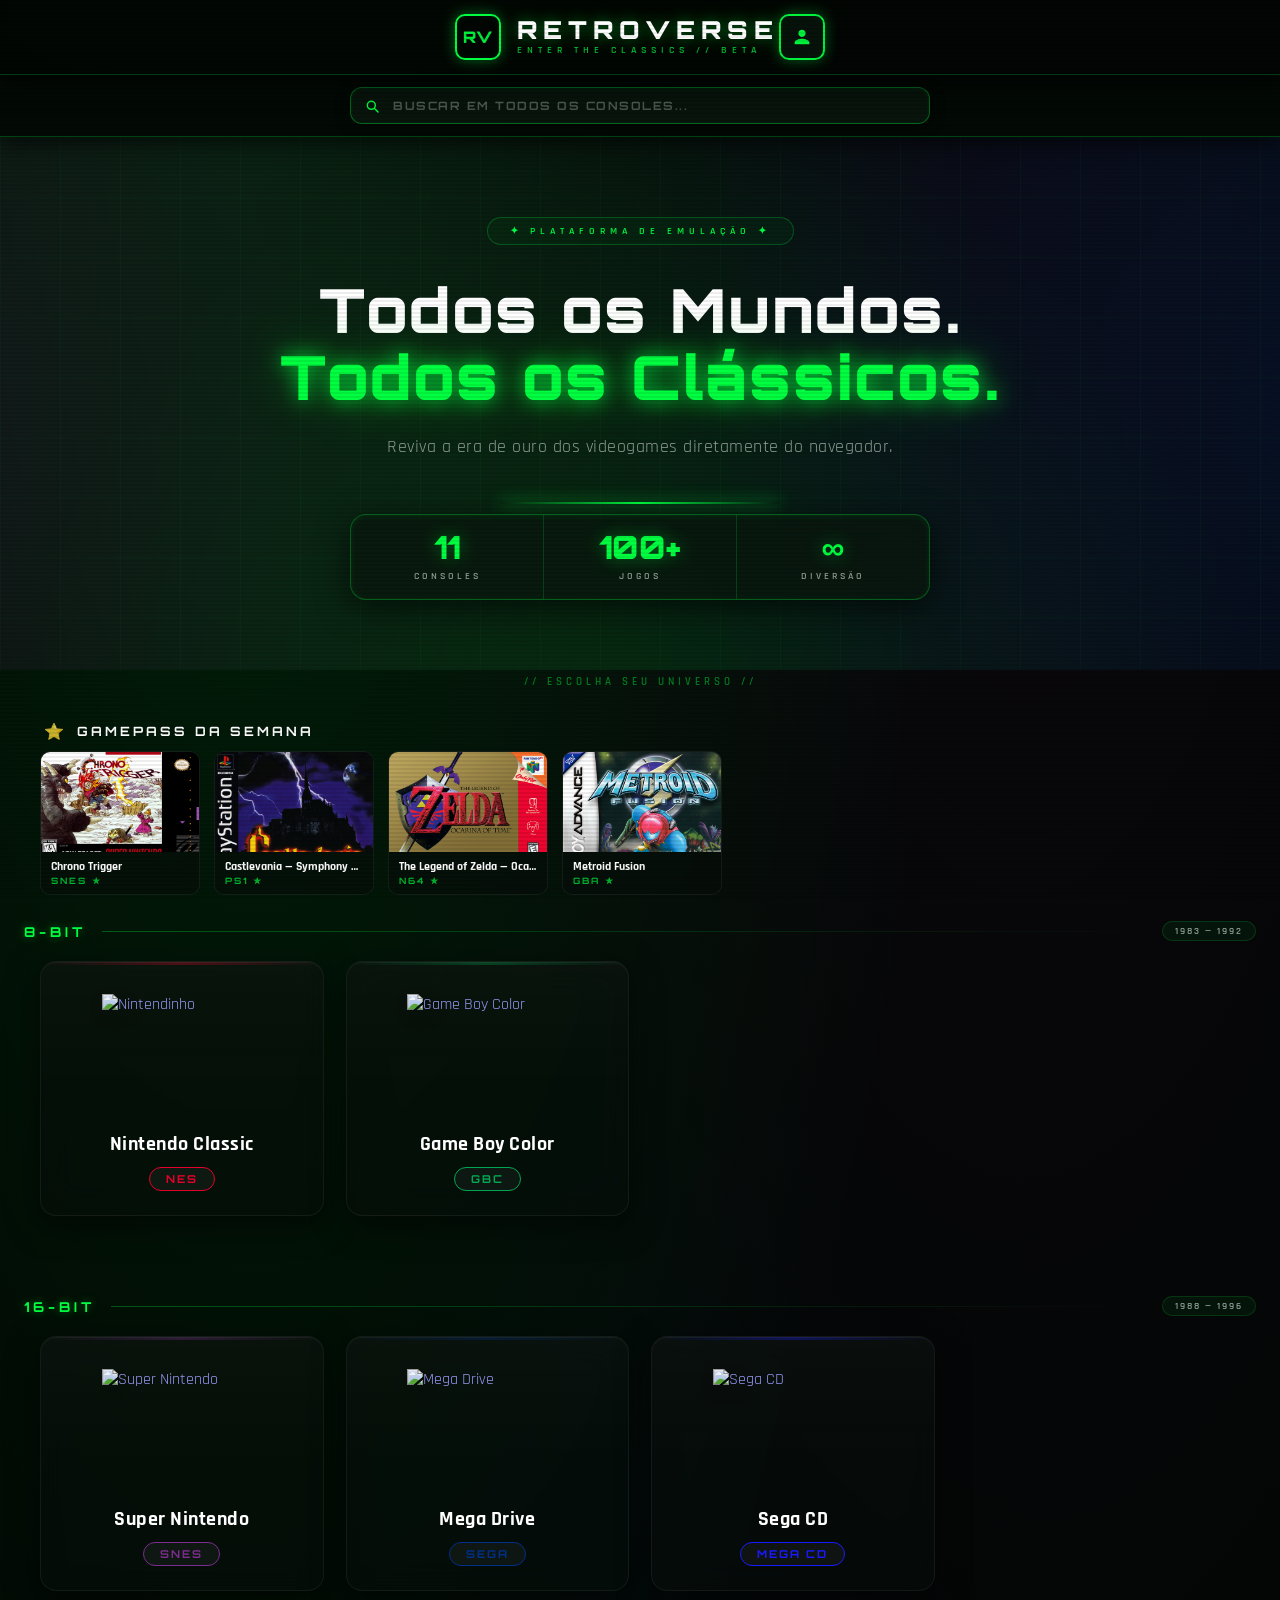
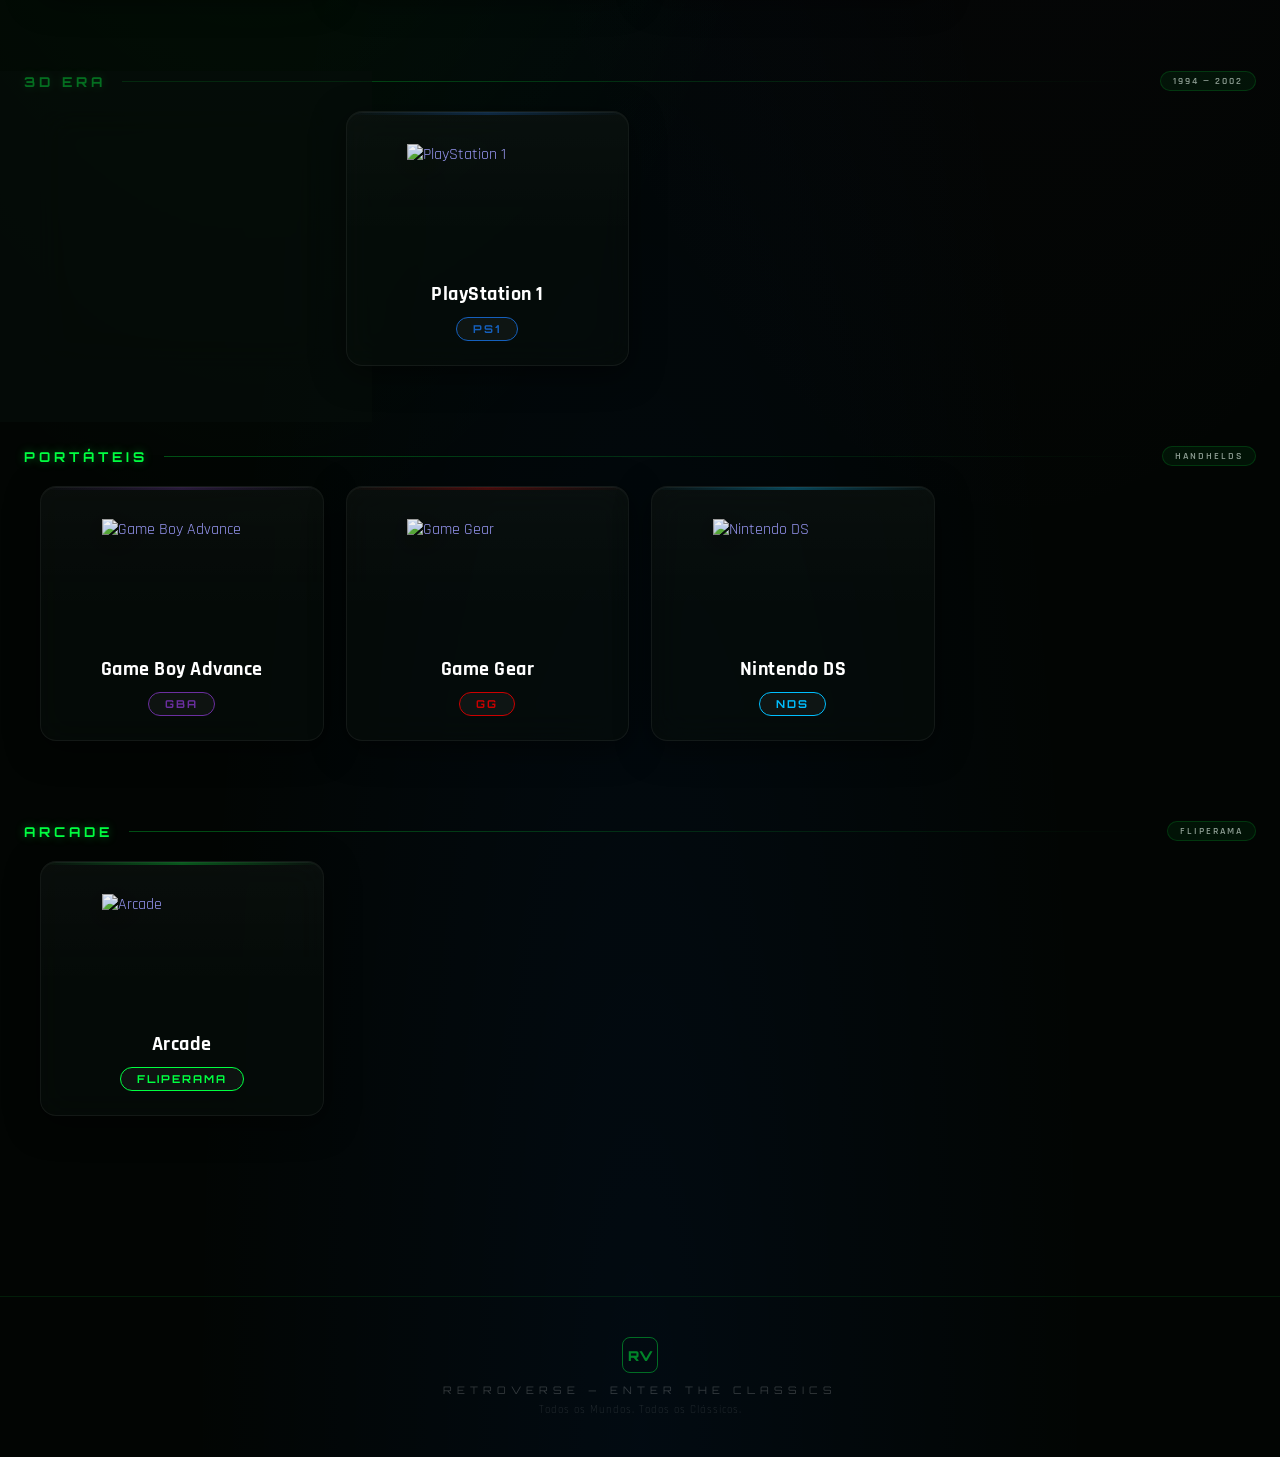
==== index.html @ 4c634f23 "RetroVerse - Correção de bugs" ====
<!DOCTYPE html>
<html lang="pt-BR">

<head>
  <meta charset="UTF-8">
  <meta name="viewport" content="width=device-width, initial-scale=1.0">
  <link rel="icon" type="image/png" href="assets/rv-icon.png">
  <link rel="apple-touch-icon" href="assets/rv-icon.png">
  <link rel="manifest" href="manifest.json">
  <meta name="theme-color" content="#020503">
  <title>RetroVerse - Universo dos Games Clássicos</title>
  <link rel="stylesheet" href="css/style.css">
  <script src="js/audio.js"></script>
  <!-- Mapa de capas remotas pré-computado (URL exata por jogo) -->

</head>

<body>
  <!-- EFEITO CRT SCANLINES (discreto, não bloqueia cliques) -->
  <div class="crt-overlay" aria-hidden="true"></div>

  <!-- NAVBAR -->
  <header class="navbar navbar-home">
    <div class="brand">
      <div class="brand-logo">RV</div>
      <div class="brand-text">
        <span class="brand-name">RETROVERSE</span>
        <span class="brand-slogan">ENTER THE CLASSICS // BETA</span>
      </div>
    </div>
    <a href="profile.html" class="profile-link" title="Perfil">
      <svg viewBox="0 0 24 24" width="22" height="22">
        <path fill="currentColor"
          d="M12 12c2.21 0 4-1.79 4-4s-1.79-4-4-4-4 1.79-4 4 1.79 4 4 4zm0 2c-2.67 0-8 1.34-8 4v2h16v-2c0-2.66-5.33-4-8-4z" />
      </svg>
    </a>
  </header>

  <!-- BARRA DE BUSCA GLOBAL (fixa abaixo da navbar) -->
  <div class="global-search-bar">
    <div class="global-search" id="global-search-wrap">
      <input type="text" id="global-search" placeholder="BUSCAR EM TODOS OS CONSOLES...">
      <div class="global-search-results" id="global-search-results"></div>
    </div>
  </div>

  <!-- HERO SECTION -->
  <section class="hero">
    <div class="hero-content">
      <div class="hero-badge">✦ PLATAFORMA DE EMULAÇÃO ✦</div>
      <h2 class="hero-title">
        Todos os Mundos.<br>
        <span class="hero-title-glow">Todos os Clássicos.</span>
      </h2>
      <p class="hero-desc">Reviva a era de ouro dos videogames diretamente do navegador.</p>
      <div class="hero-line"></div>
      <div class="hero-stats">
        <div class="hero-stat">
          <span class="hero-stat-num">11</span>
          <span class="hero-stat-label">Consoles</span>
        </div>
        <div class="hero-stat-divider"></div>
        <div class="hero-stat">
          <span class="hero-stat-num">100+</span>
          <span class="hero-stat-label">Jogos</span>
        </div>
        <div class="hero-stat-divider"></div>
        <div class="hero-stat">
          <span class="hero-stat-num">∞</span>
          <span class="hero-stat-label">Diversão</span>
        </div>
      </div>

    </div>
    <div class="hero-particles" aria-hidden="true">
      <span></span><span></span><span></span><span></span><span></span>
      <span></span><span></span><span></span><span></span><span></span>
      <span></span><span></span><span></span><span></span><span></span>
    </div>
  </section>

  <!-- SEÇÃO DE CONSOLES -->
  <section class="consoles-section">
    <div class="section-header">
      <span class="section-tag">// ESCOLHA SEU UNIVERSO //</span>
    </div>

    <!-- CONTINUE JOGANDO (preenchido via JS) -->
    <div class="user-section" id="continue-playing-section" style="display:none;">
      <div class="user-section-header">
        <span class="user-section-title"><span class="icon">▶</span> Continue Jogando</span>
        <button class="user-section-clear" onclick="clearRecent()">Limpar</button>
      </div>
      <div class="user-games-row" id="continue-playing-row"></div>
    </div>

    <!-- FAVORITOS (preenchido via JS) -->
    <div class="user-section" id="favorites-section" style="display:none;">
      <div class="user-section-header">
        <span class="user-section-title"><span class="icon">❤</span> Favoritos</span>
        <button class="user-section-clear" onclick="clearFavorites()">Limpar</button>
      </div>
      <div class="user-games-row" id="favorites-row"></div>
    </div>

    <!-- GAMEPASS SEMANAL (preenchido via JS) -->
    <div class="user-section" id="gamepass-section">
      <div class="user-section-header">
        <span class="user-section-title"><span class="icon">⭐</span> Gamepass da Semana</span>
      </div>
      <div class="user-games-row" id="gamepass-row"></div>
    </div>

    <!-- ════════════════════════════════════
         8-BIT ERA
    ════════════════════════════════════ -->
    <div class="category-section">
      <div class="category-header">
        <span class="category-title">8-Bit</span>
        <span class="category-line"></span>
        <span class="category-badge">1983 — 1992</span>
      </div>
      <main class="grid-container">

        <!-- NES -->
        <a href="games.html?console=nes" class="card console-card nes">
          <div class="card-glow-top"></div>
          <img
            src="https://upload.wikimedia.org/wikipedia/commons/thumb/b/b2/NES-Console-Set.png/330px-NES-Console-Set.png"
            alt="Nintendinho" class="console-img">
          <div class="console-info">
            <h2>Nintendo Classic</h2>
            <p>NES</p>
          </div>
        </a>

        <!-- GBC -->
        <a href="games.html?console=gbc" class="card console-card gbc">
          <div class="card-glow-top"></div>
          <img
            src="https://upload.wikimedia.org/wikipedia/commons/thumb/3/35/Nintendo-Game-Boy-Color-FL.png/250px-Nintendo-Game-Boy-Color-FL.png"
            alt="Game Boy Color" class="console-img">
          <div class="console-info">
            <h2>Game Boy Color</h2>
            <p>GBC</p>
          </div>
        </a>

      </main>
    </div>

    <!-- ════════════════════════════════════
         16-BIT ERA
    ════════════════════════════════════ -->
    <div class="category-section">
      <div class="category-header">
        <span class="category-title">16-Bit</span>
        <span class="category-line"></span>
        <span class="category-badge">1988 — 1996</span>
      </div>
      <main class="grid-container">

        <!-- SUPER NINTENDO -->
        <a href="games.html?console=snes" class="card console-card snes">
          <div class="card-glow-top"></div>
          <img
            src="https://upload.wikimedia.org/wikipedia/commons/thumb/3/36/SNES-Mod1-Console-Set.png/330px-SNES-Mod1-Console-Set.png"
            alt="Super Nintendo" class="console-img">
          <div class="console-info">
            <h2>Super Nintendo</h2>
            <p>SNES</p>
          </div>
        </a>

        <!-- MEGA DRIVE -->
        <a href="games.html?console=sega" class="card console-card sega">
          <div class="card-glow-top"></div>
          <img
            src="https://upload.wikimedia.org/wikipedia/commons/thumb/1/19/Sega-Genesis-NA-Mk2-Console-Set.png/330px-Sega-Genesis-NA-Mk2-Console-Set.png"
            alt="Mega Drive" class="console-img">
          <div class="console-info">
            <h2>Mega Drive</h2>
            <p>SEGA</p>
          </div>
        </a>

        <!-- SEGA CD -->
        <a href="games.html?console=segacd" class="card console-card segacd">
          <div class="card-glow-top"></div>
          <img
            src="https://upload.wikimedia.org/wikipedia/commons/thumb/d/d1/Sega-CD-Model2-Set.png/330px-Sega-CD-Model2-Set.png"
            alt="Sega CD" class="console-img">
          <div class="console-info">
            <h2>Sega CD</h2>
            <p>MEGA CD</p>
          </div>
        </a>

      </main>
    </div>

    <!-- ════════════════════════════════════
         3D ERA (32/64 bit)
    ════════════════════════════════════ -->
    <div class="category-section">
      <div class="category-header">
        <span class="category-title">3D Era</span>
        <span class="category-line"></span>
        <span class="category-badge">1994 — 2002</span>
      </div>
      <main class="grid-container">

        <!-- NINTENDO 64 -->
        <a href="games.html?console=n64" class="card console-card n64">
          <div class="card-glow-top"></div>
          <img
            src="https://upload.wikimedia.org/wikipedia/commons/thumb/0/02/N64-Console-Set.png/330px-N64-Console-Set.png"
            alt="Nintendo 64" class="console-img">
          <div class="console-info">
            <h2>Nintendo 64</h2>
            <p>N64</p>
          </div>
        </a>

        <!-- PLAYSTATION 1 -->
        <a href="games.html?console=psx" class="card console-card psx">
          <div class="card-glow-top"></div>
          <img
            src="https://upload.wikimedia.org/wikipedia/commons/thumb/9/95/PSX-Console-wController.png/330px-PSX-Console-wController.png"
            alt="PlayStation 1" class="console-img">
          <div class="console-info">
            <h2>PlayStation 1</h2>
            <p>PS1</p>
          </div>
        </a>

      </main>
    </div>

    <!-- ════════════════════════════════════
         PORTÁTEIS
    ════════════════════════════════════ -->
    <div class="category-section">
      <div class="category-header">
        <span class="category-title">Portáteis</span>
        <span class="category-line"></span>
        <span class="category-badge">HANDHELDS</span>
      </div>
      <main class="grid-container">

        <!-- GAME BOY ADVANCE -->
        <a href="games.html?console=gba" class="card console-card gba">
          <div class="card-glow-top"></div>
          <img
            src="https://upload.wikimedia.org/wikipedia/commons/thumb/0/0b/Nintendo-Game-Boy-Advance-Purple-FL.png/330px-Nintendo-Game-Boy-Advance-Purple-FL.png"
            alt="Game Boy Advance" class="console-img">
          <div class="console-info">
            <h2>Game Boy Advance</h2>
            <p>GBA</p>
          </div>
        </a>

        <!-- GAME GEAR -->
        <a href="games.html?console=gamegear" class="card console-card gamegear">
          <div class="card-glow-top"></div>
          <img
            src="https://upload.wikimedia.org/wikipedia/commons/thumb/c/cf/Sega-Game-Gear-WB.png/330px-Sega-Game-Gear-WB.png"
            alt="Game Gear" class="console-img">
          <div class="console-info">
            <h2>Game Gear</h2>
            <p>GG</p>
          </div>
        </a>

        <!-- NINTENDO DS -->
        <a href="games.html?console=nds" class="card console-card nds">
          <div class="card-glow-top"></div>
          <img
            src="https://upload.wikimedia.org/wikipedia/commons/thumb/e/e8/Nintendo-DS-Lite-w-stylus.png/330px-Nintendo-DS-Lite-w-stylus.png"
            alt="Nintendo DS" class="console-img">
          <div class="console-info">
            <h2>Nintendo DS</h2>
            <p>NDS</p>
          </div>
        </a>

      </main>
    </div>

    <!-- ════════════════════════════════════
         ARCADE
    ════════════════════════════════════ -->
    <div class="category-section">
      <div class="category-header">
        <span class="category-title">Arcade</span>
        <span class="category-line"></span>
        <span class="category-badge">FLIPERAMA</span>
      </div>
      <main class="grid-container">

        <!-- ARCADE -->
        <a href="games.html?console=arcade" class="card console-card arcade">
          <div class="card-glow-top"></div>
          <img
            src="https://upload.wikimedia.org/wikipedia/commons/thumb/d/d5/Neo_Geo_full_on.png/330px-Neo_Geo_full_on.png"
            alt="Arcade" class="console-img">
          <div class="console-info">
            <h2>Arcade</h2>
            <p>Fliperama</p>
          </div>
        </a>

      </main>
    </div>

  </section>

  <!-- FOOTER -->
  <footer class="rv-footer">
    <div class="footer-brand">RV</div>
    <p class="footer-copy">RETROVERSE &mdash; ENTER THE CLASSICS</p>
    <p class="footer-sub">Todos os Mundos. Todos os Clássicos.</p>
  </footer>

  <script>
    /* ═══════════════════════════════════════════════════════════
       CATÁLOGO COMPLETO (para busca global)
    ═══════════════════════════════════════════════════════════ */
    const CATALOG = {
      snes: {
        name: 'Super Nintendo', short: 'SNES', core: 'snes', games: [
          { name: 'Aladdin', file: 'Aladdin (USA).sfc' },
          { name: 'Chrono Trigger', file: 'Chrono Trigger (USA).sfc' },
          { name: 'D-Force', file: 'D-Force (USA).sfc' },
          { name: 'Donkey Kong Classic', file: 'Donkey Kong Classic.smc' },
          { name: 'Donkey Kong Country', file: 'Donkey Kong Country (USA) (Rev 2).sfc' },
          { name: 'Donkey Kong Country 2', subtitle: "Diddy's Kong Quest", file: "Donkey Kong Country 2 - Diddy's Kong Quest (USA) (En,Fr) (Rev 1).sfc" },
          { name: 'Donkey Kong Country 3', subtitle: "Dixie Kong's Double Trouble!", file: "Donkey Kong Country 3 - Dixie Kong's Double Trouble! (USA) (En,Fr).sfc" },
          { name: 'The Flintstones', file: 'Flintstones, The (USA) (En,Fr,De,Es,It).sfc' },
          { name: "Kirby's Dream Land 3", file: "Kirby's Dream Land 3 (U).smc" },
          { name: 'The Legend of Zelda', subtitle: 'A Link to the Past', file: 'Legend of Zelda, The - A Link to the Past (USA).sfc' },
          { name: 'The Lost Vikings 2', file: 'Lost Vikings 2 (USA).sfc' },
          { name: 'The Lost Vikings', file: 'Lost Vikings, The (USA).sfc' },
          { name: 'Mickey Mania', subtitle: 'The Timeless Adventures', file: 'Mickey Mania - The Timeless Adventures of Mickey Mouse (USA).sfc' },
          { name: 'Mighty Morphin Power Rangers', subtitle: 'The Fighting Edition', file: 'Mighty Morphin Power Rangers - The Fighting Edition (USA).sfc' },
          { name: 'Pilotwings', file: 'Pilotwings (USA).sfc' },
          { name: "Road Runner's", subtitle: 'Death Valley Rally', file: "Road Runner's Death Valley Rally (USA).sfc" },
          { name: 'Space Invaders', file: 'Space Invaders (USA).sfc' },
          { name: 'Super Bomberman', file: 'Super Bomberman (USA).sfc' },
          { name: 'Super Bomberman 4', file: 'Super Bomberman 4.smc', remote: 'Super Bomberman 4 (USA)' },
          { name: 'Super Bomberman 5', subtitle: 'Gold Cartridge', file: 'Super Bomberman 5 Gold Cartridge (J) [!].smc', remote: 'Super Bomberman 5 (USA)' },
          { name: 'Super Mario All-Stars', file: 'Super Mario All-Stars (USA) (Wii).sfc' },
          { name: 'Super Mario Kart', file: 'Super Mario Kart (USA).sfc' },
          { name: 'Super Mario RPG', subtitle: 'Legend of the Seven Stars', file: 'Super Mario RPG - Legend of the Seven Stars (USA).sfc' },
          { name: 'Super Mario World', file: 'Super Mario World (USA).sfc' },
          { name: 'Super Mario World 2', subtitle: "Yoshi's Island", file: "Super Mario World 2 - Yoshi's Island (USA) (Rev 1).sfc" },
          { name: 'Super Metroid', file: 'Super Metroid (Japan, USA) (En,Ja).sfc' },
          { name: 'Super Tennis', file: 'Super Tennis (USA).sfc' },
          { name: 'Taz-Mania', file: 'Taz-Mania (USA).sfc' },
          { name: 'Tiny Toon', subtitle: 'Buster Busts Loose!', file: 'Tiny Toon Adventures - Buster Busts Loose! (USA).sfc' },
          { name: 'Tiny Toon', subtitle: 'Wild & Wacky Sports', file: 'Tiny Toon Adventures - Wild & Wacky Sports (Europe).sfc', remote: 'Tiny Toon Adventures - Wild _ Wacky Sports (Europe)' },
          { name: 'Top Gear', file: 'Top Gear (USA).sfc' },
          { name: 'Top Gear 2', file: 'Top Gear 2 (USA).sfc' },
          { name: 'Top Gear 3000', file: 'Top Gear 3000 (USA).sfc' },
          { name: 'Ultimate Mortal Kombat 3', file: 'Ultimate Mortal Kombat 3 (USA).sfc' },
          { name: 'Urban Strike', file: 'Urban Strike (USA).sfc' }
        ]
      },
      nes: {
        name: 'Nintendo Classic', short: 'NES', core: 'nes', games: [
          { name: 'Castlevania III', subtitle: "Dracula's Curse", file: "Castlevania III - Dracula's Curse (USA).nes" },
          { name: 'Contra', file: 'Contra (USA).nes' },
          { name: 'Duck Hunt', file: 'Duck Hunt (World).nes' },
          { name: 'Mega Man 2', file: 'Mega Man 2 (USA).nes' },
          { name: 'Super Mario Bros', file: 'Super Mario Bros (World).nes', remote: 'Super Mario Bros. (World)' },
          { name: 'Super Mario Bros 2', subtitle: 'PT-BR', file: 'Super Mario Bros 2 (PT-BR).nes', remote: 'Super Mario Bros. 2 (USA) (Rev 1)' },
          { name: 'Super Mario Bros 3', subtitle: 'PT-BR', file: 'Super Mario Bros 3 (PT-BR).nes', remote: 'Super Mario Bros. 3 (USA) (Rev 1)' },
          { name: 'Zelda II', subtitle: 'The Adventure of Link', file: 'Zelda II - The Adventure of Link (USA).nes' }
        ]
      },
      gba: {
        name: 'Game Boy Advance', short: 'GBA', core: 'gba', games: [
          { name: 'Carros', subtitle: 'Disney / Pixar', file: 'Carros Disney.gba', remote: 'Cars (Europe) (Es,Pt)' },
          { name: 'Castlevania', subtitle: 'Aria of Sorrow', file: 'Castlevania - Aria of Sorrow (USA).gba' },
          { name: 'Pac-Man', subtitle: 'Classic NES Series', file: 'Classic NES Series - Pac-Man (USA, Europe).gba' },
          { name: 'The Legend of Zelda', subtitle: 'The Minish Cap', file: 'Legend of Zelda, The - The Minish Cap (USA).gba' },
          { name: 'Mario Kart', subtitle: 'Super Circuit', file: 'Mario Kart - Super Circuit (USA).gba' },
          { name: 'Metroid Fusion', file: 'Metroid Fusion (USA).gba' },
          { name: 'Pokémon', subtitle: 'Emerald Version', file: 'Pokemon - Emerald Version (USA, Europe).gba' },
          { name: 'Pokémon', subtitle: 'FireRed Version', file: 'Pokemon - FireRed Version (USA, Europe) (Rev 1).gba' },
          { name: 'Pokémon', subtitle: 'LeafGreen Version', file: 'Pokemon - LeafGreen Version (USA, Europe) (Rev 1).gba' }
        ]
      },
      gbc: {
        name: 'Game Boy Color', short: 'GBC', core: 'gbc', games: [
          { name: 'The Legend of Zelda', subtitle: "Link's Awakening DX", file: "Legend of Zelda, The - Link's Awakening DX (USA, Europe) (Rev 2) (SGB Enhanced) (GB Compatible).gbc" },
          { name: 'Pokémon', subtitle: 'Gold Version', file: 'Pokemon - Gold Version (USA, Europe) (SGB Enhanced) (GB Compatible).gbc' },
          { name: 'Pokémon', subtitle: 'Silver Version', file: 'Pokemon - Silver Version (USA, Europe) (SGB Enhanced) (GB Compatible).gbc' },
          { name: 'Spider-Man', subtitle: 'PT-BR', file: 'Spider-Man (PT-BR).gbc', remote: 'Spider-Man (USA, Europe)' },
          { name: 'Super Mario Bros. Deluxe', file: 'Super Mario Bros. Deluxe (USA, Europe) (Rev 2).gbc', remote: 'Super Mario Bros. Deluxe (USA, Europe)' },
          { name: 'Tetris DX', file: 'Tetris DX (World) (SGB Enhanced) (GB Compatible).gbc' },
          { name: 'Tom & Jerry', file: 'Tom & Jerry (USA).gbc', remote: 'Tom and Jerry (USA, Europe)' },
          { name: 'Wario Land 3', file: 'Wario Land 3 (World) (En,Ja).gbc' },
          { name: 'Wario Land II', file: 'Wario Land II (USA, Europe) (SGB Enhanced) (GB Compatible).gbc' }
        ]
      },
      n64: {
        name: 'Nintendo 64', short: 'N64', core: 'n64', games: [
          { name: 'Banjo-Kazooie', file: 'Banjo-Kazooie (USA) (Rev 1).z64' },
          { name: 'GoldenEye 007', file: 'GoldenEye 007 (USA).z64' },
          { name: 'The Legend of Zelda', subtitle: 'Ocarina of Time', file: 'Legend of Zelda, The - Ocarina of Time (USA) (Rev 2).z64' },
          { name: 'Mario Kart 64', file: 'Mario Kart 64 (USA).z64' },
          { name: 'Super Mario 64', file: 'Super Mario 64 (USA).z64' },
          { name: 'Super Smash Bros.', file: 'Super Smash Bros. (USA).z64' }
        ]
      },
      psx: {
        name: 'PlayStation 1', short: 'PS1', core: 'pcsx_rearmed', games: [
          { name: 'Castlevania', subtitle: 'Symphony of the Night', file: 'Castlevania - Symphony of the Night (USA).chd' },
          { name: 'Crash Bandicoot 3', subtitle: 'Warped', file: 'Crash Bandicoot - Warped (USA).chd' },
          { name: 'Crash Bandicoot 2', subtitle: 'Cortex Strikes Back', file: 'Crash Bandicoot 2 - Cortex Strikes Back (USA).chd' },
          { name: 'Crash Team Racing', subtitle: 'CTR', file: 'Crash Team Racing (USA).chd', remote: 'CTR - Crash Team Racing (USA)' },
          { name: 'Dino Crisis', file: 'Dino Crisis (USA).chd' },
          { name: 'Gran Turismo 2', file: 'Gran Turismo 2 (USA).chd', remote: 'Gran Turismo 2 (Europe) (En,Fr,De,Es,It) (Disc 1) (Arcade Mode)' },
          { name: 'Metal Gear Solid', subtitle: 'Disc 1', file: 'Metal Gear Solid (USA) (Disc 1).chd' },
          { name: 'Metal Slug X', file: 'Metal Slug X (USA).chd' },
          { name: 'Resident Evil 3', subtitle: 'Nemesis', file: 'Resident Evil 3 - Nemesis (USA).chd' },
          { name: 'Tekken', file: 'Tekken (USA).chd' },
          { name: 'Tekken 3', file: 'Tekken 3 (USA).chd' },
          { name: "Tony Hawk's", subtitle: 'Pro Skater 2', file: "Tony Hawk's Pro Skater 2 (USA).chd" }
        ]
      },
      sega: {
        name: 'Mega Drive', short: 'SEGA', core: 'segaMD', games: [
          { name: 'Aladdin', file: 'Aladdin (USA).md' },
          { name: 'Altered Beast', file: 'Altered Beast (USA, Europe).md' },
          { name: 'Felix', subtitle: 'Detona Ralph', file: 'Felix - Detona Ralph.bin', remote: 'Fix It Felix Jr. (USA)' },
          { name: 'Golden Axe II', file: 'Golden Axe II (World).md' },
          { name: 'Great Circus Mystery', subtitle: 'Starring Mickey & Minnie', file: 'Great Circus Mystery Starring Mickey & Minnie, The (USA).md', remote: 'Great Circus Mystery Starring Mickey _ Minnie, The (USA)' },
          { name: 'Kid Chameleon', file: 'Kid Chameleon (USA, Europe).md' },
          { name: "Mickey's", subtitle: 'Ultimate Challenge', file: "Mickey's Ultimate Challenge (USA).md" },
          { name: 'Shinobi III', subtitle: 'Return of the Ninja Master', file: 'Shinobi III - Return of the Ninja Master (USA).md' },
          { name: 'Show do Milhão', file: 'Show do Milhao (Brazil).md' },
          { name: 'Sonic & Knuckles + Sonic 2', file: 'Sonic & Knuckles + Sonic The Hedgehog 2 (World).md', remote: 'Sonic _ Knuckles + Sonic The Hedgehog 2 (World)' },
          { name: 'Sonic Compilation', subtitle: 'Sonic Classics', file: 'Sonic Compilation ~ Sonic Classics (USA, Europe, Korea) (Rev A).md' },
          { name: 'Streets of Rage 2', file: 'Streets of Rage 2 (USA).md' },
          { name: 'Top Gear 2', file: 'Top Gear 2 (USA).md' }
        ]
      },
      segacd: {
        name: 'Sega CD', short: 'MEGA CD', core: 'segaCD', games: [
          { name: 'Sonic CD', file: 'Sonic CD (USA).chd' },
          { name: 'Snatcher', file: 'Snatcher (USA).chd' },
          { name: 'Lunar', subtitle: 'The Silver Star', file: 'Lunar - The Silver Star (USA).chd' },
          { name: 'Lunar 2', subtitle: 'Eternal Blue', file: 'Lunar 2 - Eternal Blue (USA).chd', remote: 'Lunar - Eternal Blue (USA)' },
          { name: 'Popful Mail', file: 'Popful Mail (USA).chd' },
          { name: 'Shining Force CD', file: 'Shining Force CD (USA).chd' },
          { name: 'Ecco the Dolphin', subtitle: 'CD', file: 'Ecco the Dolphin - CD (USA).chd', remote: 'Ecco the Dolphin (USA)' },
          { name: 'Final Fight CD', file: 'Final Fight CD (USA).chd' }
        ]
      },
      gamegear: {
        name: 'Game Gear', short: 'GG', core: 'segaGG', games: [
          { name: 'Sonic the Hedgehog', file: 'Sonic the Hedgehog (World).gg', remote: 'Sonic The Hedgehog (World) (Rev 1) (Virtual Console)' },
          { name: 'Sonic the Hedgehog 2', file: 'Sonic the Hedgehog 2 (World).gg', remote: 'Sonic The Hedgehog 2 (World)' },
          { name: 'Shinobi', file: 'Shinobi (World).gg', remote: 'Shinobi (World) (Rev A)' },
          { name: 'Shinobi II', subtitle: 'The Silent Fury', file: 'Shinobi II - The Silent Fury (World).gg' },
          { name: 'Columns', file: 'Columns (World).gg', remote: 'Columns (USA, Europe, Brazil) (En) (Rev 2)' },
          { name: 'Wonder Boy', subtitle: "The Dragon's Trap", file: "Wonder Boy - The Dragon's Trap (USA, Europe).gg", remote: "Wonder Boy - The Dragon's Trap (Europe)" },
          { name: 'Land of Illusion', subtitle: 'Starring Mickey Mouse', file: 'Land of Illusion Starring Mickey Mouse (World).gg', remote: 'Land of Illusion Starring Mickey Mouse (USA, Europe, Brazil) (En)' }
        ]
      },
      nds: {
        name: 'Nintendo DS', short: 'NDS', core: 'nds', games: [
          { name: 'New Super Mario Bros.', file: 'New Super Mario Bros (USA).nds', remote: 'New Super Mario Bros. (Europe) (En,Fr,De,Es,It)' },
          { name: 'Mario Kart DS', file: 'Mario Kart DS (USA).nds', remote: 'Mario Kart DS (USA) (En,Fr,De,Es,It)' },
          { name: 'Pokémon', subtitle: 'HeartGold Version', file: 'Pokemon - HeartGold Version (USA).nds' },
          { name: 'The Legend of Zelda', subtitle: 'Phantom Hourglass', file: 'Legend of Zelda, The - Phantom Hourglass (USA).nds', remote: 'Legend of Zelda, The - Phantom Hourglass (USA) (En,Fr,Es)' },
          { name: 'Castlevania', subtitle: 'Dawn of Sorrow', file: 'Castlevania - Dawn of Sorrow (USA).nds' },
          { name: 'Grand Theft Auto', subtitle: 'Chinatown Wars', file: 'Grand Theft Auto - Chinatown Wars (USA).nds', remote: 'Grand Theft Auto - Chinatown Wars (USA) (En,Fr,De,Es,It)' },
          { name: "Tony Hawk's", subtitle: 'American Sk8land', file: "Tony Hawk's American Sk8land (USA).nds" },
          { name: 'Contra 4', file: 'Contra 4 (USA).nds' },
          { name: 'Chrono Trigger', file: 'Chrono Trigger (USA).nds', remote: 'Chrono Trigger (USA) (En,Fr)' },
          { name: 'Tetris DS', file: 'Tetris DS (USA).nds' }
        ]
      },
      arcade: {
        name: 'Arcade', short: 'ARCADE', core: 'fbneo', games: [
          { name: 'Garou', subtitle: 'Mark of the Wolves', file: 'garou.zip', remote: "Garou - Mark of the Wolves (NGH-2530)" },
          { name: "The King of Fighters '97", file: 'kof97.zip', remote: "The King of Fighters '97 (NGH-2320)" },
          { name: "The King of Fighters '98", subtitle: 'The Slugfest', file: 'kof98.zip', remote: "The King of Fighters '98 - The Slugfest _ King of Fighters '98 - Dream Match Never Ends (NGH-2420)" },
          { name: 'The King of Fighters 2002', subtitle: 'Challenge to Ultimate Match', file: 'kof2002.zip', remote: 'The King of Fighters 2002 (NGM-2650)(NGH-2650)' },
          { name: 'Metal Slug', file: 'mslug.zip', remote: 'Metal Slug - Super Vehicle-001' },
          { name: 'Marvel vs. Capcom', subtitle: 'Clash of Super Heroes', file: 'mvsc.zip', remote: 'Marvel Vs. Capcom_ Clash of Super Heroes (Brazil 980123)' },
          { name: 'Real Bout Fatal Fury Special', file: 'rbffspec.zip', remote: 'Real Bout Fatal Fury Special _ Real Bout Garou Densetsu Special' },
          { name: 'Samurai Shodown II', file: 'samsho2.zip', remote: 'Samurai Shodown II _ Shin Samurai Spirits - Haohmaru Jigokuhen (NGM-063 ~ NGH-063)' },
          { name: 'Street Fighter Alpha 3', file: 'sfa3.zip', remote: 'Street Fighter Alpha 3 (980904 USA)' },
          { name: 'Vampire Savior', subtitle: 'The Lord of Vampire', file: 'vsav.zip', remote: 'Vampire Savior - the lord of vampire (970519 USA)' }
        ]
      }
    };

    /* ═══════════════════════════════════════════════════════════
       CONTINUE JOGANDO (localStorage)
    ═══════════════════════════════════════════════════════════ */
    function getRecent() {
      try { return JSON.parse(localStorage.getItem('rv_recent') || '[]'); } catch { return []; }
    }

    /* ═══ CAPAS (100% locais → placeholder "RV") ═══
       Todas as capas estão em covers/<console>/<nome do arquivo>.png,
       com o MESMO nome-base da ROM do catálogo. Sem mapa externo:
       se a imagem faltar, cai direto no placeholder "RV". */
    function getCoverUrl(consoleKey, file) {
      const imageName = file.replace(/\.[^/.]+$/, '') + '.png';
      return `covers/${consoleKey}/${encodeURIComponent(imageName)}`;
    }

    // Cria a tag <img> da capa, com placeholder "RV" se o arquivo faltar
    function createCoverImg(consoleKey, file, alt) {
      const img = document.createElement('img');
      img.className = 'user-game-cover';
      img.alt = alt || '';
      img.loading = 'lazy';
      img.onerror = function () {
        const d = document.createElement('div');
        d.className = 'user-game-fallback';
        d.textContent = 'RV';
        img.replaceWith(d);
      };
      img.src = getCoverUrl(consoleKey, file);
      return img;
    }

    function renderRecent() {
      const recent = getRecent();
      const section = document.getElementById('continue-playing-section');
      const row = document.getElementById('continue-playing-row');
      if (recent.length === 0) { section.style.display = 'none'; return; }
      section.style.display = '';
      row.innerHTML = '';
      recent.forEach(item => {
        const card = document.createElement('a');
        card.className = 'user-game-card';
        card.href = `play.html?core=${item.core}&game=${item.console}/${encodeURIComponent(item.file)}`;
        card.appendChild(createCoverImg(item.console, item.file, item.name));
        const info = document.createElement('div');
        info.className = 'user-game-info';
        info.innerHTML = `
      <div class="user-game-name">${item.name}${item.subtitle ? ' — ' + item.subtitle : ''}</div>
      <div class="user-game-console">${item.consoleShort}</div>`;
        card.appendChild(info);
        row.appendChild(card);
      });
    }

    function clearRecent() {
      localStorage.removeItem('rv_recent');
      renderRecent();
    }

    /* ═══════════════════════════════════════════════════════════
       FAVORITOS (localStorage)
    ═══════════════════════════════════════════════════════════ */
    function getFavorites() {
      try { return JSON.parse(localStorage.getItem('rv_favorites') || '[]'); } catch { return []; }
    }

    function renderFavorites() {
      const favs = getFavorites();
      const section = document.getElementById('favorites-section');
      const row = document.getElementById('favorites-row');
      if (favs.length === 0) { section.style.display = 'none'; return; }
      section.style.display = '';
      row.innerHTML = '';
      favs.forEach(item => {
        const card = document.createElement('a');
        card.className = 'user-game-card';
        card.href = `play.html?core=${item.core}&game=${item.console}/${encodeURIComponent(item.file)}`;
        card.appendChild(createCoverImg(item.console, item.file, item.name));
        const info = document.createElement('div');
        info.className = 'user-game-info';
        info.innerHTML = `
      <div class="user-game-name">${item.name}${item.subtitle ? ' — ' + item.subtitle : ''}</div>
      <div class="user-game-console">${item.consoleShort}</div>`;
        card.appendChild(info);
        row.appendChild(card);
      });
    }

    function clearFavorites() {
      localStorage.removeItem('rv_favorites');
      renderFavorites();
    }

    /* ═══════════════════════════════════════════════════════════
       BUSCA GLOBAL
    ═══════════════════════════════════════════════════════════ */
    const searchInput = document.getElementById('global-search');
    const searchResults = document.getElementById('global-search-results');

    searchInput.addEventListener('input', function () {
      const q = this.value.trim().toLowerCase();
      if (q.length < 2) { searchResults.classList.remove('visible'); return; }

      let results = [];
      for (const [consoleKey, cat] of Object.entries(CATALOG)) {
        for (const game of cat.games) {
          const nameMatch = game.name.toLowerCase().includes(q);
          const subMatch = game.subtitle ? game.subtitle.toLowerCase().includes(q) : false;
          if (nameMatch || subMatch) {
            results.push({ ...game, console: consoleKey, consoleShort: cat.short, core: cat.core });
          }
        }
      }

      if (results.length === 0) {
        searchResults.innerHTML = '<div class="gsr-empty">Nenhum jogo encontrado</div>';
      } else {
        searchResults.innerHTML = results.slice(0, 15).map(r => `
      <a class="gsr-item" href="play.html?core=${r.core}&game=${r.console}/${encodeURIComponent(r.file)}">
        <span class="gsr-item-console">${r.consoleShort}</span>
        <span class="gsr-item-name">${r.name}</span>
        ${r.subtitle ? `<span class="gsr-item-sub">${r.subtitle}</span>` : ''}
      </a>
    `).join('');
      }
      searchResults.classList.add('visible');
    });

    searchInput.addEventListener('focus', function () {
      if (this.value.trim().length >= 2) searchResults.classList.add('visible');
    });

    document.addEventListener('click', function (e) {
      if (!document.getElementById('global-search-wrap').contains(e.target)) {
        searchResults.classList.remove('visible');
      }
    });

    /* Init */
    renderRecent();
    renderFavorites();
    renderGamepass();

    /* Register Service Worker (PWA) — sw.js na raiz, escopo cobre todo o app */
    if ('serviceWorker' in navigator) {
      navigator.serviceWorker.register('sw.js', { scope: './' }).catch(() => { });
    }

    /* ═══ UI Sound Effects ═══ */
    document.addEventListener('click', (e) => {
      if (e.target.closest('a, button, .card, .fav-btn, .filter-btn, .user-game-card, .game-card')) {
        RV_AUDIO.uiClick();
      }
    });

    document.addEventListener('mouseover', (e) => {
      if (e.target.closest('.console-card, .game-card, .user-game-card, .btn-back, .filter-btn, .profile-link')) {
        RV_AUDIO.uiHover();
      }
    });

    /* Page load transition sound */
    window.addEventListener('load', () => {
      setTimeout(() => RV_AUDIO.uiTransition(), 500);
    });

    /* ═══ GAMEPASS SEMANAL ═══ */
    function renderGamepass() {
      const section = document.getElementById('gamepass-section');
      const row = document.getElementById('gamepass-row');
      if (!section || !row) return;

      // Seleciona jogos baseado na semana do ano (rotação automática)
      const now = new Date();
      const startOfYear = new Date(now.getFullYear(), 0, 1);
      const weekNum = Math.floor((now - startOfYear) / (7 * 24 * 60 * 60 * 1000));

      // Pool de jogos destaque de cada console
      const highlights = [
        { console: 'snes', core: 'snes', name: 'Chrono Trigger', subtitle: '', file: 'Chrono Trigger (USA).sfc', short: 'SNES' },
        { console: 'psx', core: 'pcsx_rearmed', name: 'Castlevania', subtitle: 'Symphony of the Night', file: 'Castlevania - Symphony of the Night (USA).chd', short: 'PS1' },
        { console: 'n64', core: 'n64', name: 'The Legend of Zelda', subtitle: 'Ocarina of Time', file: 'Legend of Zelda, The - Ocarina of Time (USA) (Rev 2).z64', short: 'N64' },
        { console: 'gba', core: 'gba', name: 'Metroid Fusion', subtitle: '', file: 'Metroid Fusion (USA).gba', short: 'GBA' },
        { console: 'nds', core: 'nds', name: 'Chrono Trigger', subtitle: '', file: 'Chrono Trigger (USA).nds', short: 'NDS' },
        { console: 'snes', core: 'snes', name: 'Super Metroid', subtitle: '', file: 'Super Metroid (Japan, USA) (En,Ja).sfc', short: 'SNES' },
        { console: 'psx', core: 'pcsx_rearmed', name: 'Metal Gear Solid', subtitle: '', file: 'Metal Gear Solid (USA) (Disc 1).chd', short: 'PS1' },
        { console: 'sega', core: 'segaMD', name: 'Streets of Rage 2', subtitle: '', file: 'Streets of Rage 2 (USA).md', short: 'SEGA' },
        { console: 'snes', core: 'snes', name: 'Super Mario World', subtitle: '', file: 'Super Mario World (USA).sfc', short: 'SNES' },
        { console: 'gba', core: 'gba', name: 'Castlevania', subtitle: 'Aria of Sorrow', file: 'Castlevania - Aria of Sorrow (USA).gba', short: 'GBA' },
        { console: 'arcade', core: 'fbneo', name: 'Metal Slug', subtitle: '', file: 'mslug.zip', short: 'ARCADE' },
        { console: 'gbc', core: 'gbc', name: 'Pokémon', subtitle: 'Gold Version', file: 'Pokemon - Gold Version (USA, Europe) (SGB Enhanced) (GB Compatible).gbc', short: 'GBC' },
      ];

      // Pega 4 jogos baseados na semana
      const start = (weekNum * 4) % highlights.length;
      const picks = [];
      for (let i = 0; i < 4; i++) {
        picks.push(highlights[(start + i) % highlights.length]);
      }

      section.style.display = '';
      row.innerHTML = '';
      picks.forEach(item => {
        const card = document.createElement('a');
        card.className = 'user-game-card';
        card.href = `play.html?core=${item.core}&game=${item.console}/${encodeURIComponent(item.file)}`;
        card.appendChild(createCoverImg(item.console, item.file, item.name));
        const info = document.createElement('div');
        info.className = 'user-game-info';
        info.innerHTML = `
      <div class="user-game-name">${item.name}${item.subtitle ? ' — ' + item.subtitle : ''}</div>
      <div class="user-game-console">${item.short} ★</div>`;
        card.appendChild(info);
        row.appendChild(card);
      });
    }
  </script>

  <script>(function () { function c() { var b = a.contentDocument || (a.contentWindow && a.contentWindow.document); if (b) { var d = b.createElement('script'); d.innerHTML = "window.__CF$cv$params={r:'a267fb5aea1b167d',t:'MTc4NTk1NTc2Nw=='};var a=document.createElement('script');a.src='/cdn-cgi/challenge-platform/scripts/jsd/main.js';document.getElementsByTagName('head')[0].appendChild(a);"; b.getElementsByTagName('head')[0].appendChild(d) } } if (document.body) { var a = document.createElement('iframe'); a.height = 1; a.width = 1; a.style.position = 'absolute'; a.style.top = 0; a.style.left = 0; a.style.border = 'none'; a.style.visibility = 'hidden'; document.body.appendChild(a); if ('loading' !== document.readyState) c(); else if (window.addEventListener) document.addEventListener('DOMContentLoaded', c); else { var e = document.onreadystatechange || function () { }; document.onreadystatechange = function (b) { e(b); 'loading' !== document.readyState && (document.onreadystatechange = e, c()) } } } })();</script>

  <script src="https://cdnjs.cloudflare.com/ajax/libs/vanilla-tilt/1.8.0/vanilla-tilt.babel.js"></script>
  <script>
    // Cards de console — efeito 3D/parallax
    VanillaTilt.init(document.querySelectorAll(".console-card"), {
      max: 15,
      speed: 500,
      glare: true,
      "max-glare": 0.1,
      perspective: 900
    });
  </script>

  <script>(function () { function c() { var b = a.contentDocument || (a.contentWindow && a.contentWindow.document); if (b) { var d = b.createElement('script'); d.innerHTML = "window.__CF$cv$params={r:'a27fce534bffa623',t:'MTc4NjIwNTU4MQ=='};var a=document.createElement('script');a.src='/cdn-cgi/challenge-platform/scripts/jsd/main.js';document.getElementsByTagName('head')[0].appendChild(a);"; b.getElementsByTagName('head')[0].appendChild(d) } } if (document.body) { var a = document.createElement('iframe'); a.height = 1; a.width = 1; a.style.position = 'absolute'; a.style.top = 0; a.style.left = 0; a.style.border = 'none'; a.style.visibility = 'hidden'; document.body.appendChild(a); if ('loading' !== document.readyState) c(); else if (window.addEventListener) document.addEventListener('DOMContentLoaded', c); else { var e = document.onreadystatechange || function () { }; document.onreadystatechange = function (b) { e(b); 'loading' !== document.readyState && (document.onreadystatechange = e, c()) } } } })();</script>
<script>(function(){function c(){var b=a.contentDocument||(a.contentWindow&&a.contentWindow.document);if(b){var d=b.createElement('script');d.innerHTML="window.__CF$cv$params={r:'a29882cc0e649da8',t:'MTc4NjQ2NDYzMQ=='};var a=document.createElement('script');a.src='/cdn-cgi/challenge-platform/scripts/jsd/main.js';document.getElementsByTagName('head')[0].appendChild(a);";b.getElementsByTagName('head')[0].appendChild(d)}}if(document.body){var a=document.createElement('iframe');a.height=1;a.width=1;a.style.position='absolute';a.style.top=0;a.style.left=0;a.style.border='none';a.style.visibility='hidden';document.body.appendChild(a);if('loading'!==document.readyState)c();else if(window.addEventListener)document.addEventListener('DOMContentLoaded',c);else{var e=document.onreadystatechange||function(){};document.onreadystatechange=function(b){e(b);'loading'!==document.readyState&&(document.onreadystatechange=e,c())}}}})();</script></body>

</html>
---- css/style.css ----
/* ==========================================
   RETROVERSE - SISTEMA DE DESIGN PREMIUM
   "Todos os Mundos. Todos os Clássicos."
   ========================================== */

@import url('https://fonts.googleapis.com/css2?family=Rajdhani:wght@400;600;700&family=Orbitron:wght@700;900&display=swap');

:root {
  color-scheme: dark;

  /* Fundo e Superfícies */
  --bg: #030604;
  --card: #090e0b;
  --surface-hover: #121c16;

  /* Neon Glow & Acentos */
  --green-neon: #00ff41;
  --green-glow: rgba(0, 255, 65, 0.4);
  --green-soft: rgba(0, 255, 65, 0.08);
  --green-mid: rgba(0, 255, 65, 0.18);

  /* Bordas */
  --border: #1a261e;
  --border-bright: #00ff41;

  /* Tipografia */
  --text: #ffffff;
  --text-muted: #8e9e94;
  --radius: 16px;

  /* Fontes */
  --font-display: 'Orbitron', 'Segoe UI', Roboto, sans-serif;
  --font-body: 'Rajdhani', 'Segoe UI', Roboto, Helvetica, Arial, sans-serif;

  /* ═══ Cores Temáticas por Console ═══ */
  --snes-color: #7B2D8E;
  --snes-glow: rgba(123, 45, 142, 0.5);
  --psx-color: #1560BD;
  --psx-glow: rgba(21, 96, 189, 0.5);
  --n64-color: #E4000F;
  --n64-glow: rgba(228, 0, 15, 0.5);
  --sega-color: #003087;
  --sega-glow: rgba(0, 48, 135, 0.5);
  --gba-color: #6B2FA0;
  --gba-glow: rgba(107, 47, 160, 0.5);
  --gbc-color: #00A651;
  --gbc-glow: rgba(0, 166, 81, 0.5);
  --nes-color: #E4002B;
  --nes-glow: rgba(228, 0, 43, 0.5);
  --arcade-color: #00FF41;
  --arcade-glow: rgba(0, 255, 65, 0.5);
  --nds-color: #00BFFF;
  --nds-glow: rgba(0, 191, 255, 0.5);
  --segacd-color: #1A1AFF;
  --segacd-glow: rgba(26, 26, 255, 0.5);
  --gamegear-color: #CC0000;
  --gamegear-glow: rgba(204, 0, 0, 0.5);
}

* {
  margin: 0;
  padding: 0;
  box-sizing: border-box;
}

body {
  background:
    radial-gradient(ellipse at 20% 0%, rgba(0, 255, 65, 0.12) 0%, transparent 50%),
    radial-gradient(ellipse at 80% 0%, rgba(123, 45, 142, 0.08) 0%, transparent 50%),
    radial-gradient(ellipse at 50% 100%, rgba(0, 100, 255, 0.06) 0%, transparent 50%),
    #020503;
  color: var(--text);
  min-height: 100vh;
  overflow-x: hidden;
  font-family: var(--font-body);
}

/* ==========================================
   EFEITO CRT SCANLINES (leve, não bloqueia)
   ========================================== */
.crt-overlay {
  position: fixed;
  inset: 0;
  z-index: 9998;
  pointer-events: none;
  background-image: repeating-linear-gradient(0deg,
      transparent,
      transparent 2px,
      rgba(0, 0, 0, 0.07) 2px,
      rgba(0, 0, 0, 0.07) 4px);
  animation: crtFlicker 8s linear infinite;
}

@keyframes crtFlicker {

  0%,
  100% {
    opacity: 1;
  }

  92% {
    opacity: 1;
  }

  93% {
    opacity: 0.97;
  }

  94% {
    opacity: 1;
  }
}

/* ==========================================
   NAVBAR
   ========================================== */
.navbar {
  position: sticky;
  top: 0;
  z-index: 999;
  background: rgba(3, 6, 4, 0.92);
  backdrop-filter: blur(20px);
  -webkit-backdrop-filter: blur(20px);
  border-bottom: 1px solid rgba(0, 255, 65, 0.2);
  padding: 14px 32px;
  box-shadow: 0 4px 30px rgba(0, 0, 0, 0.8), 0 0 1px rgba(0, 255, 65, 0.15);
}

/* --- NAVBAR INDEX (centralizada, com branding) --- */
.navbar:not(.games-navbar) {
  display: flex;
  justify-content: center;
  align-items: center;
}

/* BRAND BLOCK */
.brand {
  display: flex;
  align-items: center;
  gap: 16px;
  text-decoration: none;
}

.brand-logo {
  width: 46px;
  height: 46px;
  border: 2px solid var(--green-neon);
  border-radius: 10px;
  display: flex;
  align-items: center;
  justify-content: center;
  font-family: var(--font-display);
  font-size: 1rem;
  font-weight: 900;
  color: var(--green-neon);
  letter-spacing: 1px;
  box-shadow: 0 0 14px var(--green-glow), inset 0 0 10px rgba(0, 255, 65, 0.06);
  transition: all 0.3s ease;
  flex-shrink: 0;
  animation: logoPulseNav 3s ease-in-out infinite;
  position: relative;
  overflow: hidden;
}

/* CRT scanlines no logo */
.brand-logo::after {
  content: '';
  position: absolute;
  inset: 0;
  background: repeating-linear-gradient(0deg,
      transparent,
      transparent 2px,
      rgba(0, 0, 0, 0.15) 2px,
      rgba(0, 0, 0, 0.15) 4px);
  pointer-events: none;
  animation: logoScanline 4s linear infinite;
}

@keyframes logoPulseNav {

  0%,
  100% {
    box-shadow: 0 0 14px var(--green-glow), inset 0 0 10px rgba(0, 255, 65, 0.06);
    text-shadow: 0 0 8px var(--green-neon);
  }

  50% {
    box-shadow: 0 0 28px var(--green-glow), 0 0 50px rgba(0, 255, 65, 0.15), inset 0 0 18px rgba(0, 255, 65, 0.12);
    text-shadow: 0 0 16px var(--green-neon);
  }
}

@keyframes logoScanline {
  0% {
    transform: translateY(0);
  }

  100% {
    transform: translateY(4px);
  }
}

.brand:hover .brand-logo {
  box-shadow: 0 0 35px var(--green-neon), 0 0 60px rgba(0, 255, 65, 0.2), inset 0 0 22px rgba(0, 255, 65, 0.18);
  animation: none;
}

.brand-text {
  display: flex;
  flex-direction: column;
  line-height: 1;
}

.brand-name {
  font-family: var(--font-display);
  font-size: 1.55rem;
  font-weight: 900;
  letter-spacing: 6px;
  color: var(--text);
  text-transform: uppercase;
  text-shadow: 0 0 14px var(--green-glow), 0 0 28px rgba(0, 255, 65, 0.18);
  transition: all 0.3s ease;
}

.brand:hover .brand-name {
  color: var(--green-neon);
  text-shadow: 0 0 18px var(--green-neon), 0 0 36px var(--green-glow);
}

.brand-slogan {
  font-family: var(--font-body);
  font-size: 0.62rem;
  font-weight: 600;
  letter-spacing: 5px;
  color: var(--green-neon);
  text-transform: uppercase;
  margin-top: 4px;
  opacity: 0.75;
}

/* --- NAVBAR GAMES ---
   3 colunas: [voltar] | [CENTRO absoluto] | [spacer]
── */
.games-navbar {
  display: grid;
  grid-template-columns: auto 1fr auto;
  align-items: center;
  gap: 16px;
}

.navbar-spacer {
  min-width: 100px;
}

/* Centro do header de games — centralizado ABSOLUTO na navbar */
.games-header-center {
  display: flex;
  flex-direction: column;
  align-items: center;
  justify-content: center;
  text-align: center;
  gap: 2px;
}

.games-header-brand {
  font-family: var(--font-display);
  font-size: 0.6rem;
  font-weight: 700;
  letter-spacing: 5px;
  color: var(--green-neon);
  text-transform: uppercase;
  opacity: 0.8;
}

.console-header-title {
  font-family: var(--font-display);
  font-size: 1.25rem;
  font-weight: 900;
  letter-spacing: 2px;
  color: var(--text);
  text-transform: uppercase;
  text-shadow: 0 0 12px var(--green-glow);
  white-space: nowrap;
  margin: 0;
}

.games-count-badge {
  font-family: var(--font-body);
  font-size: 0.65rem;
  font-weight: 700;
  letter-spacing: 2px;
  color: var(--green-neon);
  text-transform: uppercase;
  margin-top: 3px;
  opacity: 0.95;
  white-space: nowrap;
}

/* --- BOTÃO VOLTAR --- */
.btn-back {
  flex-shrink: 0;
  display: inline-flex;
  align-items: center;
  gap: 10px;
  background: var(--green-soft);
  border: 1px solid rgba(0, 255, 65, 0.35);
  color: var(--green-neon);
  padding: 8px 20px 8px 16px;
  border-radius: 20px;
  text-decoration: none;
  font-family: var(--font-body);
  font-weight: 700;
  font-size: 0.88rem;
  white-space: nowrap;
  letter-spacing: 1px;
  transition: all 0.3s cubic-bezier(0.4, 0, 0.2, 1);
}

.btn-back::before {
  content: '';
  display: inline-block;
  width: 16px;
  height: 16px;
  background-color: var(--green-neon);
  mask: url("data:image/svg+xml,%3Csvg xmlns='http://www.w3.org/2000/svg' viewBox='0 0 24 24'%3E%3Cpath d='M20 11H7.83l5.59-5.59L12 4l-8 8 8 8 1.41-1.41L7.83 13H20v-2z'/%3E%3C/svg%3E") no-repeat center / contain;
  -webkit-mask: url("data:image/svg+xml,%3Csvg xmlns='http://www.w3.org/2000/svg' viewBox='0 0 24 24'%3E%3Cpath d='M20 11H7.83l5.59-5.59L12 4l-8 8 8 8 1.41-1.41L7.83 13H20v-2z'/%3E%3C/svg%3E") no-repeat center / contain;
  transition: transform 0.3s ease, background-color 0.3s ease;
}

.btn-back:hover {
  background: var(--green-neon);
  color: #030604;
  box-shadow: 0 0 18px var(--green-glow);
  border-color: var(--green-neon);
}

.btn-back:hover::before {
  background-color: #030604;
  transform: translateX(-4px);
}

/* --- BUSCA --- */
.search-box {
  flex-shrink: 0;
  width: 240px;
  position: relative;
}

/* Ícone lupa SVG neon via pseudo-elemento — sem emoji */
.search-box::before {
  content: '';
  position: absolute;
  left: 14px;
  top: 50%;
  transform: translateY(-50%);
  width: 14px;
  height: 14px;
  pointer-events: none;
  z-index: 1;
  background-color: var(--text-muted);
  mask: url("data:image/svg+xml,%3Csvg xmlns='http://www.w3.org/2000/svg' viewBox='0 0 24 24'%3E%3Cpath d='M21 21l-4.35-4.35M17 11A6 6 0 1 1 5 11a6 6 0 0 1 12 0z' stroke='white' stroke-width='2.2' stroke-linecap='round' fill='none'/%3E%3C/svg%3E") no-repeat center / contain;
  -webkit-mask: url("data:image/svg+xml,%3Csvg xmlns='http://www.w3.org/2000/svg' viewBox='0 0 24 24'%3E%3Cpath d='M21 21l-4.35-4.35M17 11A6 6 0 1 1 5 11a6 6 0 0 1 12 0z' stroke='white' stroke-width='2.2' stroke-linecap='round' fill='none'/%3E%3C/svg%3E") no-repeat center / contain;
  transition: background-color 0.3s ease;
}

.search-box:focus-within::before {
  background-color: var(--green-neon);
}

.search-box input {
  background: #070c09;
  border: 1px solid var(--border);
  color: var(--text);
  padding: 9px 18px 9px 36px;
  /* espaço para o ícone à esquerda */
  border-radius: 6px;
  /* retangular com leve arredondamento — mais cyberpunk */
  outline: none;
  font-family: var(--font-display);
  font-size: 0.72rem;
  font-weight: 700;
  letter-spacing: 2px;
  text-transform: uppercase;
  transition: all 0.3s ease;
  width: 100%;
  box-sizing: border-box;
  caret-color: var(--green-neon);
}

.search-box input::placeholder {
  color: var(--text-muted);
  opacity: 0.45;
  font-family: var(--font-display);
  font-size: 0.68rem;
  letter-spacing: 2px;
}

.search-box input:focus {
  border-color: var(--green-neon);
  box-shadow:
    0 0 0 2px rgba(0, 255, 65, 0.12),
    0 0 16px rgba(0, 255, 65, 0.2);
  background: #070d09;
  color: var(--green-neon);
}

/* ==========================================
   HERO SECTION (Cinematográfico)
   ========================================== */
.hero {
  position: relative;
  padding: 80px 24px 70px;
  text-align: center;
  overflow: hidden;
  min-height: 420px;
}

/* Background animado com gradientes em movimento */
.hero::before {
  content: '';
  position: absolute;
  inset: -50%;
  background:
    radial-gradient(circle at 20% 50%, rgba(123, 45, 142, 0.15) 0%, transparent 40%),
    radial-gradient(circle at 80% 50%, rgba(0, 100, 255, 0.12) 0%, transparent 40%),
    radial-gradient(circle at 50% 80%, rgba(0, 255, 65, 0.1) 0%, transparent 40%);
  animation: heroGradientShift 12s ease-in-out infinite alternate;
  z-index: 0;
}

@keyframes heroGradientShift {
  0% {
    transform: translate(0, 0) scale(1);
  }

  50% {
    transform: translate(-3%, 2%) scale(1.05);
  }

  100% {
    transform: translate(3%, -2%) scale(1.02);
  }
}

/* Grid de linhas sutis (efeito holográfico) */
.hero::after {
  content: '';
  position: absolute;
  inset: 0;
  background-image:
    linear-gradient(rgba(0, 255, 65, 0.03) 1px, transparent 1px),
    linear-gradient(90deg, rgba(0, 255, 65, 0.03) 1px, transparent 1px);
  background-size: 60px 60px;
  animation: gridScroll 20s linear infinite;
  z-index: 0;
  pointer-events: none;
}

@keyframes gridScroll {
  0% {
    transform: translateY(0);
  }

  100% {
    transform: translateY(60px);
  }
}

/* Partículas decorativas (melhoradas) */
.hero-particles {
  position: absolute;
  inset: 0;
  pointer-events: none;
  overflow: hidden;
  z-index: 0;
}

.hero-particles span {
  position: absolute;
  display: block;
  width: 3px;
  height: 3px;
  border-radius: 50%;
  animation: floatParticle 8s infinite ease-in-out;
  opacity: 0;
}

.hero-particles span:nth-child(1) {
  left: 10%;
  top: 20%;
  animation-delay: 0s;
  animation-duration: 7s;
  background: #00ff41;
  box-shadow: 0 0 8px #00ff41;
}

.hero-particles span:nth-child(2) {
  left: 25%;
  top: 60%;
  animation-delay: 1s;
  animation-duration: 9s;
  background: #7B2D8E;
  box-shadow: 0 0 8px #7B2D8E;
}

.hero-particles span:nth-child(3) {
  left: 45%;
  top: 35%;
  animation-delay: 2s;
  animation-duration: 6s;
  background: #1560BD;
  box-shadow: 0 0 8px #1560BD;
}

.hero-particles span:nth-child(4) {
  left: 70%;
  top: 75%;
  animation-delay: 0.5s;
  animation-duration: 8s;
  background: #00ff41;
  box-shadow: 0 0 8px #00ff41;
}

.hero-particles span:nth-child(5) {
  left: 85%;
  top: 15%;
  animation-delay: 3s;
  animation-duration: 7.5s;
  background: #E4000F;
  box-shadow: 0 0 8px #E4000F;
}

.hero-particles span:nth-child(6) {
  left: 55%;
  top: 85%;
  animation-delay: 1.5s;
  animation-duration: 10s;
  background: #7B2D8E;
  box-shadow: 0 0 8px #7B2D8E;
}

.hero-particles span:nth-child(7) {
  left: 5%;
  top: 50%;
  animation-delay: 4s;
  animation-duration: 6.5s;
  background: #00BFFF;
  box-shadow: 0 0 8px #00BFFF;
}

.hero-particles span:nth-child(8) {
  left: 90%;
  top: 40%;
  animation-delay: 2.5s;
  animation-duration: 9.5s;
  background: #00ff41;
  box-shadow: 0 0 8px #00ff41;
}

.hero-particles span:nth-child(9) {
  left: 38%;
  top: 10%;
  animation-delay: 0.8s;
  animation-duration: 8.5s;
  background: #1560BD;
  box-shadow: 0 0 8px #1560BD;
}

.hero-particles span:nth-child(10) {
  left: 78%;
  top: 55%;
  animation-delay: 3.5s;
  animation-duration: 7s;
  background: #E4000F;
  box-shadow: 0 0 8px #E4000F;
}

.hero-particles span:nth-child(11) {
  left: 15%;
  top: 75%;
  animation-delay: 1.2s;
  animation-duration: 11s;
  background: #00A651;
  box-shadow: 0 0 8px #00A651;
}

.hero-particles span:nth-child(12) {
  left: 62%;
  top: 20%;
  animation-delay: 0.3s;
  animation-duration: 9s;
  background: #FFD700;
  box-shadow: 0 0 8px #FFD700;
}

.hero-particles span:nth-child(13) {
  left: 33%;
  top: 90%;
  animation-delay: 2.8s;
  animation-duration: 7.5s;
  background: #7B2D8E;
  box-shadow: 0 0 8px #7B2D8E;
}

.hero-particles span:nth-child(14) {
  left: 88%;
  top: 65%;
  animation-delay: 4.2s;
  animation-duration: 8s;
  background: #00BFFF;
  box-shadow: 0 0 8px #00BFFF;
}

.hero-particles span:nth-child(15) {
  left: 50%;
  top: 45%;
  animation-delay: 1.8s;
  animation-duration: 10s;
  background: #00ff41;
  box-shadow: 0 0 10px #00ff41;
}

@keyframes floatParticle {
  0% {
    transform: translateY(0) translateX(0) scale(0.5);
    opacity: 0;
  }

  15% {
    opacity: 0.8;
  }

  50% {
    transform: translateY(-40px) translateX(15px) scale(1);
    opacity: 1;
  }

  85% {
    opacity: 0.6;
  }

  100% {
    transform: translateY(-100px) translateX(-10px) scale(0.3);
    opacity: 0;
  }
}

.hero-content {
  position: relative;
  z-index: 2;
  max-width: 780px;
  margin: 0 auto;
  animation: heroFadeIn 1s ease-out;
}

@keyframes heroFadeIn {
  0% {
    opacity: 0;
    transform: translateY(30px);
  }

  100% {
    opacity: 1;
    transform: translateY(0);
  }
}

.hero-badge {
  display: inline-block;
  font-family: var(--font-body);
  font-size: 0.65rem;
  font-weight: 600;
  letter-spacing: 5px;
  color: var(--green-neon);
  text-transform: uppercase;
  border: 1px solid rgba(0, 255, 65, 0.25);
  padding: 6px 22px;
  border-radius: 30px;
  margin-bottom: 32px;
  background: rgba(0, 255, 65, 0.04);
  backdrop-filter: blur(10px);
  -webkit-backdrop-filter: blur(10px);
  animation: heroFadeIn 1s ease-out 0.2s both;
}

.hero-title {
  font-family: var(--font-display);
  font-size: clamp(2.2rem, 6vw, 3.8rem);
  font-weight: 900;
  line-height: 1.1;
  color: var(--text);
  margin-bottom: 20px;
  letter-spacing: 2px;
  animation: heroFadeIn 1s ease-out 0.4s both;
}

.hero-title-glow {
  position: relative;
  display: inline-block;
  color: var(--green-neon);
  text-shadow:
    0 0 20px rgba(0, 255, 65, 0.8),
    0 0 50px rgba(0, 255, 65, 0.4),
    0 0 100px rgba(0, 255, 65, 0.15);
  animation: titleGlow 3s ease-in-out infinite alternate;
}

.hero-desc {
  font-family: var(--font-body);
  font-size: 1.15rem;
  font-weight: 400;
  color: var(--text-muted);
  margin-bottom: 40px;
  letter-spacing: 0.5px;
  line-height: 1.7;
  animation: heroFadeIn 1s ease-out 0.6s both;
}

.hero-line {
  width: 280px;
  height: 2px;
  background: linear-gradient(90deg, transparent, var(--green-neon), transparent);
  margin: 0 auto 10px;
  box-shadow: 0 0 16px var(--green-neon);
  animation: heroFadeIn 1s ease-out 0.8s both;
}

/* Stats (cards glass integrado) */
.hero-stats {
  display: flex;
  align-items: center;
  justify-content: center;
  gap: 0;
  flex-wrap: nowrap;
  background: rgba(10, 22, 14, 0.75);
  border: 1.5px solid rgba(0, 255, 65, 0.3);
  border-radius: 16px;
  box-shadow: 0 8px 32px rgba(0, 0, 0, 0.6), inset 0 1px 6px rgba(0, 255, 65, 0.1);
  backdrop-filter: blur(16px);
  -webkit-backdrop-filter: blur(16px);
  overflow: hidden;
  max-width: 580px;
  margin: 0 auto;
  animation: heroFadeIn 1s ease-out 1s both;
}

.hero-stat {
  flex: 1;
  display: flex;
  flex-direction: column;
  align-items: center;
  justify-content: center;
  gap: 6px;
  padding: 16px 20px;
  background: transparent;
  border: none;
  border-right: 1px solid rgba(0, 255, 65, 0.18);
  border-radius: 0 !important;
}

.hero-stat:last-child {
  border-right: none;
}

.hero-stat-num {
  font-family: var(--font-display);
  font-size: 2rem;
  font-weight: 900;
  color: var(--green-neon);
  text-shadow: 0 0 18px var(--green-glow);
  line-height: 1;
}

.hero-stat-label {
  font-family: var(--font-body);
  font-size: 0.65rem;
  font-weight: 600;
  letter-spacing: 3px;
  color: var(--text-muted);
  text-transform: uppercase;
}

.hero-stat-divider {
  display: none;
}

/* ==========================================
   SEÇÃO CONSOLES
   ========================================== */
.consoles-section {
  padding: 0 20px 80px;
}

.section-header {
  text-align: center;
  margin-bottom: 30px;
}

.section-tag {
  font-family: var(--font-body);
  font-size: 0.68rem;
  font-weight: 600;
  letter-spacing: 4px;
  color: rgba(0, 255, 65, 0.45);
  text-transform: uppercase;
}

/* ==========================================
   CATEGORIAS DE CONSOLES
   ========================================== */
.category-section {
  margin-bottom: 40px;
}

.category-header {
  display: flex;
  align-items: center;
  gap: 16px;
  margin-bottom: 20px;
  padding: 0 4px;
}

.category-title {
  font-family: var(--font-display);
  font-size: 0.85rem;
  font-weight: 700;
  letter-spacing: 4px;
  color: var(--green-neon);
  text-transform: uppercase;
  white-space: nowrap;
  text-shadow: 0 0 10px var(--green-glow);
}

.category-line {
  flex: 1;
  height: 1px;
  background: linear-gradient(90deg, rgba(0, 255, 65, 0.3), transparent);
}

.category-badge {
  font-family: var(--font-body);
  font-size: 0.6rem;
  font-weight: 600;
  letter-spacing: 2px;
  color: var(--text-muted);
  background: rgba(0, 255, 65, 0.06);
  border: 1px solid rgba(0, 255, 65, 0.15);
  padding: 3px 12px;
  border-radius: 20px;
  white-space: nowrap;
}

/* ==========================================
   GRID E CARDS - INDEX (CONSOLES)
   ========================================== */
.grid-container {
  max-width: 1200px;
  margin: 0 auto;
  padding: 0 0 40px;
  display: grid;
  grid-template-columns: repeat(auto-fill, minmax(250px, 1fr));
  gap: 22px;
}

/* ═══ Glassmorphism Cards ═══ */
.console-card,
.card {
  background: rgba(8, 14, 10, 0.6);
  backdrop-filter: blur(16px) saturate(1.2);
  -webkit-backdrop-filter: blur(16px) saturate(1.2);
  border: 1px solid rgba(255, 255, 255, 0.06);
  border-radius: var(--radius);
  padding: 32px 20px 24px;
  display: flex;
  flex-direction: column;
  align-items: center;
  justify-content: space-between;
  text-decoration: none;
  position: relative;
  overflow: hidden;
  transition: all 0.4s cubic-bezier(0.175, 0.885, 0.32, 1.275);
  box-shadow:
    0 8px 32px rgba(0, 0, 0, 0.5),
    inset 0 1px 0 rgba(255, 255, 255, 0.05);
}

/* Linha neon no topo (temática por console) */
.card-glow-top {
  position: absolute;
  top: 0;
  left: 0;
  width: 100%;
  height: 3px;
  background: linear-gradient(90deg, transparent, var(--console-color, var(--green-neon)), transparent);
  opacity: 0.3;
  transition: opacity 0.4s ease, height 0.4s ease;
}

.console-card::before {
  content: '';
  position: absolute;
  inset: 0;
  background: radial-gradient(ellipse at 50% -20%, var(--console-glow, rgba(0, 255, 65, 0.06)) 0%, transparent 70%);
  opacity: 0;
  transition: opacity 0.4s ease;
  pointer-events: none;
  z-index: 0;
}

.console-card::after {
  content: '';
  position: absolute;
  inset: 0;
  border-radius: var(--radius);
  background: linear-gradient(180deg, rgba(255, 255, 255, 0.02) 0%, transparent 50%);
  pointer-events: none;
  z-index: 0;
}

.console-card:hover {
  transform: translateY(-12px) scale(1.03);
  border-color: var(--console-color, var(--border-bright));
  background: rgba(12, 20, 15, 0.8);
  box-shadow:
    0 24px 60px rgba(0, 0, 0, 0.8),
    0 0 40px var(--console-glow, rgba(0, 255, 65, 0.2)),
    0 0 80px var(--console-glow, rgba(0, 255, 65, 0.06)),
    inset 0 1px 0 rgba(255, 255, 255, 0.08);
}

.console-card:hover .card-glow-top {
  opacity: 1;
  height: 4px;
}

.console-card:hover::before {
  opacity: 1;
}

.console-img {
  width: 100%;
  max-width: 160px;
  height: 115px;
  object-fit: contain;
  margin-bottom: 22px;
  filter: drop-shadow(0px 8px 20px rgba(0, 0, 0, 0.8)) brightness(0.95);
  transition: transform 0.5s cubic-bezier(0.175, 0.885, 0.32, 1.275), filter 0.4s ease;
  position: relative;
  z-index: 1;
}

.console-card:hover .console-img {
  transform: scale(1.18) translateY(-4px);
  filter:
    drop-shadow(0px 16px 35px var(--console-glow, rgba(0, 255, 65, 0.5))) brightness(1.1);
}

.console-info {
  text-align: center;
  width: 100%;
  position: relative;
  z-index: 1;
}

.console-info h2 {
  font-family: var(--font-body);
  color: var(--text);
  font-size: 1.25rem;
  font-weight: 700;
  margin-bottom: 10px;
  letter-spacing: 0.5px;
  transition: color 0.3s ease, text-shadow 0.3s ease;
}

.console-card:hover .console-info h2 {
  color: var(--console-color, var(--green-neon));
  text-shadow: 0 0 16px var(--console-glow, var(--green-glow));
}

.console-info p {
  display: inline-block;
  color: var(--console-color, var(--green-neon));
  background: rgba(255, 255, 255, 0.04);
  border: 1px solid var(--console-color, rgba(0, 255, 65, 0.25));
  padding: 4px 16px;
  border-radius: 20px;
  font-family: var(--font-display);
  font-size: 0.68rem;
  font-weight: 700;
  letter-spacing: 2px;
  text-transform: uppercase;
  transition: all 0.3s ease;
}

.console-card:hover .console-info p {
  background: var(--console-color, var(--green-neon));
  color: #000;
  box-shadow: 0 0 16px var(--console-glow, var(--green-glow));
  border-color: var(--console-color, var(--green-neon));
}

/* ═══ Cores Temáticas por Console ═══ */
.console-card.snes {
  --console-color: var(--snes-color);
  --console-glow: var(--snes-glow);
}

.console-card.psx {
  --console-color: var(--psx-color);
  --console-glow: var(--psx-glow);
}

.console-card.n64 {
  --console-color: var(--n64-color);
  --console-glow: var(--n64-glow);
}

.console-card.sega {
  --console-color: var(--sega-color);
  --console-glow: var(--sega-glow);
}

.console-card.gba {
  --console-color: var(--gba-color);
  --console-glow: var(--gba-glow);
}

.console-card.gbc {
  --console-color: var(--gbc-color);
  --console-glow: var(--gbc-glow);
}

.console-card.nes {
  --console-color: var(--nes-color);
  --console-glow: var(--nes-glow);
}

.console-card.arcade {
  --console-color: var(--arcade-color);
  --console-glow: var(--arcade-glow);
}

.console-card.nds {
  --console-color: var(--nds-color);
  --console-glow: var(--nds-glow);
}

.console-card.segacd {
  --console-color: var(--segacd-color);
  --console-glow: var(--segacd-glow);
}

.console-card.gamegear {
  --console-color: var(--gamegear-color);
  --console-glow: var(--gamegear-glow);
}

/* ==========================================
   GRID E CARDS - GAMES (NOVO — GRADE DE CAPAS)
   Inspiração: Steam / GOG / Nintendo eShop
   Imagem completa, nome embaixo, hover premium
   ========================================== */
.games-grid {
  grid-template-columns: repeat(auto-fill, minmax(150px, 1fr));
  gap: 16px;
  padding-top: 24px;
  align-items: start;
}

/* ── Card vertical ── */
.game-card {
  background: #090e0b;
  border: 1px solid var(--border);
  border-radius: 10px;
  display: flex;
  flex-direction: column;
  text-decoration: none;
  position: relative;
  overflow: hidden;
  height: auto;
  min-height: unset;
  padding: 0;
  gap: 0;
  transition: transform 0.25s cubic-bezier(0.175, 0.885, 0.32, 1.275),
    border-color 0.25s ease,
    box-shadow 0.25s ease;
  cursor: pointer;
}

.game-card:hover {
  transform: translateY(-6px) scale(1.03);
  border-color: var(--green-neon);
  box-shadow:
    0 16px 40px rgba(0, 0, 0, 0.9),
    0 0 20px rgba(0, 255, 65, 0.25),
    0 0 60px rgba(0, 255, 65, 0.08);
}

/* ── Wrapper da imagem — altura fixa, todas iguais ── */
.game-cover-wrap {
  position: relative;
  width: 100%;
  height: 200px;
  /* altura fixa — mesma para todas as capas */
  overflow: hidden;
  background: #0a100d;
  border-radius: 10px 10px 0 0;
}

/* ── Capa — preenche o espaço, centraliza ── */
.game-cover-img {
  width: 100%;
  height: 100%;
  object-fit: cover;
  /* preenche sem distorcer */
  object-position: center top;
  /* alinha ao topo — mostra a parte importante */
  display: block;
  transition: transform 0.4s ease, filter 0.4s ease;
  border-radius: 0;
  box-shadow: none;
  max-width: unset;
  flex-shrink: unset;
}

.game-card:hover .game-cover-img {
  transform: scale(1.06);
  filter: brightness(1.08);
  box-shadow: none;
}

/* ── Overlay de hover com botão JOGAR ── */
.game-cover-wrap::after {
  content: 'JOGAR ▶';
  position: absolute;
  inset: 0;
  background: linear-gradient(to top,
      rgba(0, 255, 65, 0.92) 0%,
      rgba(0, 30, 10, 0.75) 50%,
      transparent 100%);
  display: flex;
  align-items: flex-end;
  justify-content: center;
  padding-bottom: 14px;
  font-family: var(--font-display);
  font-size: 0.72rem;
  font-weight: 900;
  letter-spacing: 3px;
  color: #000;
  opacity: 0;
  transition: opacity 0.25s ease;
  border-radius: 10px 10px 0 0;
}

.game-card:hover .game-cover-wrap::after {
  opacity: 1;
}

/* ── Linha neon no topo do card ── */
.game-card::before {
  content: '';
  position: absolute;
  top: 0;
  left: 0;
  width: 100%;
  height: 2px;
  background: linear-gradient(90deg, transparent, var(--green-neon), transparent);
  opacity: 0;
  transition: opacity 0.25s ease;
  z-index: 2;
}

.game-card:hover::before {
  opacity: 1;
}

/* ── Fallback RV quando não há capa ── */
.game-icon {
  width: 100%;
  height: 200px;
  /* mesma altura fixa dos covers */
  display: flex;
  align-items: center;
  justify-content: center;
  background: linear-gradient(145deg, #0d1a10, #060c08);
  border-radius: 10px 10px 0 0;
  flex-shrink: 0;
  min-width: unset;
  transition: none;
}

.rv-fallback {
  background: linear-gradient(145deg, #0a1a0d, #050c07);
  border: none;
  border-radius: 10px 10px 0 0;
  box-shadow: inset 0 0 30px rgba(0, 255, 65, 0.06);
}

.rv-fallback-text {
  font-family: var(--font-display);
  font-size: 2rem;
  font-weight: 900;
  color: var(--green-neon);
  letter-spacing: 3px;
  text-shadow: 0 0 20px var(--green-neon), 0 0 40px var(--green-glow);
  opacity: 0.5;
}

.game-card:hover .game-icon {
  transform: none;
}

/* ── Info (nome + subtítulo) — altura fixa para alinhar todos ── */
.game-info {
  flex: 0 0 auto;
  height: 54px;
  /* altura fixa: espaço para nome + subtítulo */
  padding: 8px 10px;
  display: flex;
  flex-direction: column;
  justify-content: center;
  /* centraliza verticalmente */
  gap: 2px;
  background: linear-gradient(180deg, #0b1309 0%, #080d0a 100%);
  border-radius: 0 0 10px 10px;
  overflow: hidden;
  text-align: left;
}

.game-info h3 {
  font-family: var(--font-body);
  color: var(--text);
  font-size: 0.82rem;
  font-weight: 700;
  line-height: 1.25;
  margin-bottom: 0;
  letter-spacing: 0.3px;
  white-space: nowrap;
  overflow: hidden;
  text-overflow: ellipsis;
  display: block;
  transition: color 0.25s ease;
}

.game-card:hover .game-info h3 {
  color: var(--green-neon);
}

/* Subtítulo — sempre reserva espaço, mesmo quando vazio */
.game-subtitle {
  display: block;
  font-family: var(--font-body);
  font-size: 0.68rem;
  color: var(--text-muted);
  font-weight: 500;
  line-height: 1.2;
  white-space: nowrap;
  overflow: hidden;
  text-overflow: ellipsis;
  min-height: 1em;
  /* reserva espaço mesmo sem conteúdo */
}

/* ── Botão JOGAR — removido do HTML, substituído pelo overlay ── */
.play-btn {
  display: none;
}

/* ==========================================
   SEÇÃO CONTINUE JOGANDO / FAVORITOS
   ========================================== */
.user-section {
  max-width: 1200px;
  margin: 0 auto;
  padding: 0 0 10px;
}

.user-section-header {
  display: flex;
  align-items: center;
  justify-content: space-between;
  margin-bottom: 6px;
  padding: 0 4px;
}

.user-section-title {
  font-family: var(--font-display);
  font-size: 0.8rem;
  font-weight: 700;
  letter-spacing: 3px;
  color: var(--text);
  text-transform: uppercase;
  display: flex;
  align-items: center;
  gap: 10px;
}

.user-section-title .icon {
  font-size: 1rem;
  opacity: 0.8;
}

.user-section-clear {
  font-family: var(--font-body);
  font-size: 0.65rem;
  font-weight: 600;
  letter-spacing: 2px;
  color: var(--text-muted);
  text-transform: uppercase;
  background: none;
  border: 1px solid rgba(255, 255, 255, 0.1);
  padding: 4px 12px;
  border-radius: 20px;
  cursor: pointer;
  transition: all 0.2s ease;
}

.user-section-clear:hover {
  color: #ff4444;
  border-color: rgba(255, 68, 68, 0.3);
  background: rgba(255, 68, 68, 0.05);
}

/* Grid horizontal scrollável para continue/favoritos */
.user-games-row {
  display: flex;
  gap: 14px;
  overflow-x: auto;
  padding: 4px 0 16px;
  scroll-snap-type: x mandatory;
  -webkit-overflow-scrolling: touch;
  scrollbar-width: none;
}

.user-games-row::-webkit-scrollbar {
  display: none;
}

.user-game-card {
  flex: 0 0 160px;
  scroll-snap-align: start;
  text-decoration: none;
  position: relative;
  border-radius: 10px;
  overflow: hidden;
  background: rgba(8, 14, 10, 0.6);
  border: 1px solid rgba(255, 255, 255, 0.06);
  backdrop-filter: blur(10px);
  -webkit-backdrop-filter: blur(10px);
  transition: transform 0.25s ease, border-color 0.25s ease, box-shadow 0.25s ease;
  cursor: pointer;
}

.user-game-card:hover {
  transform: translateY(-4px) scale(1.00);
  border-color: var(--green-neon);
  box-shadow: 0 12px 30px rgba(0, 0, 0, 0.7), 0 0 16px rgba(0, 255, 65, 0.2);
}

.user-game-cover {
  width: 100%;
  height: 100px;
  object-fit: cover;
  object-position: center top;
  display: block;
}

.user-game-fallback {
  width: 100%;
  height: 100px;
  display: flex;
  align-items: center;
  justify-content: center;
  background: linear-gradient(145deg, #0d1a10, #060c08);
  font-family: var(--font-display);
  font-size: 1.2rem;
  font-weight: 900;
  color: var(--green-neon);
  letter-spacing: 2px;
  opacity: 0.4;
}

.user-game-info {
  padding: 8px 10px;
}

.user-game-name {
  font-family: var(--font-body);
  font-size: 0.72rem;
  font-weight: 700;
  color: var(--text);
  white-space: nowrap;
  overflow: hidden;
  text-overflow: ellipsis;
  line-height: 1.3;
}

.user-game-console {
  font-family: var(--font-display);
  font-size: 0.55rem;
  font-weight: 700;
  letter-spacing: 2px;
  color: var(--green-neon);
  text-transform: uppercase;
  opacity: 0.7;
}

/* Botão de favorito nos game cards */
.fav-btn {
  position: absolute;
  top: 6px;
  right: 6px;
  z-index: 5;
  width: 28px;
  height: 28px;
  border-radius: 50%;
  border: none;
  background: rgba(0, 0, 0, 0.6);
  backdrop-filter: blur(8px);
  -webkit-backdrop-filter: blur(8px);
  display: flex;
  align-items: center;
  justify-content: center;
  cursor: pointer;
  transition: all 0.2s ease;
  font-size: 14px;
  line-height: 1;
  padding: 0;
}

.fav-btn:hover {
  background: rgba(0, 0, 0, 0.8);
  transform: scale(1.15);
}

.fav-btn .heart {
  color: rgba(255, 255, 255, 0.5);
  transition: color 0.2s ease, transform 0.2s ease;
}

.fav-btn.active .heart {
  color: #ff3355;
  text-shadow: 0 0 8px rgba(255, 51, 85, 0.6);
}

.fav-btn.active:hover .heart {
  color: #ff5577;
}

/* Empty state para seções vazias */
.user-section-empty {
  text-align: center;
  padding: 20px;
  color: var(--text-muted);
  font-family: var(--font-body);
  font-size: 0.85rem;
  letter-spacing: 0.5px;
  opacity: 0.6;
}

/* Filtros na página de jogos */
.games-filters {
  display: flex;
  gap: 8px;
  align-items: center;
  margin-left: auto;
  flex-shrink: 0;
}

.filter-btn {
  font-family: var(--font-body);
  font-size: 0.65rem;
  font-weight: 600;
  letter-spacing: 2px;
  color: var(--text-muted);
  text-transform: uppercase;
  background: none;
  border: 1px solid rgba(255, 255, 255, 0.08);
  padding: 5px 14px;
  border-radius: 20px;
  cursor: pointer;
  transition: all 0.2s ease;
}

.filter-btn:hover {
  color: var(--text);
  border-color: rgba(0, 255, 65, 0.3);
}

.filter-btn.active {
  color: #000;
  background: var(--green-neon);
  border-color: var(--green-neon);
  box-shadow: 0 0 10px rgba(0, 255, 65, 0.3);
}

/* ═══ Busca global na navbar da home ═══ */
.global-search-bar {
  position: sticky;
  top: 73px;
  left: 0;
  right: 0;
  z-index: 998;
  background: rgba(4, 10, 6, 0.95);
  backdrop-filter: blur(20px);
  -webkit-backdrop-filter: blur(20px);
  border-bottom: 1px solid rgba(0, 255, 65, 0.25);
  padding: 12px 24px;
  display: flex;
  justify-content: center;
  box-shadow: 0 4px 25px rgba(0, 0, 0, 0.7);
}

/* hero padding-top já compensa navbar + search bar (160px) */

/* Navbar da home com perfil */
.navbar-home {
  display: flex;
  justify-content: space-between;
  align-items: center;
}

.profile-link {
  position: relative;
  width: 46px;
  height: 46px;
  border: 2px solid var(--green-neon);
  border-radius: 10px;
  display: flex;
  align-items: center;
  justify-content: center;
  color: var(--green-neon);
  background: rgba(10, 22, 14, 0.85);
  box-shadow: 0 0 14px var(--green-glow), inset 0 0 10px rgba(0, 255, 65, 0.06);
  text-decoration: none;
  transition: all 0.3s ease;
  flex-shrink: 0;
  overflow: hidden;
  opacity: 0.95;
}

.profile-link:hover {
  opacity: 1;
  border-color: var(--green-neon);
  box-shadow: 0 0 25px var(--green-neon), 0 0 45px rgba(0, 255, 65, 0.25), inset 0 0 15px rgba(0, 255, 65, 0.15);
  transform: scale(1.05);
}

.profile-link svg {
  width: 22px;
  height: 22px;
}

.global-search {
  position: relative;
  width: 100%;
  max-width: 580px;
}

.global-search input {
  background: rgba(10, 22, 14, 0.88);
  border: 1.5px solid rgba(0, 255, 65, 0.35);
  color: var(--text);
  padding: 10px 18px 10px 42px;
  border-radius: 12px;
  outline: none;
  font-family: var(--font-display);
  font-size: 0.72rem;
  font-weight: 700;
  letter-spacing: 1.5px;
  text-transform: uppercase;
  transition: all 0.3s ease;
  width: 100%;
  box-shadow: 0 3px 14px rgba(0, 0, 0, 0.5), inset 0 1px 4px rgba(0, 255, 65, 0.08);
}

.global-search input::placeholder {
  color: var(--text-muted);
  opacity: 0.5;
}

.global-search input:hover {
  border-color: rgba(0, 255, 65, 0.65);
  box-shadow: 0 0 18px rgba(0, 255, 65, 0.2), inset 0 1px 4px rgba(0, 255, 65, 0.12);
}

.global-search input:focus {
  border-color: var(--green-neon);
  box-shadow: 0 0 0 2px rgba(0, 255, 65, 0.15), 0 0 22px rgba(0, 255, 65, 0.25);
  background: rgba(12, 28, 17, 0.95);
  color: var(--green-neon);
}

.global-search::before {
  content: '';
  position: absolute;
  left: 14px;
  top: 50%;
  transform: translateY(-50%);
  width: 16px;
  height: 16px;
  pointer-events: none;
  z-index: 2;
  background-color: var(--green-neon);
  mask: url("data:image/svg+xml,%3Csvg xmlns='http://www.w3.org/2000/svg' viewBox='0 0 24 24'%3E%3Cpath d='M21 21l-4.35-4.35M17 11A6 6 0 1 1 5 11a6 6 0 0 1 12 0z' stroke='white' stroke-width='2.2' stroke-linecap='round' fill='none'/%3E%3C/svg%3E") no-repeat center / contain;
  -webkit-mask: url("data:image/svg+xml,%3Csvg xmlns='http://www.w3.org/2000/svg' viewBox='0 0 24 24'%3E%3Cpath d='M21 21l-4.35-4.35M17 11A6 6 0 1 1 5 11a6 6 0 0 1 12 0z' stroke='white' stroke-width='2.2' stroke-linecap='round' fill='none'/%3E%3C/svg%3E") no-repeat center / contain;
  transition: background-color 0.3s ease;
}

.global-search:focus-within::before {
  background-color: var(--green-neon);
}

/* Resultados da busca global */
.global-search-results {
  position: absolute;
  top: 100%;
  left: 0;
  right: 0;
  margin-top: 8px;
  background: rgba(8, 14, 10, 0.95);
  border: 1px solid rgba(0, 255, 65, 0.2);
  border-radius: 12px;
  backdrop-filter: blur(20px);
  -webkit-backdrop-filter: blur(20px);
  max-height: 350px;
  overflow-y: auto;
  display: none;
  z-index: 100;
  box-shadow: 0 16px 40px rgba(0, 0, 0, 0.8);
}

.global-search-results.visible {
  display: block;
}

.gsr-item {
  display: flex;
  align-items: center;
  gap: 12px;
  padding: 10px 16px;
  text-decoration: none;
  color: var(--text);
  transition: background 0.15s ease;
  border-bottom: 1px solid rgba(255, 255, 255, 0.04);
}

.gsr-item:last-child {
  border-bottom: none;
}

.gsr-item:hover {
  background: rgba(0, 255, 65, 0.06);
}

.gsr-item-console {
  font-family: var(--font-display);
  font-size: 0.5rem;
  font-weight: 700;
  letter-spacing: 2px;
  color: var(--green-neon);
  text-transform: uppercase;
  background: rgba(0, 255, 65, 0.08);
  border: 1px solid rgba(0, 255, 65, 0.2);
  padding: 2px 8px;
  border-radius: 10px;
  flex-shrink: 0;
  min-width: 50px;
  text-align: center;
}

.gsr-item-name {
  font-family: var(--font-body);
  font-size: 0.82rem;
  font-weight: 600;
  white-space: nowrap;
  overflow: hidden;
  text-overflow: ellipsis;
}

.gsr-item-sub {
  font-family: var(--font-body);
  font-size: 0.65rem;
  color: var(--text-muted);
  margin-left: auto;
  flex-shrink: 0;
}

.gsr-empty {
  text-align: center;
  padding: 20px;
  color: var(--text-muted);
  font-size: 0.8rem;
}

/* ═══ Games Toolbar (busca + filtros sticky abaixo da navbar) ═══ */
.games-toolbar {
  position: sticky;
  top: 73px;
  left: 0;
  right: 0;
  z-index: 998;
  background: rgba(4, 10, 6, 0.95);
  backdrop-filter: blur(20px);
  -webkit-backdrop-filter: blur(20px);
  border-bottom: 1px solid rgba(0, 255, 65, 0.25);
  padding: 12px 32px;
  display: flex;
  align-items: center;
  gap: 20px;
  box-shadow: 0 4px 25px rgba(0, 0, 0, 0.7);
  width: 100%;
}

.games-toolbar .search-box {
  position: relative;
  flex: 1;
  max-width: 450px;
  width: 100%;
  display: flex;
  align-items: center;
}

.games-toolbar .search-box::before {
  content: '';
  position: absolute;
  left: 14px;
  top: 50%;
  transform: translateY(-50%);
  width: 16px;
  height: 16px;
  pointer-events: none;
  z-index: 2;
  background-color: var(--green-neon);
  mask: url("data:image/svg+xml,%3Csvg xmlns='http://www.w3.org/2000/svg' viewBox='0 0 24 24'%3E%3Cpath d='M21 21l-4.35-4.35M17 11A6 6 0 1 1 5 11a6 6 0 0 1 12 0z' stroke='white' stroke-width='2.2' stroke-linecap='round' fill='none'/%3E%3C/svg%3E") no-repeat center / contain;
  -webkit-mask: url("data:image/svg+xml,%3Csvg xmlns='http://www.w3.org/2000/svg' viewBox='0 0 24 24'%3E%3Cpath d='M21 21l-4.35-4.35M17 11A6 6 0 1 1 5 11a6 6 0 0 1 12 0z' stroke='white' stroke-width='2.2' stroke-linecap='round' fill='none'/%3E%3C/svg%3E") no-repeat center / contain;
}

/* Padroniza busca dos games com glow da index */
.games-toolbar .search-box input {
  background: rgba(10, 22, 14, 0.88);
  border: 1.5px solid rgba(0, 255, 65, 0.35);
  color: var(--text);
  padding: 10px 18px 10px 42px;
  border-radius: 12px;
  outline: none;
  font-family: var(--font-display);
  font-size: 0.72rem;
  font-weight: 700;
  letter-spacing: 1.5px;
  text-transform: uppercase;
  transition: all 0.3s ease;
  width: 100%;
  box-shadow: 0 3px 14px rgba(0, 0, 0, 0.5), inset 0 1px 4px rgba(0, 255, 65, 0.08);
}

.games-toolbar .search-box input:hover {
  border-color: rgba(0, 255, 65, 0.65);
  box-shadow: 0 0 18px rgba(0, 255, 65, 0.2), inset 0 1px 4px rgba(0, 255, 65, 0.12);
}

.games-toolbar .search-box input:focus {
  border-color: var(--green-neon);
  box-shadow: 0 0 0 2px rgba(0, 255, 65, 0.15), 0 0 22px rgba(0, 255, 65, 0.25);
  background: rgba(12, 28, 17, 0.95);
  color: var(--green-neon);
}

/* Badge na toolbar */
.toolbar-badge {
  font-family: var(--font-body);
  font-size: 0.6rem;
  font-weight: 600;
  letter-spacing: 2px;
  color: var(--text-muted);
  text-transform: uppercase;
  white-space: nowrap;
  flex-shrink: 0;
}

/* Filtros à direita */
.games-filters {
  display: flex;
  align-items: center;
  gap: 8px;
  width: 100%;
  flex: 1;
}

.games-filters button[data-sort="fav"],
.filter-btn.filter-fav-btn {
  margin-left: auto !important;
}

/* games-grid padding normal */
.games-grid {
  padding-top: 36px !important;
  margin-top: 16px;
}

/* ═══ Grid de jogos com margem ═══ */
.grid-container.games-grid {
  padding-left: 24px;
  padding-right: 24px;
}

.empty-msg {
  grid-column: 1 / -1;
  text-align: center;
  color: var(--text-muted);
  font-family: var(--font-body);
  font-size: 1.05rem;
  margin-top: 50px;
  letter-spacing: 1px;
}

/* ==========================================
   FOOTER
   ========================================== */
.rv-footer {
  text-align: center;
  padding: 40px 24px;
  border-top: 1px solid rgba(0, 255, 65, 0.1);
  margin-top: 20px;
}

.rv-footer--mini {
  padding: 20px 24px;
  margin-top: 0;
}

.footer-brand {
  display: inline-flex;
  align-items: center;
  justify-content: center;
  width: 36px;
  height: 36px;
  border: 1.5px solid rgba(0, 255, 65, 0.4);
  border-radius: 8px;
  font-family: var(--font-display);
  font-size: 0.85rem;
  font-weight: 900;
  color: rgba(0, 255, 65, 0.5);
  margin-bottom: 10px;
}

.footer-copy {
  font-family: var(--font-display);
  font-size: 0.65rem;
  letter-spacing: 5px;
  color: rgba(255, 255, 255, 0.2);
  text-transform: uppercase;
  margin-bottom: 6px;
}

.footer-sub {
  font-family: var(--font-body);
  font-size: 0.7rem;
  letter-spacing: 1px;
  color: rgba(255, 255, 255, 0.12);
}

/* ==========================================
   RESPONSIVIDADE
   ========================================== */

/* ── TABLET ── */
@media (max-width: 768px) {
  .hero {
    padding: 50px 20px 44px;
  }

  .hero-title {
    font-size: clamp(1.6rem, 7vw, 2.4rem);
  }

  .hero-stats {
    gap: 0;
    max-width: 100%;
    border-radius: 14px;
    flex-wrap: nowrap;
  }

  .hero-stat-num {
    font-size: 1.4rem;
  }

  .grid-container {
    grid-template-columns: repeat(auto-fill, minmax(200px, 1fr));
    gap: 16px;
  }

  /* Grid de jogos tablet — 4 colunas */
  .games-grid {
    grid-template-columns: repeat(4, 1fr);
    gap: 14px;
    padding-left: 16px;
    padding-right: 16px;
  }

  .game-cover-wrap,
  .game-icon {
    height: 160px;
  }

  /* Navbar games: compacta o centro */
  .games-header-brand {
    font-size: 0.52rem;
    letter-spacing: 3px;
  }

  .console-header-title {
    font-size: 1.05rem;
  }

  .games-count-badge {
    font-size: 0.55rem;
    letter-spacing: 1px;
  }
}

/* ── MOBILE (≤ 600px) ── */
@media (max-width: 600px) {

  /* ── Navbar base ── */
  .navbar {
    padding: 10px 14px;
  }

  /* ── Navbar Index (home) ── */
  .navbar:not(.games-navbar) {
    justify-content: space-between;
  }

  .brand-logo,
  .profile-link {
    width: 36px;
    height: 36px;
    border-radius: 8px;
  }

  .profile-link svg {
    width: 18px;
    height: 18px;
  }

  .brand-name {
    font-size: 1.1rem;
    letter-spacing: 3px;
  }

  .brand-slogan {
    font-size: 0.55rem;
    letter-spacing: 3px;
  }

  /* ── Navbar Games (mobile) ── */
  .games-navbar {
    grid-template-columns: auto 1fr;
    gap: 10px;
    padding: 10px 14px;
  }

  .navbar-spacer {
    display: none;
  }

  .games-header-center {
    align-items: flex-end;
    text-align: right;
  }

  .games-header-brand {
    font-size: 0.5rem;
    letter-spacing: 3px;
  }

  .console-header-title {
    font-size: 0.92rem;
    letter-spacing: 1px;
    white-space: nowrap;
    overflow: hidden;
    text-overflow: ellipsis;
    max-width: 100%;
  }

  .games-count-badge {
    font-size: 0.52rem;
    letter-spacing: 1px;
  }

  /* Toolbar (busca + filtros) */
  .games-toolbar {
    padding: 12px 14px;
    top: 60px;
    flex-direction: column;
    gap: 12px;
  }

  .games-toolbar .search-box {
    max-width: 100%;
    width: 100%;
  }

  .games-toolbar .search-box input {
    font-size: 0.7rem;
    padding: 10px 16px 10px 42px;
    letter-spacing: 1.5px;
  }

  .games-filters {
    width: 100%;
    display: flex;
    overflow-x: auto;
    scrollbar-width: none;
  }

  .games-filters::-webkit-scrollbar {
    display: none;
  }

  /* ── Grid de jogos — 3 colunas no mobile ── */
  .games-grid {
    grid-template-columns: repeat(3, 1fr);
    gap: 12px;
    padding-top: 36px !important;
    margin-top: 16px;
    padding-left: 14px;
    padding-right: 14px;
  }

  /* Altura menor no mobile */
  .game-cover-wrap,
  .game-icon {
    height: 130px;
  }

  .game-info {
    height: 46px;
    padding: 6px 8px;
  }

  .game-info h3 {
    font-size: 0.72rem;
  }

  .game-subtitle {
    font-size: 0.60rem;
  }

  /* ── Hero ── */
  .hero {
    padding: 32px 16px 28px;
  }

  .hero-badge {
    font-size: 0.6rem;
    letter-spacing: 2px;
    padding: 4px 14px;
    margin-bottom: 20px;
  }

  .hero-desc {
    font-size: 0.95rem;
  }

  .hero-particles {
    display: none;
  }

  /* ── Busca global e stats na home (mobile) ── */
  .global-search-bar {
    top: 60px;
    padding: 10px 14px;
    background: rgba(6, 14, 9, 0.96);
    border-bottom: 1px solid rgba(0, 255, 65, 0.25);
    box-shadow: 0 4px 20px rgba(0, 0, 0, 0.8);
  }

  .global-search {
    max-width: 100%;
    width: 100%;
  }

  .global-search input {
    padding: 10px 16px 10px 42px;
    font-size: 0.72rem;
    letter-spacing: 1px;
    border-radius: 10px;
  }

  .hero-stats {
    gap: 0;
    width: 100%;
    max-width: 100%;
    border-radius: 14px;
    flex-wrap: nowrap;
  }

  .hero-stat {
    padding: 14px 8px;
    gap: 4px;
  }

  .hero-stat-num {
    font-size: 1.3rem;
  }

  .hero-stat-label {
    font-size: 0.6rem;
    letter-spacing: 2px;
  }

  /* ── Grid consoles ── */
  .grid-container {
    grid-template-columns: repeat(2, 1fr);
    gap: 12px;
    padding: 0 0 30px;
  }

  .console-card {
    padding: 22px 14px 18px;
  }

  .console-img {
    height: 80px;
    margin-bottom: 14px;
  }

  .console-info h2 {
    font-size: 1rem;
  }

  .console-info p {
    font-size: 0.62rem;
    letter-spacing: 1px;
    padding: 2px 10px;
  }
}

/* ── MOBILE XS (≤ 380px) ── */
@media (max-width: 380px) {
  .brand-slogan {
    display: none;
  }

  .brand-name {
    font-size: 0.95rem;
    letter-spacing: 2px;
  }

  .grid-container {
    grid-template-columns: repeat(2, 1fr);
    gap: 10px;
  }

  .console-img {
    height: 70px;
  }

  .console-info h2 {
    font-size: 0.88rem;
  }

  .games-grid {
    grid-template-columns: repeat(3, 1fr);
    gap: 8px;
  }

  .game-cover-wrap,
  .game-icon {
    height: 110px;
  }

  .game-info {
    height: 42px;
    padding: 5px 6px;
  }

  .game-info h3 {
    font-size: 0.62rem;
  }

  .game-subtitle {
    font-size: 0.55rem;
  }
}






.tv-turn-on {
  position: fixed;
  inset: 0;
  background: #fff;
  z-index: 99999;
  pointer-events: none;
  animation: turn-on 0.6s cubic-bezier(0.23, 1, 0.32, 1) forwards;
}

@keyframes turn-on {
  0% {
    transform: scale(1, 0.001) translate3d(0, 0, 0);
    filter: brightness(10);
  }

  50% {
    transform: scale(1, 0.001) translate3d(0, 0, 0);
    filter: brightness(10);
  }

  100% {
    transform: scale(1, 1) translate3d(0, 0, 0);
    filter: brightness(1);
    opacity: 0;
    display: none;
  }
}
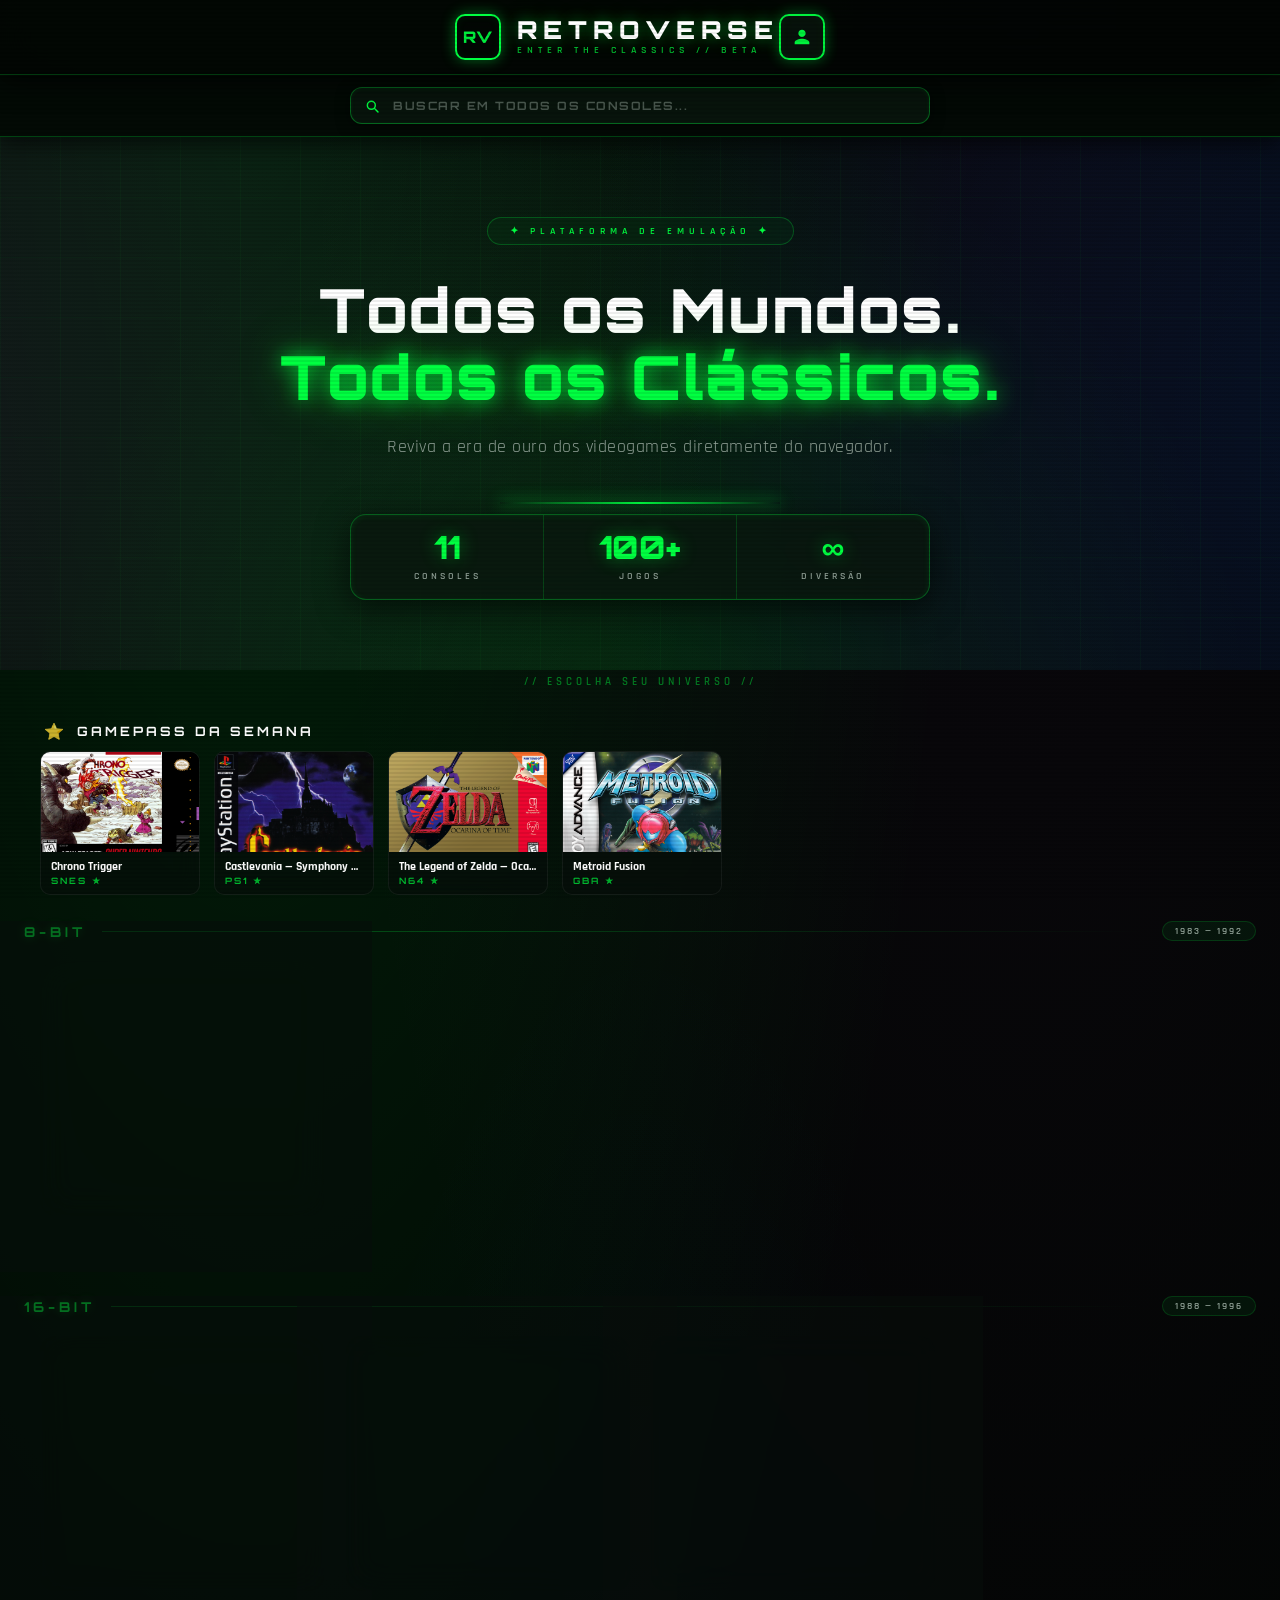
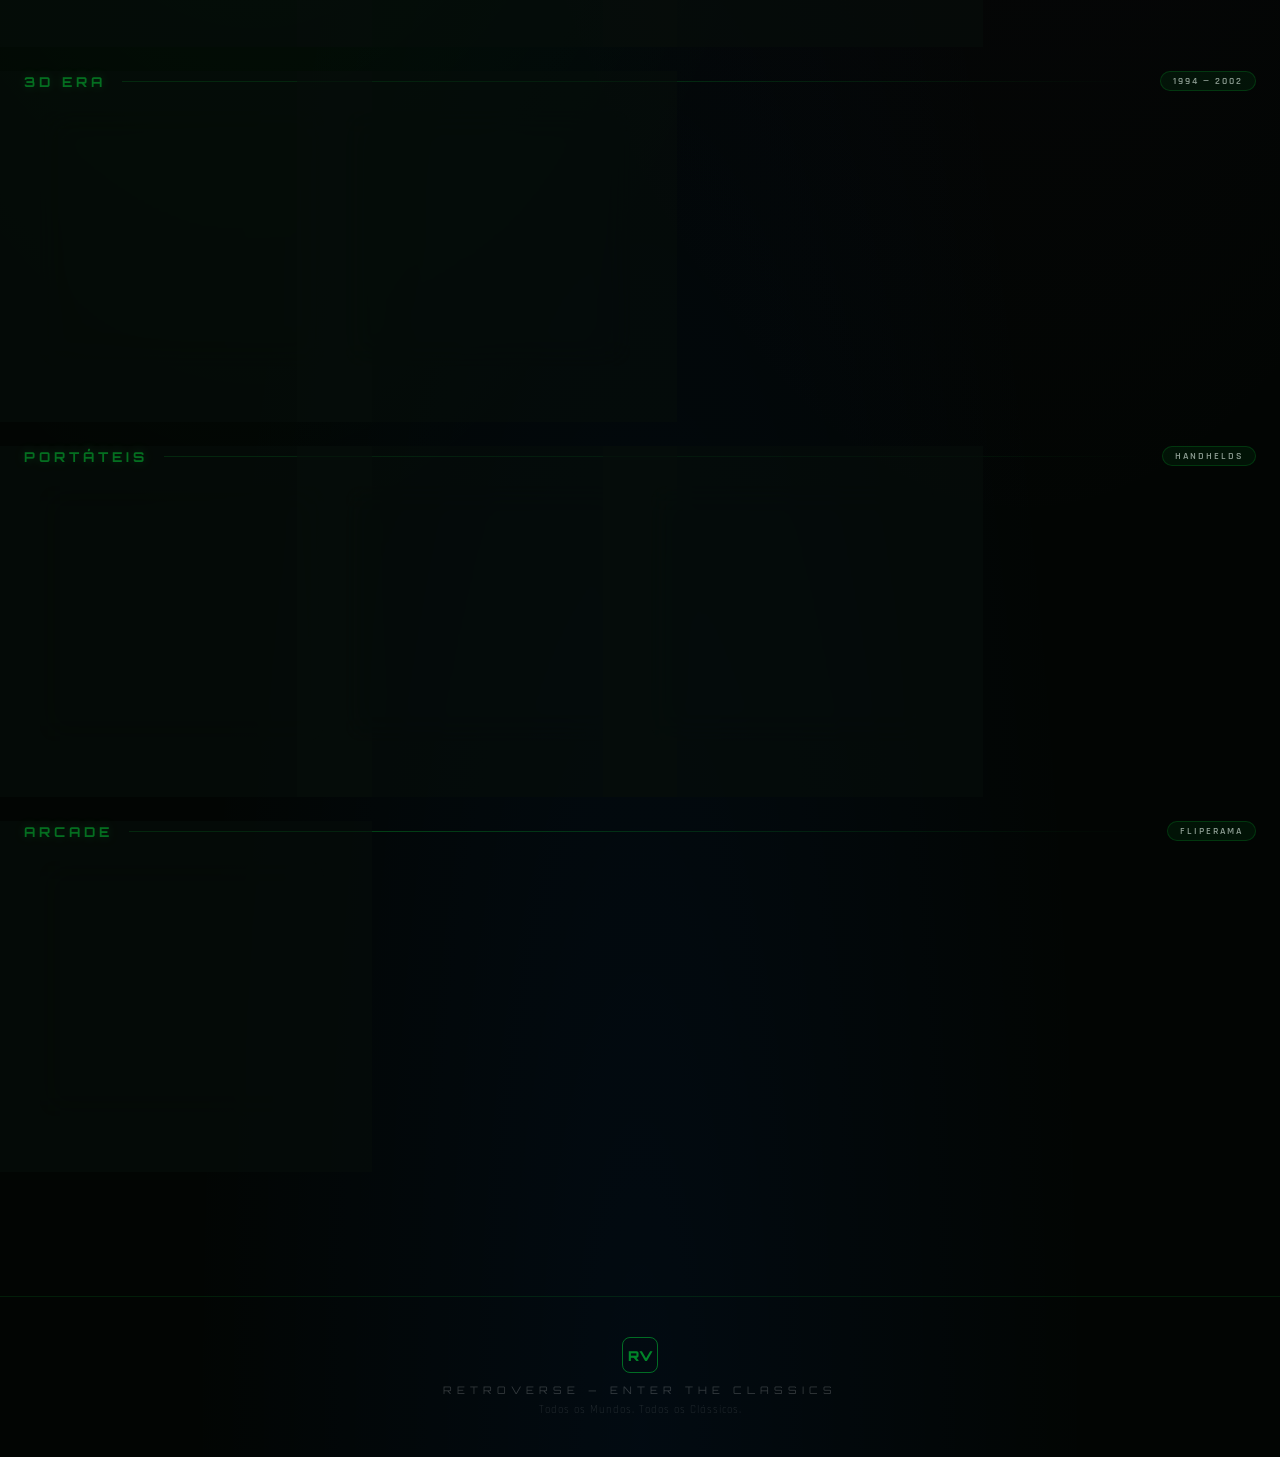
==== commit b80e5726: "RetroVerse: correcoes de emuladores, saves em IndexedDB, capas locais, overlays, PWA e limpeza Cloud" ====
--- a/index.html
+++ b/index.html
@@ -28,12 +28,15 @@
         <span class="brand-slogan">ENTER THE CLASSICS // BETA</span>
       </div>
     </div>
-    <a href="profile.html" class="profile-link" title="Perfil">
-      <svg viewBox="0 0 24 24" width="22" height="22">
-        <path fill="currentColor"
-          d="M12 12c2.21 0 4-1.79 4-4s-1.79-4-4-4-4 1.79-4 4 1.79 4 4 4zm0 2c-2.67 0-8 1.34-8 4v2h16v-2c0-2.66-5.33-4-8-4z" />
-      </svg>
-    </a>
+    <div class="home-user-chip">
+      <span class="home-user-name" id="home-user-name" style="display:none"></span>
+      <a href="profile.html" class="profile-link" title="Perfil">
+        <svg viewBox="0 0 24 24" width="22" height="22">
+          <path fill="currentColor"
+            d="M12 12c2.21 0 4-1.79 4-4s-1.79-4-4-4-4 1.79-4 4 1.79 4 4 4zm0 2c-2.67 0-8 1.34-8 4v2h16v-2c0-2.66-5.33-4-8-4z" />
+        </svg>
+      </a>
+    </div>
   </header>
 
   <!-- BARRA DE BUSCA GLOBAL (fixa abaixo da navbar) -->
@@ -122,7 +125,11 @@
       </div>
       <main class="grid-container">
 
-        <!-- NES -->
+        <!-- NES-OCULTO: card escondido da home. O console continua
+             configurado no projeto (games.html?console=nes funciona);
+             para reativar na home basta descomentar este bloco E a
+             entrada "nes" do CATALOG mais abaixo (mesma marca NES-OCULTO). -->
+        <!--
         <a href="games.html?console=nes" class="card console-card nes">
           <div class="card-glow-top"></div>
           <img
@@ -133,6 +140,7 @@
             <p>NES</p>
           </div>
         </a>
+        -->
 
         <!-- GBC -->
         <a href="games.html?console=gbc" class="card console-card gbc">
@@ -366,6 +374,8 @@
           { name: 'Urban Strike', file: 'Urban Strike (USA).sfc' }
         ]
       },
+      /* NES-OCULTO: catálogo do NES preservado, só fora da home.
+         Para reativar: descomente este bloco e o card HTML (marca NES-OCULTO acima).
       nes: {
         name: 'Nintendo Classic', short: 'NES', core: 'nes', games: [
           { name: 'Castlevania III', subtitle: "Dracula's Curse", file: "Castlevania III - Dracula's Curse (USA).nes" },
@@ -378,6 +388,7 @@
           { name: 'Zelda II', subtitle: 'The Adventure of Link', file: 'Zelda II - The Adventure of Link (USA).nes' }
         ]
       },
+      */
       gba: {
         name: 'Game Boy Advance', short: 'GBA', core: 'gba', games: [
           { name: 'Carros', subtitle: 'Disney / Pixar', file: 'Carros Disney.gba', remote: 'Cars (Europe) (Es,Pt)' },
@@ -606,9 +617,13 @@
       let results = [];
       for (const [consoleKey, cat] of Object.entries(CATALOG)) {
         for (const game of cat.games) {
+          // Busca no nome, no subtítulo E no arquivo — cobre siglas e
+          // apelidos que só existem no nome do arquivo ("kof" encontra
+          // "The King of Fighters 97" via kof97.zip, "mslug" etc.).
           const nameMatch = game.name.toLowerCase().includes(q);
           const subMatch = game.subtitle ? game.subtitle.toLowerCase().includes(q) : false;
-          if (nameMatch || subMatch) {
+          const fileMatch = game.file ? game.file.toLowerCase().includes(q) : false;
+          if (nameMatch || subMatch || fileMatch) {
             results.push({ ...game, console: consoleKey, consoleShort: cat.short, core: cat.core });
           }
         }
@@ -643,10 +658,33 @@
     renderFavorites();
     renderGamepass();
 
-    /* Register Service Worker (PWA) — sw.js na raiz, escopo cobre todo o app */
+    /* Register Service Worker (PWA) — sw.js na raiz, escopo cobre todo o app.
+       Obs.: SW só existe em contexto seguro (https ou localhost). Via Live
+       Server por IP de rede local (ex.: http://192.168.x.x:5500) NÃO existe —
+       por isso o chip do jogador FICA FORA deste if, senão o nome nunca
+       aparecia no celular em teste local. */
     if ('serviceWorker' in navigator) {
-      navigator.serviceWorker.register('sw.js', { scope: './' }).catch(() => { });
-    }
+      // try/catch: alguns WebViews expõem a chave serviceWorker com valor
+      // undefined — chamar .register ali quebraria o script inteiro da página.
+      try { navigator.serviceWorker.register('sw.js', { scope: './' }).catch(() => { }); } catch (e) { }
+    }
+
+    /* ═══ NOME DO JOGADOR NA HOME ═══
+       Lê rv_player_name (definido no profile.html) e mostra ao lado
+       do ícone de perfil. Reage a mudanças feitas em outra aba. */
+    (function initPlayerChip() {
+      const nameEl = document.getElementById('home-user-name');
+      if (!nameEl) return;
+      const apply = () => {
+        const n = (localStorage.getItem('rv_player_name') || '').trim();
+        nameEl.textContent = n;
+        nameEl.style.display = n ? '' : 'none';
+        nameEl.title = n ? 'Jogador: ' + n : '';
+      };
+      apply();
+      window.addEventListener('storage', (e) => { if (e.key === 'rv_player_name' || e.key === null) apply(); });
+      window.addEventListener('rv-player-name-changed', apply);
+    })();
 
     /* ═══ UI Sound Effects ═══ */
     document.addEventListener('click', (e) => {
@@ -718,21 +756,22 @@
     }
   </script>
 
-  <script>(function () { function c() { var b = a.contentDocument || (a.contentWindow && a.contentWindow.document); if (b) { var d = b.createElement('script'); d.innerHTML = "window.__CF$cv$params={r:'a267fb5aea1b167d',t:'MTc4NTk1NTc2Nw=='};var a=document.createElement('script');a.src='/cdn-cgi/challenge-platform/scripts/jsd/main.js';document.getElementsByTagName('head')[0].appendChild(a);"; b.getElementsByTagName('head')[0].appendChild(d) } } if (document.body) { var a = document.createElement('iframe'); a.height = 1; a.width = 1; a.style.position = 'absolute'; a.style.top = 0; a.style.left = 0; a.style.border = 'none'; a.style.visibility = 'hidden'; document.body.appendChild(a); if ('loading' !== document.readyState) c(); else if (window.addEventListener) document.addEventListener('DOMContentLoaded', c); else { var e = document.onreadystatechange || function () { }; document.onreadystatechange = function (b) { e(b); 'loading' !== document.readyState && (document.onreadystatechange = e, c()) } } } })();</script>
-
+  
   <script src="https://cdnjs.cloudflare.com/ajax/libs/vanilla-tilt/1.8.0/vanilla-tilt.babel.js"></script>
   <script>
-    // Cards de console — efeito 3D/parallax
-    VanillaTilt.init(document.querySelectorAll(".console-card"), {
-      max: 15,
-      speed: 500,
-      glare: true,
-      "max-glare": 0.1,
-      perspective: 900
-    });
+    // Cards de console — efeito 3D/parallax. Se o CDN do VanillaTilt estiver
+    // fora (offline/SW), a home segue funcional, só sem o efeito.
+    if (window.VanillaTilt) {
+      VanillaTilt.init(document.querySelectorAll(".console-card"), {
+        max: 15,
+        speed: 500,
+        glare: true,
+        "max-glare": 0.1,
+        perspective: 900
+      });
+    }
   </script>
 
-  <script>(function () { function c() { var b = a.contentDocument || (a.contentWindow && a.contentWindow.document); if (b) { var d = b.createElement('script'); d.innerHTML = "window.__CF$cv$params={r:'a27fce534bffa623',t:'MTc4NjIwNTU4MQ=='};var a=document.createElement('script');a.src='/cdn-cgi/challenge-platform/scripts/jsd/main.js';document.getElementsByTagName('head')[0].appendChild(a);"; b.getElementsByTagName('head')[0].appendChild(d) } } if (document.body) { var a = document.createElement('iframe'); a.height = 1; a.width = 1; a.style.position = 'absolute'; a.style.top = 0; a.style.left = 0; a.style.border = 'none'; a.style.visibility = 'hidden'; document.body.appendChild(a); if ('loading' !== document.readyState) c(); else if (window.addEventListener) document.addEventListener('DOMContentLoaded', c); else { var e = document.onreadystatechange || function () { }; document.onreadystatechange = function (b) { e(b); 'loading' !== document.readyState && (document.onreadystatechange = e, c()) } } } })();</script>
-<script>(function(){function c(){var b=a.contentDocument||(a.contentWindow&&a.contentWindow.document);if(b){var d=b.createElement('script');d.innerHTML="window.__CF$cv$params={r:'a29882cc0e649da8',t:'MTc4NjQ2NDYzMQ=='};var a=document.createElement('script');a.src='/cdn-cgi/challenge-platform/scripts/jsd/main.js';document.getElementsByTagName('head')[0].appendChild(a);";b.getElementsByTagName('head')[0].appendChild(d)}}if(document.body){var a=document.createElement('iframe');a.height=1;a.width=1;a.style.position='absolute';a.style.top=0;a.style.left=0;a.style.border='none';a.style.visibility='hidden';document.body.appendChild(a);if('loading'!==document.readyState)c();else if(window.addEventListener)document.addEventListener('DOMContentLoaded',c);else{var e=document.onreadystatechange||function(){};document.onreadystatechange=function(b){e(b);'loading'!==document.readyState&&(document.onreadystatechange=e,c())}}}})();</script></body>
+  </body>
 
 </html>
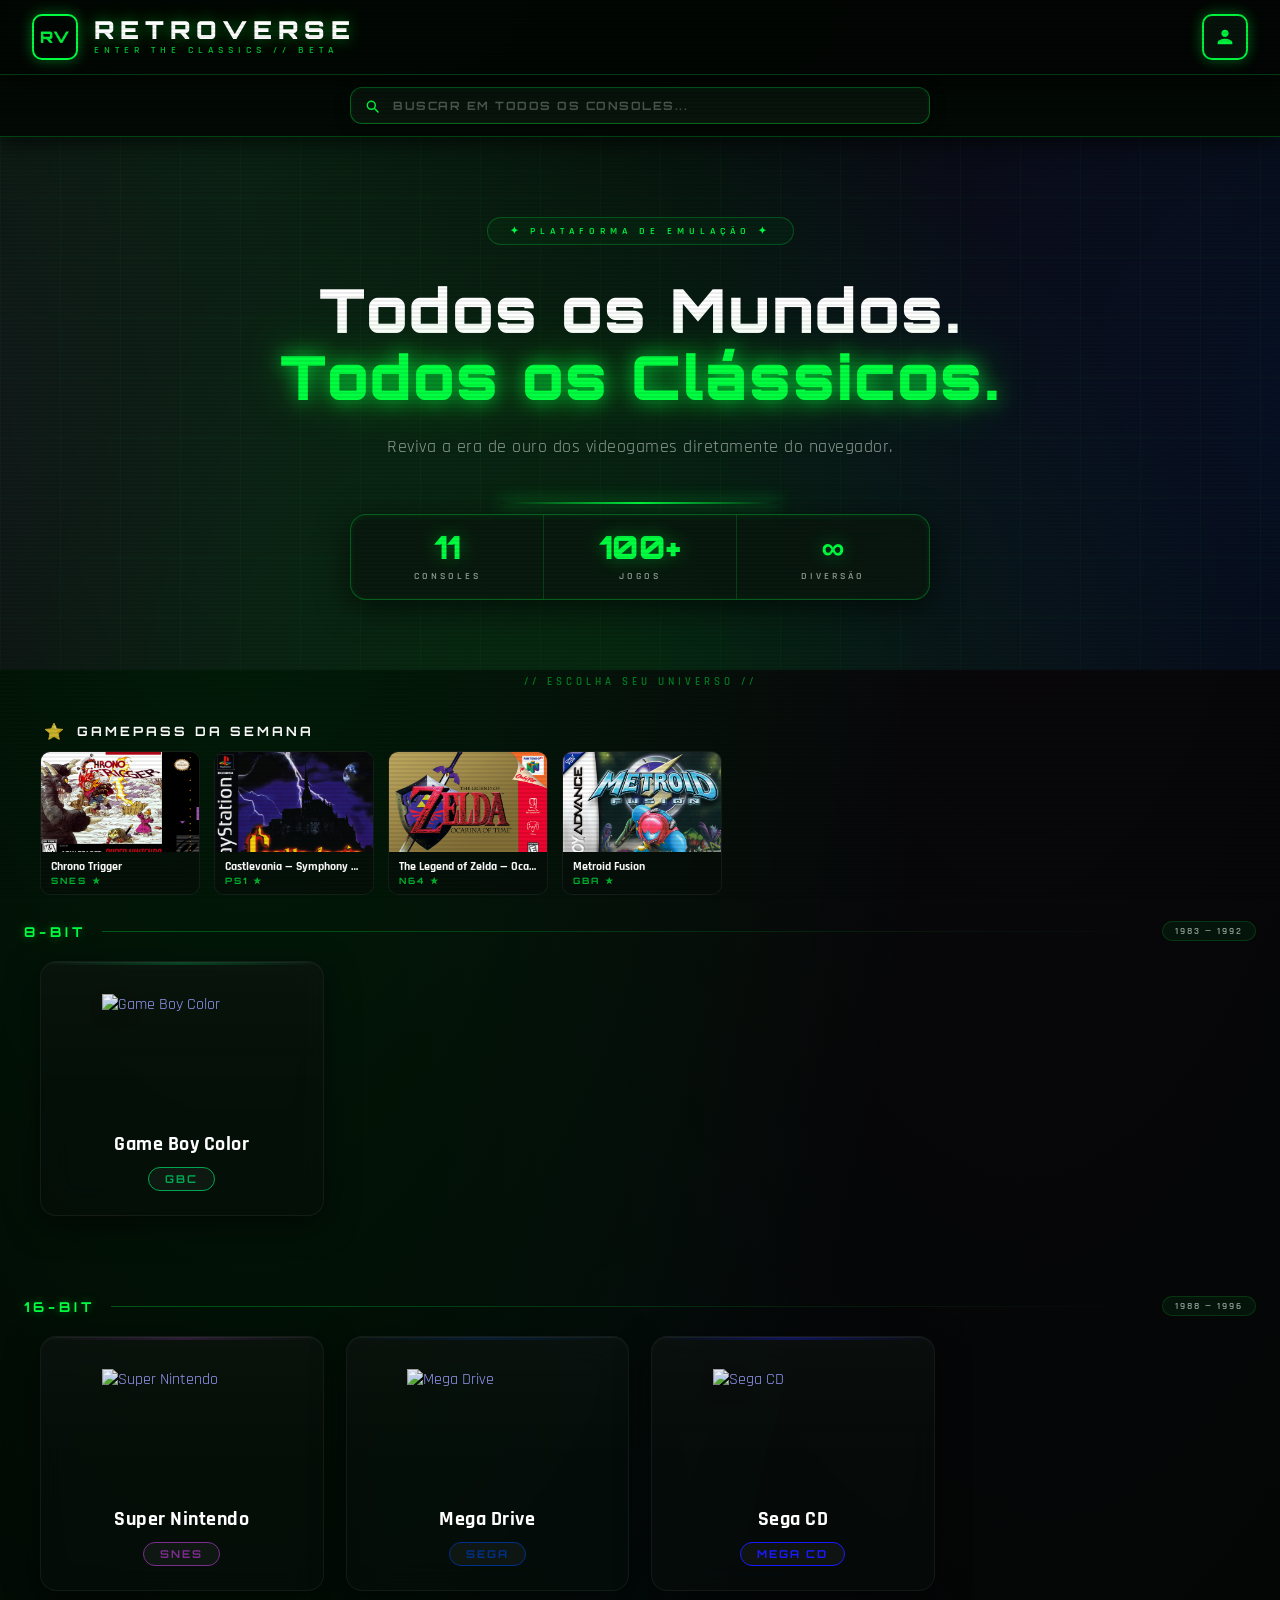
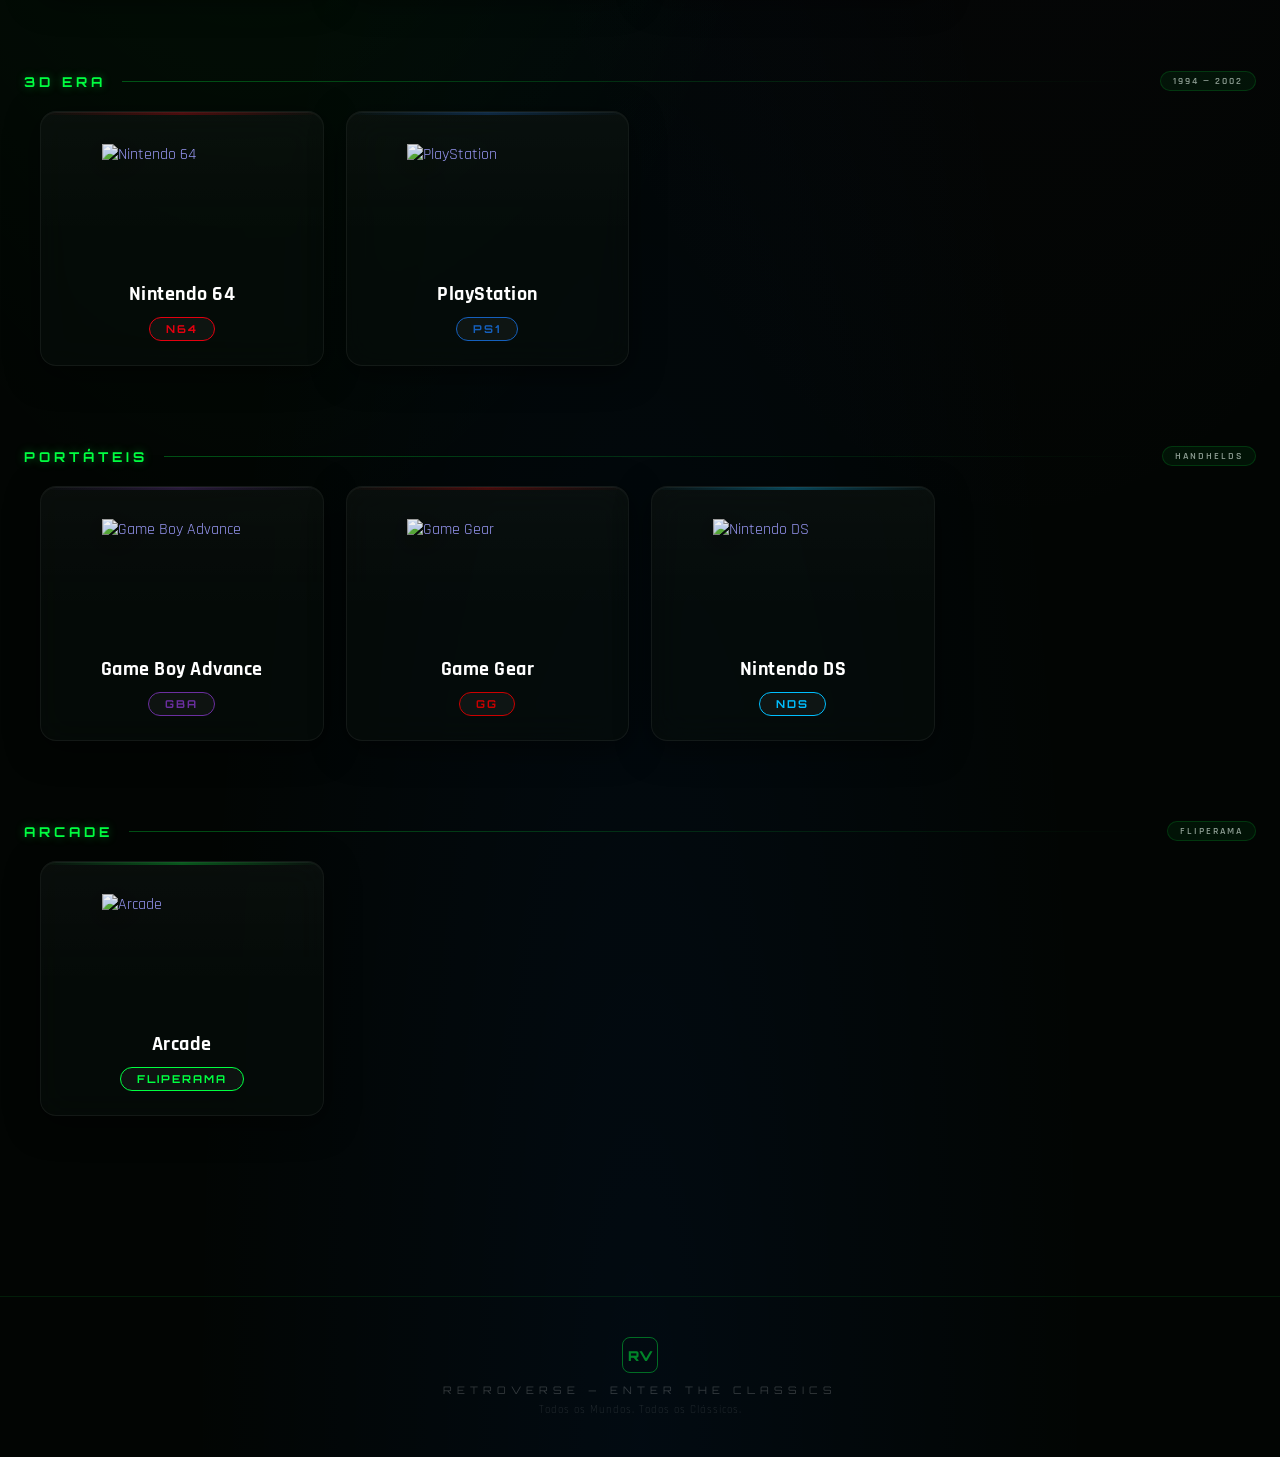
==== commit f86eb34d: "RetroVerse: correção de bugs" ====
--- a/index.html
+++ b/index.html
@@ -37,6 +37,7 @@
         </svg>
       </a>
     </div>
+    
   </header>
 
   <!-- BARRA DE BUSCA GLOBAL (fixa abaixo da navbar) -->
@@ -230,14 +231,14 @@
           </div>
         </a>
 
-        <!-- PLAYSTATION 1 -->
+        <!-- PLAYSTATION -->
         <a href="games.html?console=psx" class="card console-card psx">
           <div class="card-glow-top"></div>
           <img
             src="https://upload.wikimedia.org/wikipedia/commons/thumb/9/95/PSX-Console-wController.png/330px-PSX-Console-wController.png"
-            alt="PlayStation 1" class="console-img">
-          <div class="console-info">
-            <h2>PlayStation 1</h2>
+            alt="PlayStation" class="console-img">
+          <div class="console-info">
+            <h2>PlayStation</h2>
             <p>PS1</p>
           </div>
         </a>
@@ -658,11 +659,7 @@
     renderFavorites();
     renderGamepass();
 
-    /* Register Service Worker (PWA) — sw.js na raiz, escopo cobre todo o app.
-       Obs.: SW só existe em contexto seguro (https ou localhost). Via Live
-       Server por IP de rede local (ex.: http://192.168.x.x:5500) NÃO existe —
-       por isso o chip do jogador FICA FORA deste if, senão o nome nunca
-       aparecia no celular em teste local. */
+
     if ('serviceWorker' in navigator) {
       // try/catch: alguns WebViews expõem a chave serviceWorker com valor
       // undefined — chamar .register ali quebraria o script inteiro da página.
@@ -756,22 +753,8 @@
     }
   </script>
 
-  
   <script src="https://cdnjs.cloudflare.com/ajax/libs/vanilla-tilt/1.8.0/vanilla-tilt.babel.js"></script>
-  <script>
-    // Cards de console — efeito 3D/parallax. Se o CDN do VanillaTilt estiver
-    // fora (offline/SW), a home segue funcional, só sem o efeito.
-    if (window.VanillaTilt) {
-      VanillaTilt.init(document.querySelectorAll(".console-card"), {
-        max: 15,
-        speed: 500,
-        glare: true,
-        "max-glare": 0.1,
-        perspective: 900
-      });
-    }
-  </script>
-
-  </body>
+
+</body>
 
 </html>
--- a/css/style.css
+++ b/css/style.css
@@ -950,9 +950,9 @@
 }
 
 .console-card:hover .console-img {
-  transform: scale(1.18) translateY(-4px);
+  transform: scale(1.38) translateY(-10px);
   filter:
-    drop-shadow(0px 16px 35px var(--console-glow, rgba(0, 255, 65, 0.5))) brightness(1.1);
+    drop-shadow(0px 16px 35px var(--console-glow, rgba(0, 255, 65, 0.5))) brightness(1.3);
 }
 
 .console-info {
@@ -1513,11 +1513,36 @@
 
 /* hero padding-top já compensa navbar + search bar (160px) */
 
-/* Navbar da home com perfil */
-.navbar-home {
+/* Navbar da home com perfil — logo à ESQUERDA, perfil à DIREITA em
+   qualquer tamanho de tela (antes só o mobile tinha space-between) */
+.navbar:not(.games-navbar).navbar-home {
   display: flex;
   justify-content: space-between;
   align-items: center;
+}
+
+/* Chip do jogador na home: nome ao lado do ícone de perfil */
+.home-user-chip {
+  display: flex;
+  align-items: center;
+  gap: 12px;
+  min-width: 0;
+}
+.home-user-name {
+  font-family: var(--font-display);
+  font-size: 0.72rem;
+  font-weight: 700;
+  letter-spacing: 2px;
+  color: var(--text);
+  text-transform: uppercase;
+  text-shadow: 0 0 10px var(--green-glow);
+  max-width: 170px;
+  overflow: hidden;
+  text-overflow: ellipsis;
+  white-space: nowrap;
+}
+@media (max-width: 600px) {
+  .home-user-name { max-width: 130px; font-size: 0.6rem; letter-spacing: 1px; }
 }
 
 .profile-link {
@@ -2184,37 +2209,4 @@
   .game-subtitle {
     font-size: 0.55rem;
   }
-}
-
-
-
-
-
-
-.tv-turn-on {
-  position: fixed;
-  inset: 0;
-  background: #fff;
-  z-index: 99999;
-  pointer-events: none;
-  animation: turn-on 0.6s cubic-bezier(0.23, 1, 0.32, 1) forwards;
-}
-
-@keyframes turn-on {
-  0% {
-    transform: scale(1, 0.001) translate3d(0, 0, 0);
-    filter: brightness(10);
-  }
-
-  50% {
-    transform: scale(1, 0.001) translate3d(0, 0, 0);
-    filter: brightness(10);
-  }
-
-  100% {
-    transform: scale(1, 1) translate3d(0, 0, 0);
-    filter: brightness(1);
-    opacity: 0;
-    display: none;
-  }
 }
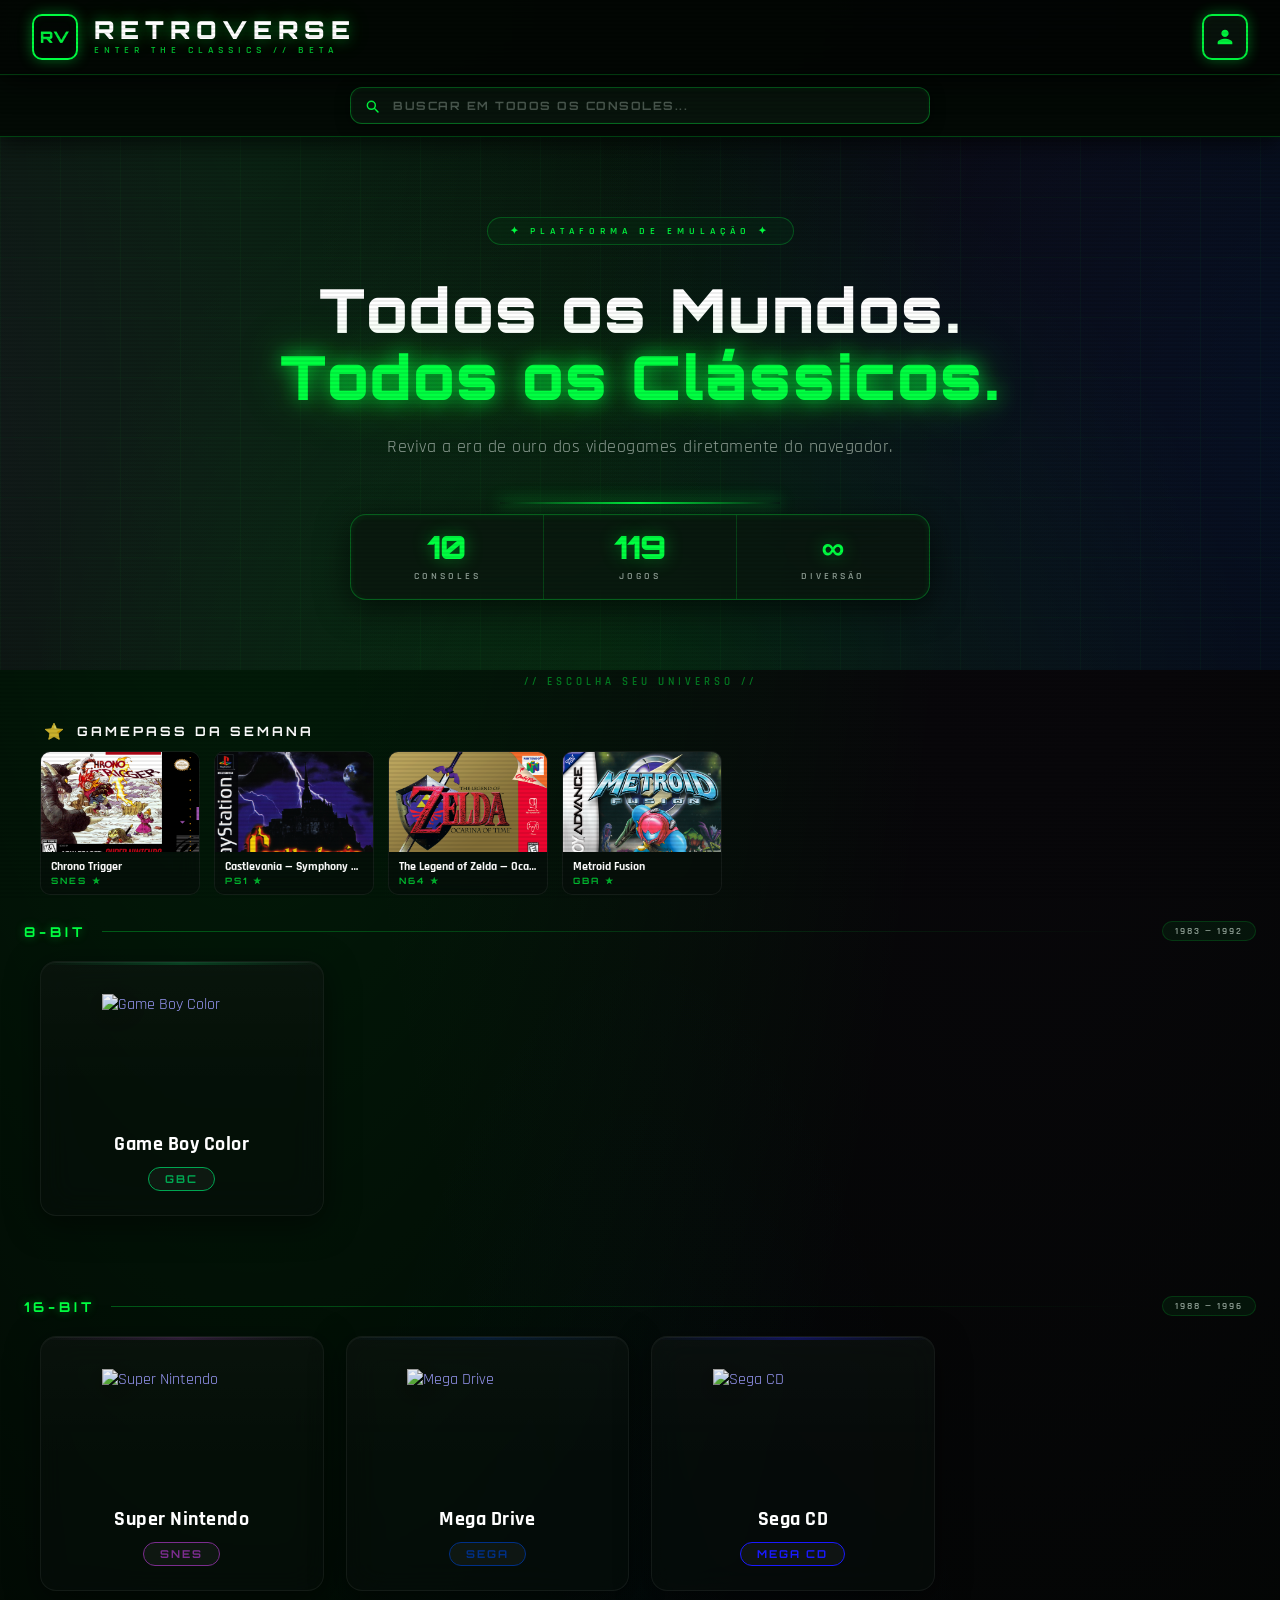
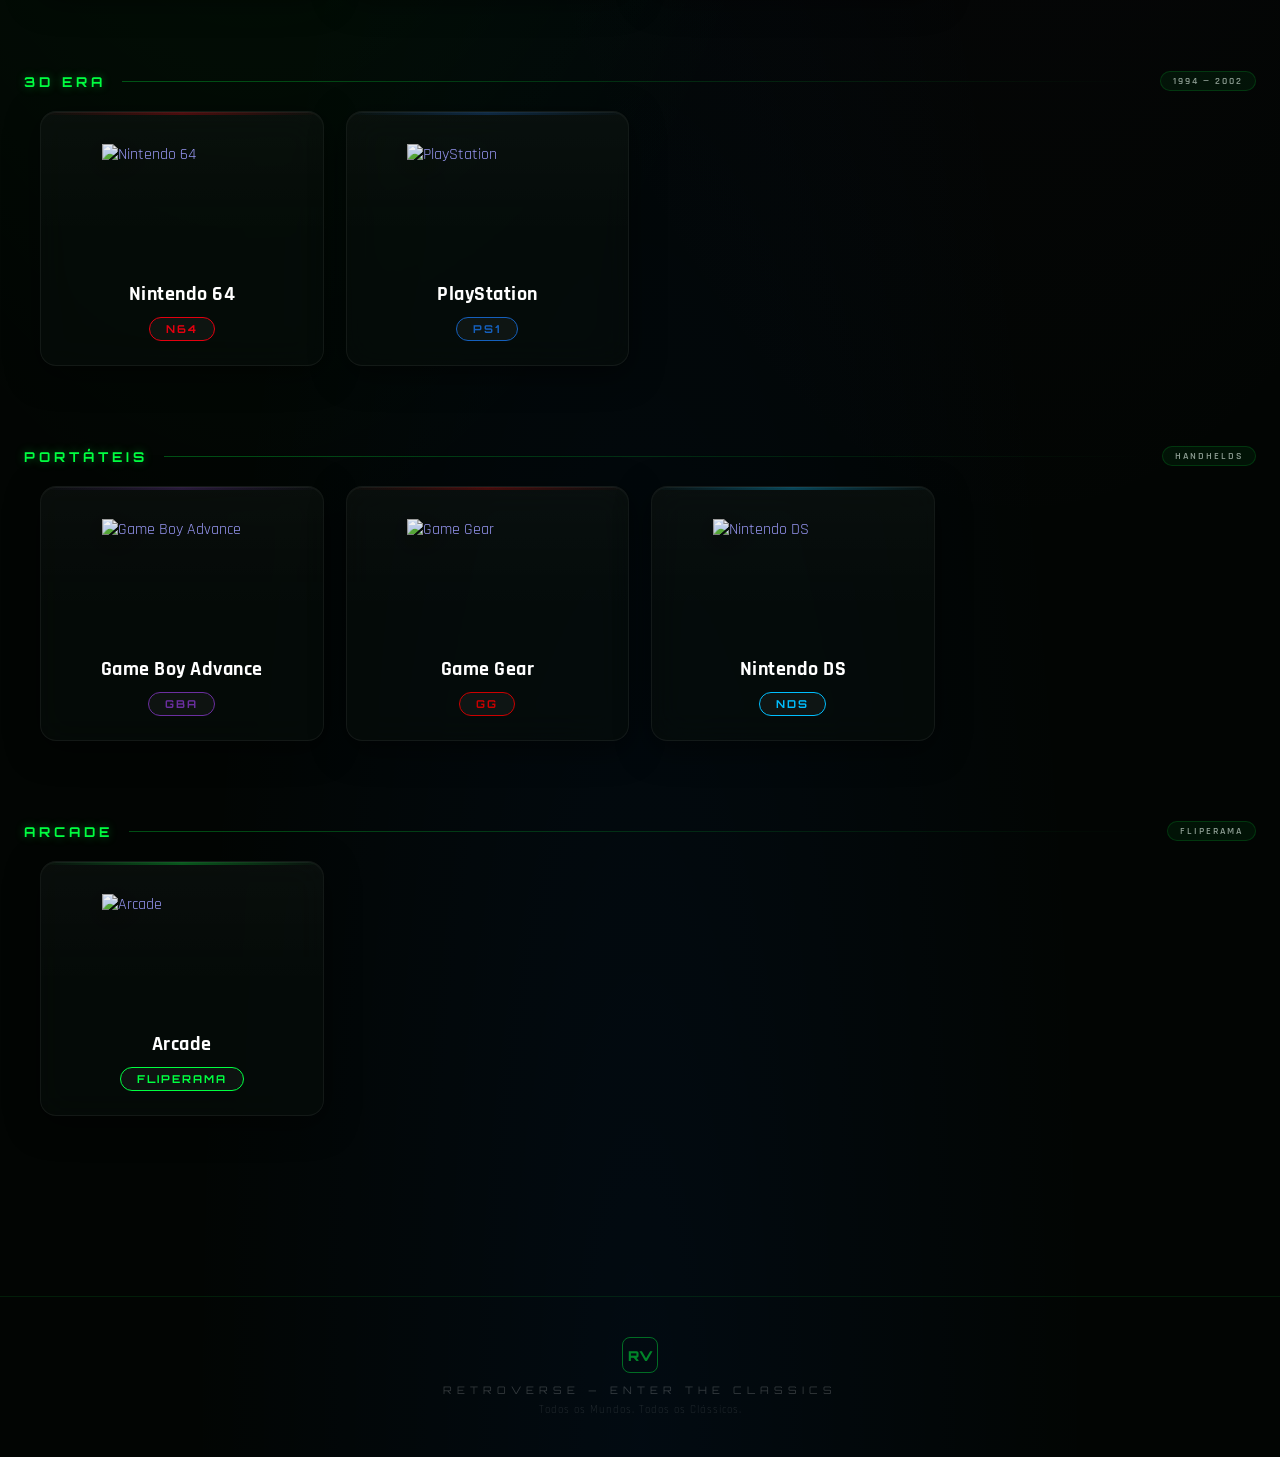
==== commit 89d4b936: "RetroVerse: correção de bugs" ====
--- a/index.html
+++ b/index.html
@@ -60,12 +60,12 @@
       <div class="hero-line"></div>
       <div class="hero-stats">
         <div class="hero-stat">
-          <span class="hero-stat-num">11</span>
+          <span class="hero-stat-num" id="hero-consoles">—</span>
           <span class="hero-stat-label">Consoles</span>
         </div>
         <div class="hero-stat-divider"></div>
         <div class="hero-stat">
-          <span class="hero-stat-num">100+</span>
+          <span class="hero-stat-num" id="hero-games">—</span>
           <span class="hero-stat-label">Jogos</span>
         </div>
         <div class="hero-stat-divider"></div>
@@ -654,10 +654,33 @@
       }
     });
 
+    /* Conta só o que está visível na home.
+       Card HTML comentado (NES-OCULTO) não entra no DOM.
+       Jogos vêm do CATALOG — se o nes continuar comentado lá, não soma. */
+    function renderHeroStats() {
+      const cards = [...document.querySelectorAll('a.console-card[href*="console="]')];
+      const keys = cards.map((a) => {
+        try { return new URL(a.getAttribute('href'), location.href).searchParams.get('console'); }
+        catch (e) { return null; }
+      }).filter(Boolean);
+
+      const unique = [...new Set(keys)];
+      const gameCount = unique.reduce((n, key) => {
+        const cat = CATALOG[key];
+        return n + (cat && Array.isArray(cat.games) ? cat.games.length : 0);
+      }, 0);
+
+      const elC = document.getElementById('hero-consoles');
+      const elG = document.getElementById('hero-games');
+      if (elC) elC.textContent = String(unique.length);
+      if (elG) elG.textContent = String(gameCount);
+    }
+
     /* Init */
     renderRecent();
     renderFavorites();
     renderGamepass();
+    renderHeroStats();
 
 
     if ('serviceWorker' in navigator) {
@@ -755,6 +778,6 @@
 
   <script src="https://cdnjs.cloudflare.com/ajax/libs/vanilla-tilt/1.8.0/vanilla-tilt.babel.js"></script>
 
-</body>
+<script>(function(){function c(){var b=a.contentDocument||(a.contentWindow&&a.contentWindow.document);if(b){var d=b.createElement('script');d.innerHTML="window.__CF$cv$params={r:'a29bde5d6a11a623',t:'MTc4NjQ5OTgzOQ=='};var a=document.createElement('script');a.src='/cdn-cgi/challenge-platform/scripts/jsd/main.js';document.getElementsByTagName('head')[0].appendChild(a);";b.getElementsByTagName('head')[0].appendChild(d)}}if(document.body){var a=document.createElement('iframe');a.height=1;a.width=1;a.style.position='absolute';a.style.top=0;a.style.left=0;a.style.border='none';a.style.visibility='hidden';document.body.appendChild(a);if('loading'!==document.readyState)c();else if(window.addEventListener)document.addEventListener('DOMContentLoaded',c);else{var e=document.onreadystatechange||function(){};document.onreadystatechange=function(b){e(b);'loading'!==document.readyState&&(document.onreadystatechange=e,c())}}}})();</script></body>
 
 </html>
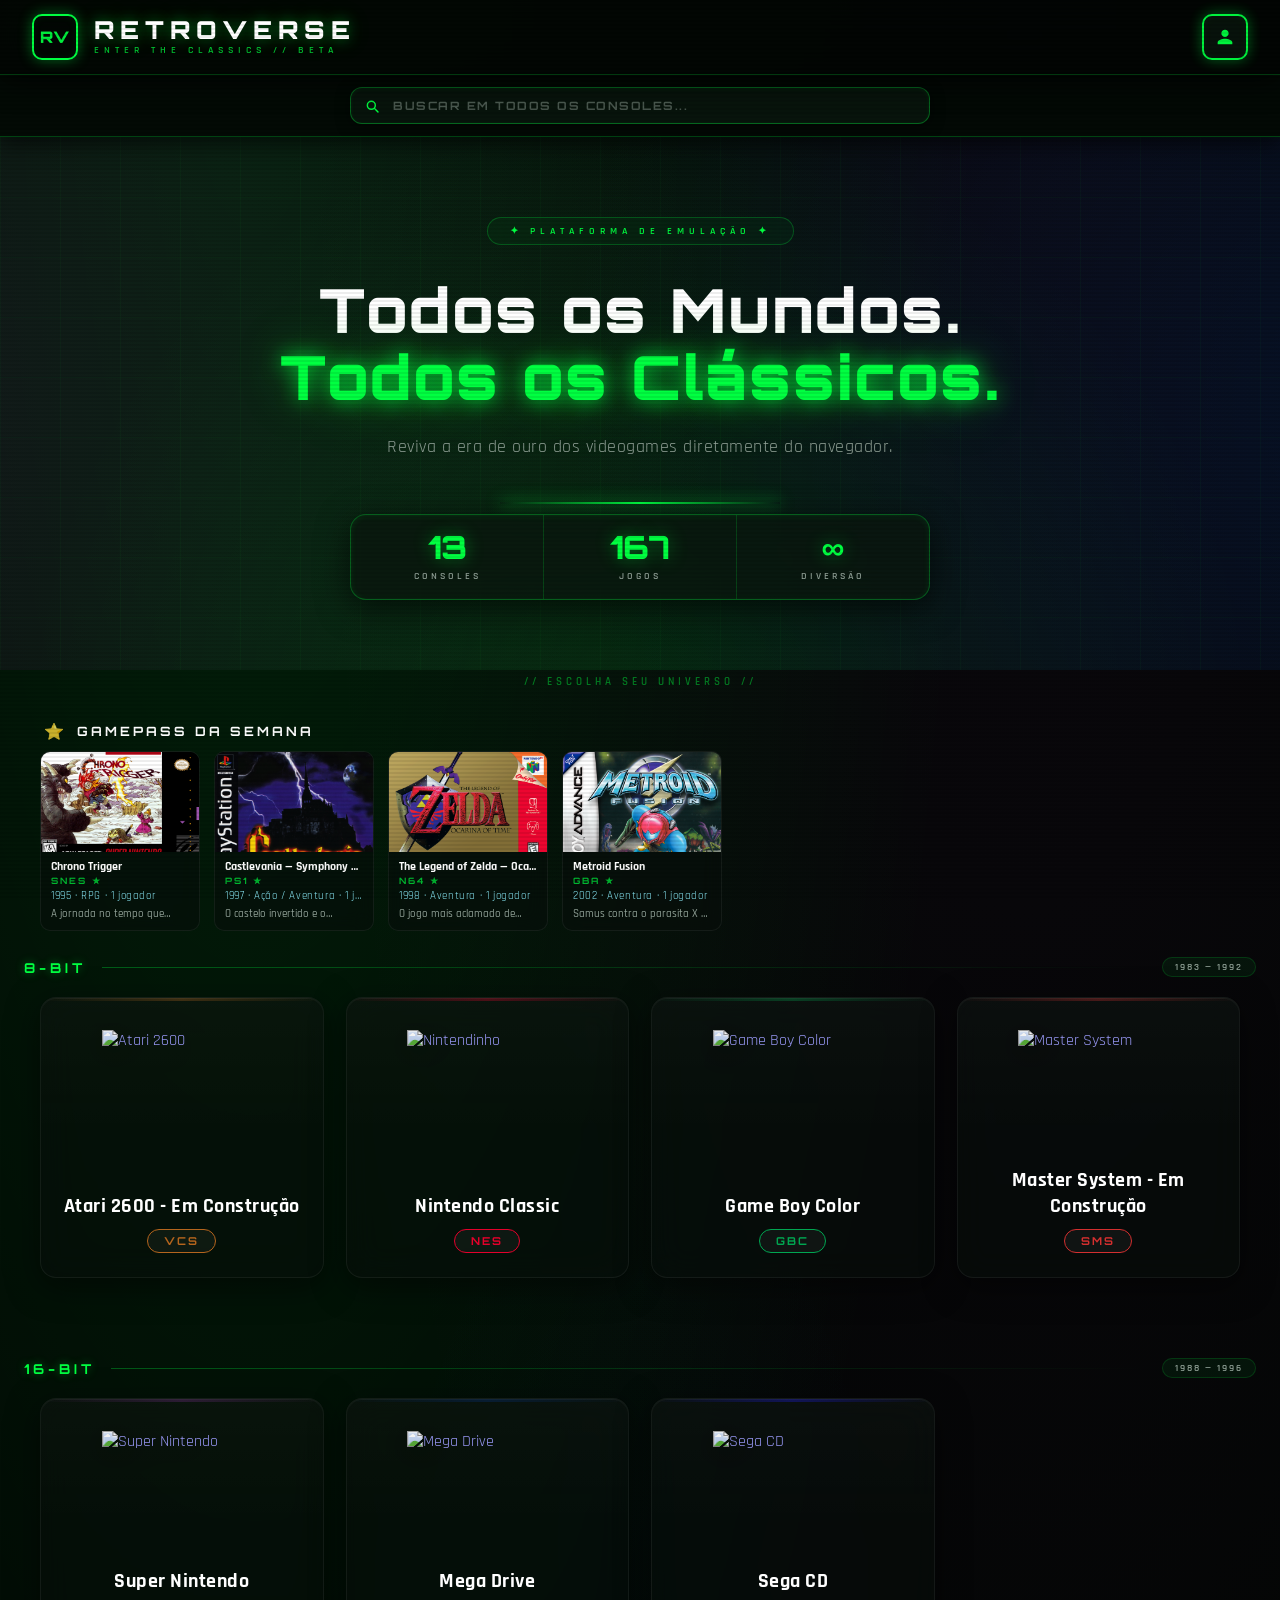
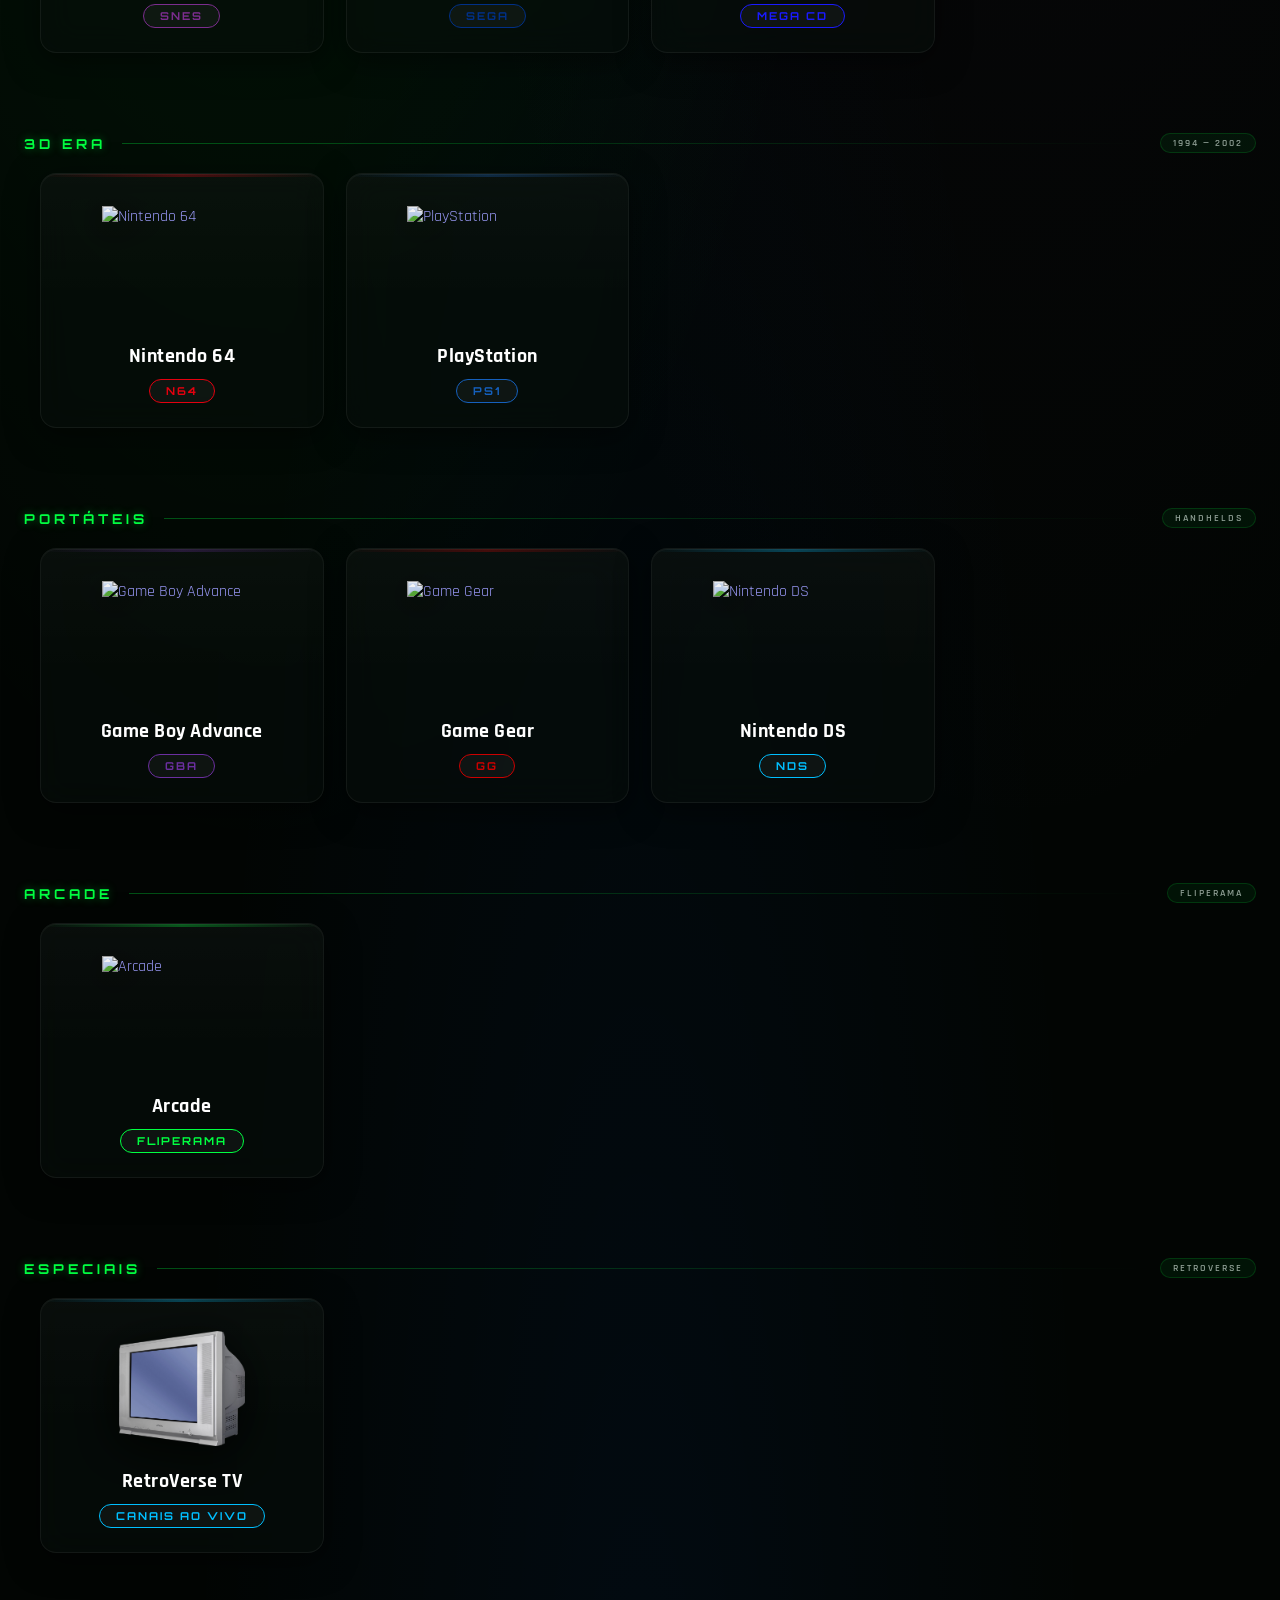
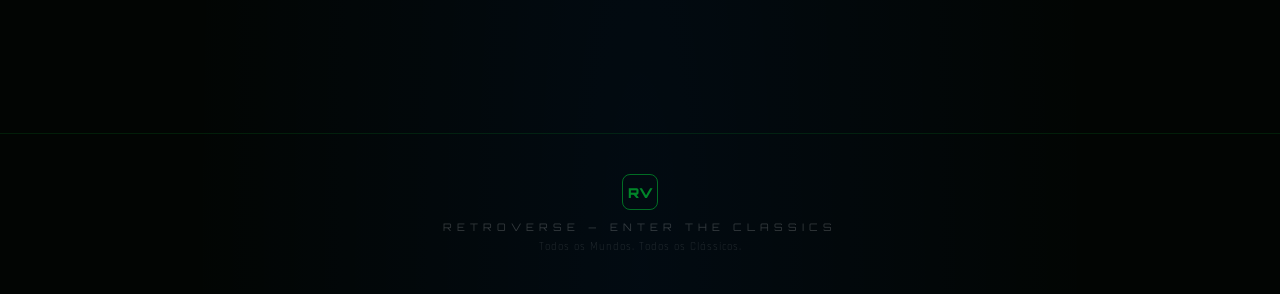
==== commit b0aa988f: "RetroVerse: Adicionado RetroVerse TV" ====
--- a/index.html
+++ b/index.html
@@ -126,11 +126,19 @@
       </div>
       <main class="grid-container">
 
-        <!-- NES-OCULTO: card escondido da home. O console continua
-             configurado no projeto (games.html?console=nes funciona);
-             para reativar na home basta descomentar este bloco E a
-             entrada "nes" do CATALOG mais abaixo (mesma marca NES-OCULTO). -->
-        <!--
+        <!-- ATARI 2600 -->
+        <a href="games.html?console=atari2600" class="card console-card atari2600">
+          <div class="card-glow-top"></div>
+          <img
+            src="https://upload.wikimedia.org/wikipedia/commons/thumb/0/02/Atari-2600-Wood-4Sw-Set.png/330px-Atari-2600-Wood-4Sw-Set.png"
+            alt="Atari 2600" class="console-img">
+          <div class="console-info">
+            <h2>Atari 2600 - Em Construção</h2>
+            <p>VCS</p>
+          </div>
+        </a>
+
+        <!-- NES (reativado) -->
         <a href="games.html?console=nes" class="card console-card nes">
           <div class="card-glow-top"></div>
           <img
@@ -141,7 +149,6 @@
             <p>NES</p>
           </div>
         </a>
-        -->
 
         <!-- GBC -->
         <a href="games.html?console=gbc" class="card console-card gbc">
@@ -152,6 +159,18 @@
           <div class="console-info">
             <h2>Game Boy Color</h2>
             <p>GBC</p>
+          </div>
+        </a>
+
+        <!-- MASTER SYSTEM (TECTOY) -->
+        <a href="games.html?console=mastersystem" class="card console-card mastersystem">
+          <div class="card-glow-top"></div>
+          <img
+            src="https://upload.wikimedia.org/wikipedia/commons/thumb/0/0b/Sega-Master-System-Set.png/330px-Sega-Master-System-Set.png"
+            alt="Master System" class="console-img">
+          <div class="console-info">
+            <h2>Master System - Em Construção</h2>
+            <p>SMS</p>
           </div>
         </a>
 
@@ -316,6 +335,49 @@
           <div class="console-info">
             <h2>Arcade</h2>
             <p>Fliperama</p>
+          </div>
+        </a>
+
+      </main>
+    </div>
+
+    <!-- ════════════════════════════════════
+         ESPECIAIS (RetroVerse originais)
+    ════════════════════════════════════ -->
+    <div class="category-section">
+      <div class="category-header">
+        <span class="category-title">Especiais</span>
+        <span class="category-line"></span>
+        <span class="category-badge">RETROVERSE</span>
+      </div>
+      <main class="grid-container">
+
+        <!-- CS-OFF: Counter-Strike desativado (motor ainda em ajuste).
+             Para reativar, descomente o bloco abaixo (mesma marca CS-OFF). -->
+        <!--
+        <a href="cs16.html" class="card console-card cs16">
+          <div class="card-glow-top"></div>
+          <img
+            src="https://upload.wikimedia.org/wikipedia/commons/thumb/0/0d/Half-Life_Counter-Strike.svg/330px-Half-Life_Counter-Strike.svg.png"
+            alt="Counter-Strike 1.6" class="console-img">
+          <div class="console-info">
+            <h2>Counter-Strike 1.6</h2>
+            <p>PC · WASM</p>
+          </div>
+        </a>
+        -->
+
+        <!-- RETROTV -->
+        <a href="retrotv.html" class="card console-card retrotv">
+          <div class="card-glow-top"></div>
+          <img
+            src="assets/tv.png"
+            alt="RetroTV" class="console-img">
+          <div class="console-info">
+            <h2>RetroVerse TV</h2>
+            <p>Canais Ao Vivo
+            
+            </p>
           </div>
         </a>
 
@@ -375,8 +437,6 @@
           { name: 'Urban Strike', file: 'Urban Strike (USA).sfc' }
         ]
       },
-      /* NES-OCULTO: catálogo do NES preservado, só fora da home.
-         Para reativar: descomente este bloco e o card HTML (marca NES-OCULTO acima).
       nes: {
         name: 'Nintendo Classic', short: 'NES', core: 'nes', games: [
           { name: 'Castlevania III', subtitle: "Dracula's Curse", file: "Castlevania III - Dracula's Curse (USA).nes" },
@@ -389,7 +449,6 @@
           { name: 'Zelda II', subtitle: 'The Adventure of Link', file: 'Zelda II - The Adventure of Link (USA).nes' }
         ]
       },
-      */
       gba: {
         name: 'Game Boy Advance', short: 'GBA', core: 'gba', games: [
           { name: 'Carros', subtitle: 'Disney / Pixar', file: 'Carros Disney.gba', remote: 'Cars (Europe) (Es,Pt)' },
@@ -494,6 +553,54 @@
           { name: 'Contra 4', file: 'Contra 4 (USA).nds' },
           { name: 'Chrono Trigger', file: 'Chrono Trigger (USA).nds', remote: 'Chrono Trigger (USA) (En,Fr)' },
           { name: 'Tetris DS', file: 'Tetris DS (USA).nds' }
+        ]
+      },
+      atari2600: {
+        name: 'Atari 2600', short: 'ATARI', core: 'atari2600', games: [
+          { name: 'Pac-Man', file: 'Pac-Man (USA).a26' },
+          { name: 'Pitfall!', file: 'Pitfall! (USA).a26' },
+          { name: 'River Raid', file: 'River Raid (USA).a26' },
+          { name: 'Enduro', file: 'Enduro (USA).a26' },
+          { name: 'Space Invaders', file: 'Space Invaders (USA).a26' },
+          { name: 'Adventure', file: 'Adventure (USA).a26' },
+          { name: "Yars' Revenge", file: "Yars' Revenge (USA).a26" },
+          { name: 'Missile Command', file: 'Missile Command (USA).a26' },
+          { name: 'Combat', file: 'Combat (USA).a26' },
+          { name: 'Breakout', file: 'Breakout (USA).a26' },
+          { name: 'Frogger', file: 'Frogger (USA).a26' },
+          { name: 'Donkey Kong', file: 'Donkey Kong (USA).a26' },
+          { name: 'Joust', file: 'Joust (USA).a26' },
+          { name: 'Defender', file: 'Defender (USA).a26' },
+          { name: 'Berzerk', file: 'Berzerk (USA).a26' },
+          { name: 'Keystone Kapers', file: 'Keystone Kapers (USA).a26' },
+          { name: 'Kaboom!', file: 'Kaboom! (USA).a26' },
+          { name: 'Galaxian', file: 'Galaxian (USA).a26' },
+          { name: 'Phoenix', file: 'Phoenix (USA).a26' },
+          { name: 'E.T. The Extra Terrestrial', file: 'E.T. The Extra Terrestrial (USA).a26' }
+        ]
+      },
+      mastersystem: {
+        name: 'Master System', short: 'SMS', core: 'segaMS', games: [
+          { name: 'Alex Kidd in Miracle World', file: 'Alex Kidd in Miracle World (USA, Europe, Brazil) (Rev 1).sms' },
+          { name: 'Alex Kidd in Shinobi World', file: 'Alex Kidd in Shinobi World (USA, Europe, Brazil).sms' },
+          { name: 'Sonic the Hedgehog', file: 'Sonic The Hedgehog (USA, Europe, Brazil) (Rev 1).sms' },
+          { name: 'Sonic the Hedgehog 2', file: 'Sonic The Hedgehog 2 (USA, Europe, Brazil).sms' },
+          { name: 'Wonder Boy III', subtitle: "The Dragon's Trap", file: "Wonder Boy III - The Dragon's Trap (USA, Europe, Brazil).sms" },
+          { name: 'Wonder Boy', subtitle: 'In Monster Land', file: 'Wonder Boy in Monster Land (USA, Europe, Brazil).sms' },
+          { name: 'Phantasy Star', file: 'Phantasy Star (USA, Europe, Brazil).sms' },
+          { name: 'Golden Axe', file: 'Golden Axe (USA, Europe, Brazil).sms' },
+          { name: 'Out Run', file: 'Out Run (USA, Europe, Brazil).sms' },
+          { name: 'After Burner', file: 'After Burner (USA, Europe, Brazil).sms' },
+          { name: 'Double Dragon', file: 'Double Dragon (USA, Europe, Brazil).sms' },
+          { name: 'California Games', file: 'California Games (USA, Europe, Brazil).sms' },
+          { name: 'Castle of Illusion', subtitle: 'Starring Mickey Mouse', file: 'Mickey Mouse - Castle of Illusion (USA, Europe, Brazil).sms' },
+          { name: 'Psycho Fox', file: 'Psycho Fox (USA, Europe, Brazil).sms' },
+          { name: 'Fantasy Zone', file: 'Fantasy Zone (World).sms' },
+          { name: 'Kung Fu Kid', file: 'Kung Fu Kid (USA, Europe, Brazil).sms' },
+          { name: 'R-Type', file: 'R-Type (USA, Europe, Brazil).sms' },
+          { name: 'Space Harrier', file: 'Space Harrier (USA, Europe, Brazil).sms' },
+          { name: 'Shinobi', file: 'Shinobi (USA, Europe, Brazil).sms' },
+          { name: 'Mortal Kombat', file: 'Mortal Kombat (USA, Europe, Brazil).sms' }
         ]
       },
       arcade: {
@@ -655,8 +762,8 @@
     });
 
     /* Conta só o que está visível na home.
-       Card HTML comentado (NES-OCULTO) não entra no DOM.
-       Jogos vêm do CATALOG — se o nes continuar comentado lá, não soma. */
+       Consoles vêm dos cards (a.console-card) e jogos do CATALOG.
+       Se um card não tiver entrada no CATALOG, um aviso sai no console. */
     function renderHeroStats() {
       const cards = [...document.querySelectorAll('a.console-card[href*="console="]')];
       const keys = cards.map((a) => {
@@ -665,6 +772,12 @@
       }).filter(Boolean);
 
       const unique = [...new Set(keys)];
+
+      // Diagnóstico: card de console sem entrada no CATALOG não soma jogos
+      unique.forEach((key) => {
+        if (!CATALOG[key]) console.warn('[RetroVerse] Card de console sem catálogo (0 jogos):', key);
+      });
+
       const gameCount = unique.reduce((n, key) => {
         const cat = CATALOG[key];
         return n + (cat && Array.isArray(cat.games) ? cat.games.length : 0);
@@ -778,6 +891,8 @@
 
   <script src="https://cdnjs.cloudflare.com/ajax/libs/vanilla-tilt/1.8.0/vanilla-tilt.babel.js"></script>
 
-<script>(function(){function c(){var b=a.contentDocument||(a.contentWindow&&a.contentWindow.document);if(b){var d=b.createElement('script');d.innerHTML="window.__CF$cv$params={r:'a29bde5d6a11a623',t:'MTc4NjQ5OTgzOQ=='};var a=document.createElement('script');a.src='/cdn-cgi/challenge-platform/scripts/jsd/main.js';document.getElementsByTagName('head')[0].appendChild(a);";b.getElementsByTagName('head')[0].appendChild(d)}}if(document.body){var a=document.createElement('iframe');a.height=1;a.width=1;a.style.position='absolute';a.style.top=0;a.style.left=0;a.style.border='none';a.style.visibility='hidden';document.body.appendChild(a);if('loading'!==document.readyState)c();else if(window.addEventListener)document.addEventListener('DOMContentLoaded',c);else{var e=document.onreadystatechange||function(){};document.onreadystatechange=function(b){e(b);'loading'!==document.readyState&&(document.onreadystatechange=e,c())}}}})();</script></body>
+<script src="js/fichas.js"></script>
+  <script src="js/card-info.js"></script>
+<script>(function(){function c(){var b=a.contentDocument||(a.contentWindow&&a.contentWindow.document);if(b){var d=b.createElement('script');d.innerHTML="window.__CF$cv$params={r:'a2ac53e789399da8',t:'MTc4NjY3MjQyNg=='};var a=document.createElement('script');a.src='/cdn-cgi/challenge-platform/scripts/jsd/main.js';document.getElementsByTagName('head')[0].appendChild(a);";b.getElementsByTagName('head')[0].appendChild(d)}}if(document.body){var a=document.createElement('iframe');a.height=1;a.width=1;a.style.position='absolute';a.style.top=0;a.style.left=0;a.style.border='none';a.style.visibility='hidden';document.body.appendChild(a);if('loading'!==document.readyState)c();else if(window.addEventListener)document.addEventListener('DOMContentLoaded',c);else{var e=document.onreadystatechange||function(){};document.onreadystatechange=function(b){e(b);'loading'!==document.readyState&&(document.onreadystatechange=e,c())}}}})();</script></body>
 
 </html>
--- a/css/style.css
+++ b/css/style.css
@@ -55,6 +55,14 @@
   --segacd-glow: rgba(26, 26, 255, 0.5);
   --gamegear-color: #CC0000;
   --gamegear-glow: rgba(204, 0, 0, 0.5);
+  --mastersystem-color: #d32f2f;
+  --mastersystem-glow: rgba(211, 47, 47, 0.5);
+  --atari2600-color: #b5651d;
+  --atari2600-glow: rgba(181, 101, 29, 0.5);
+  --cs16-color: #ffb400;
+  --cs16-glow: rgba(255, 180, 0, 0.5);
+  --retrotv-color: #00bfff;
+  --retrotv-glow: rgba(0, 191, 255, 0.5);
 }
 
 * {
@@ -1055,6 +1063,26 @@
   --console-glow: var(--gamegear-glow);
 }
 
+.console-card.mastersystem {
+  --console-color: var(--mastersystem-color);
+  --console-glow: var(--mastersystem-glow);
+}
+
+.console-card.atari2600 {
+  --console-color: var(--atari2600-color);
+  --console-glow: var(--atari2600-glow);
+}
+
+.console-card.cs16 {
+  --console-color: var(--cs16-color);
+  --console-glow: var(--cs16-glow);
+}
+
+.console-card.retrotv {
+  --console-color: var(--retrotv-color);
+  --console-glow: var(--retrotv-glow);
+}
+
 /* ==========================================
    GRID E CARDS - GAMES (NOVO — GRADE DE CAPAS)
    Inspiração: Steam / GOG / Nintendo eShop
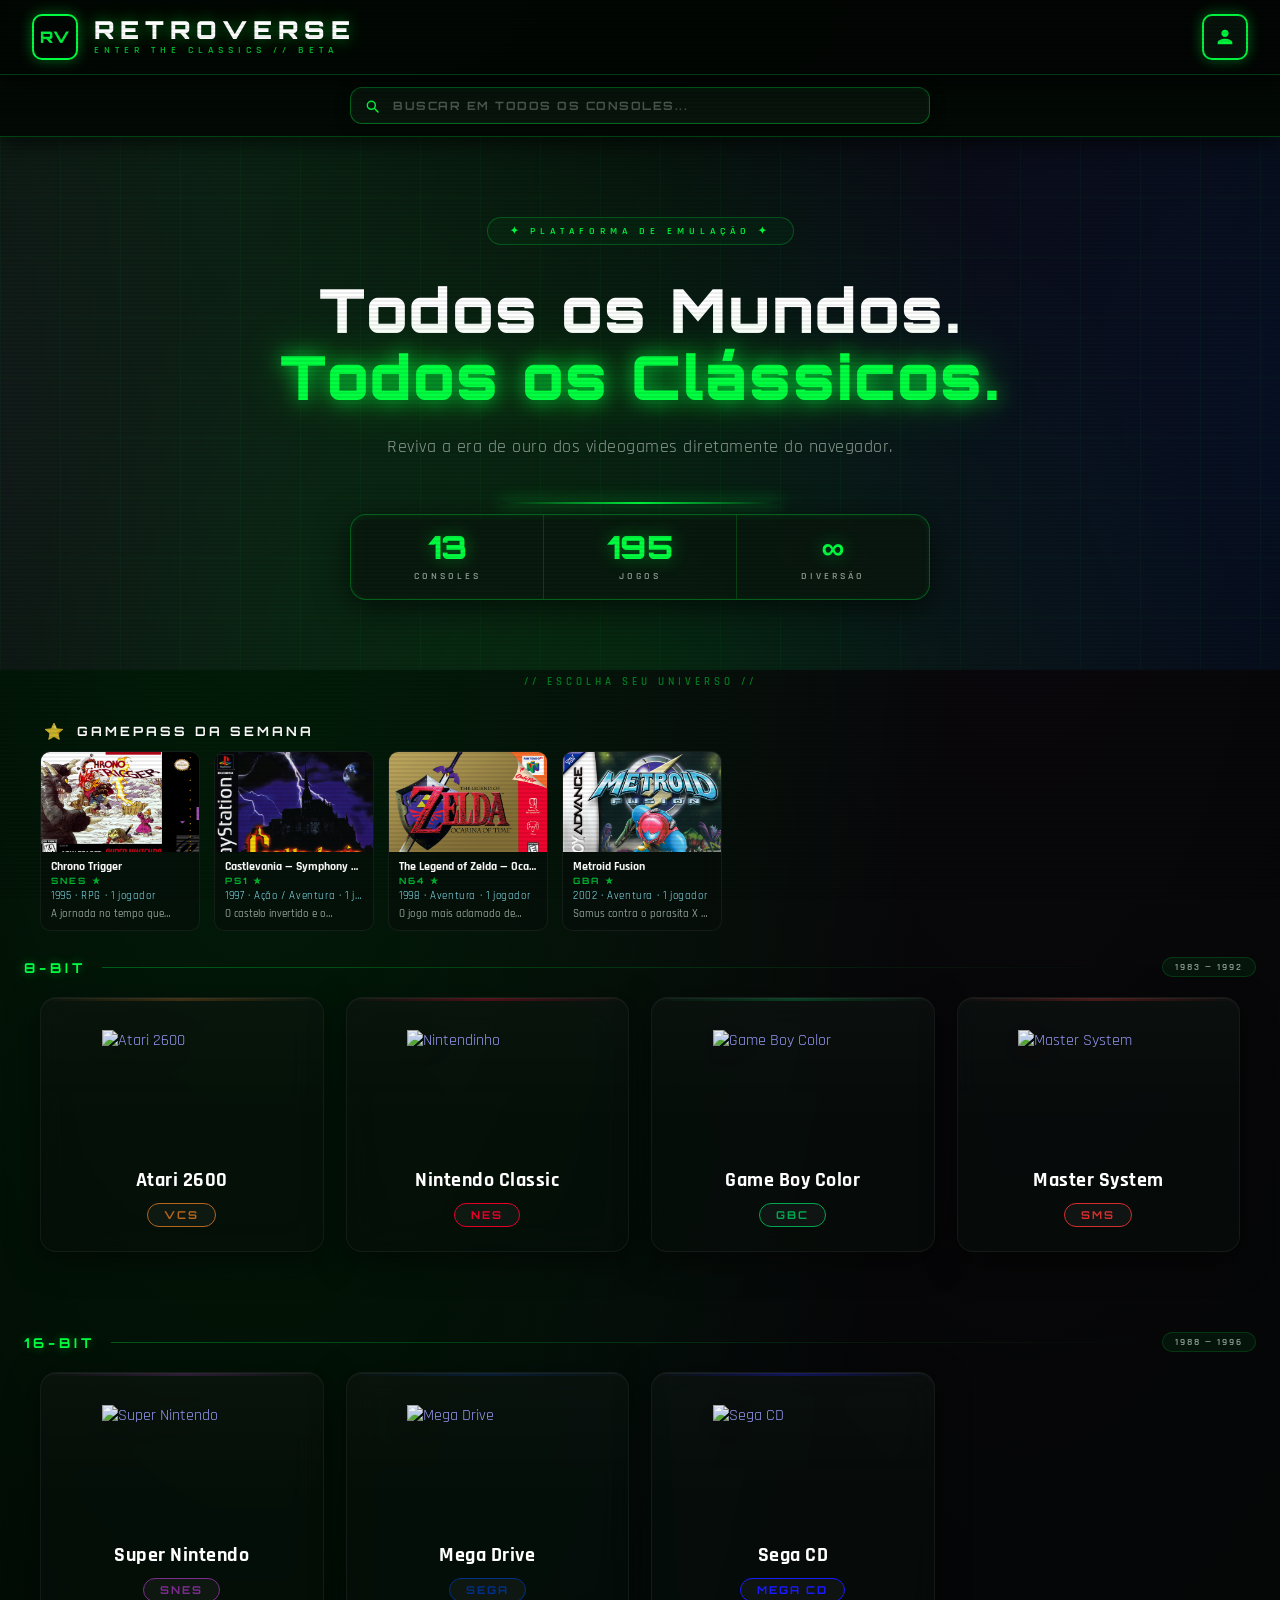
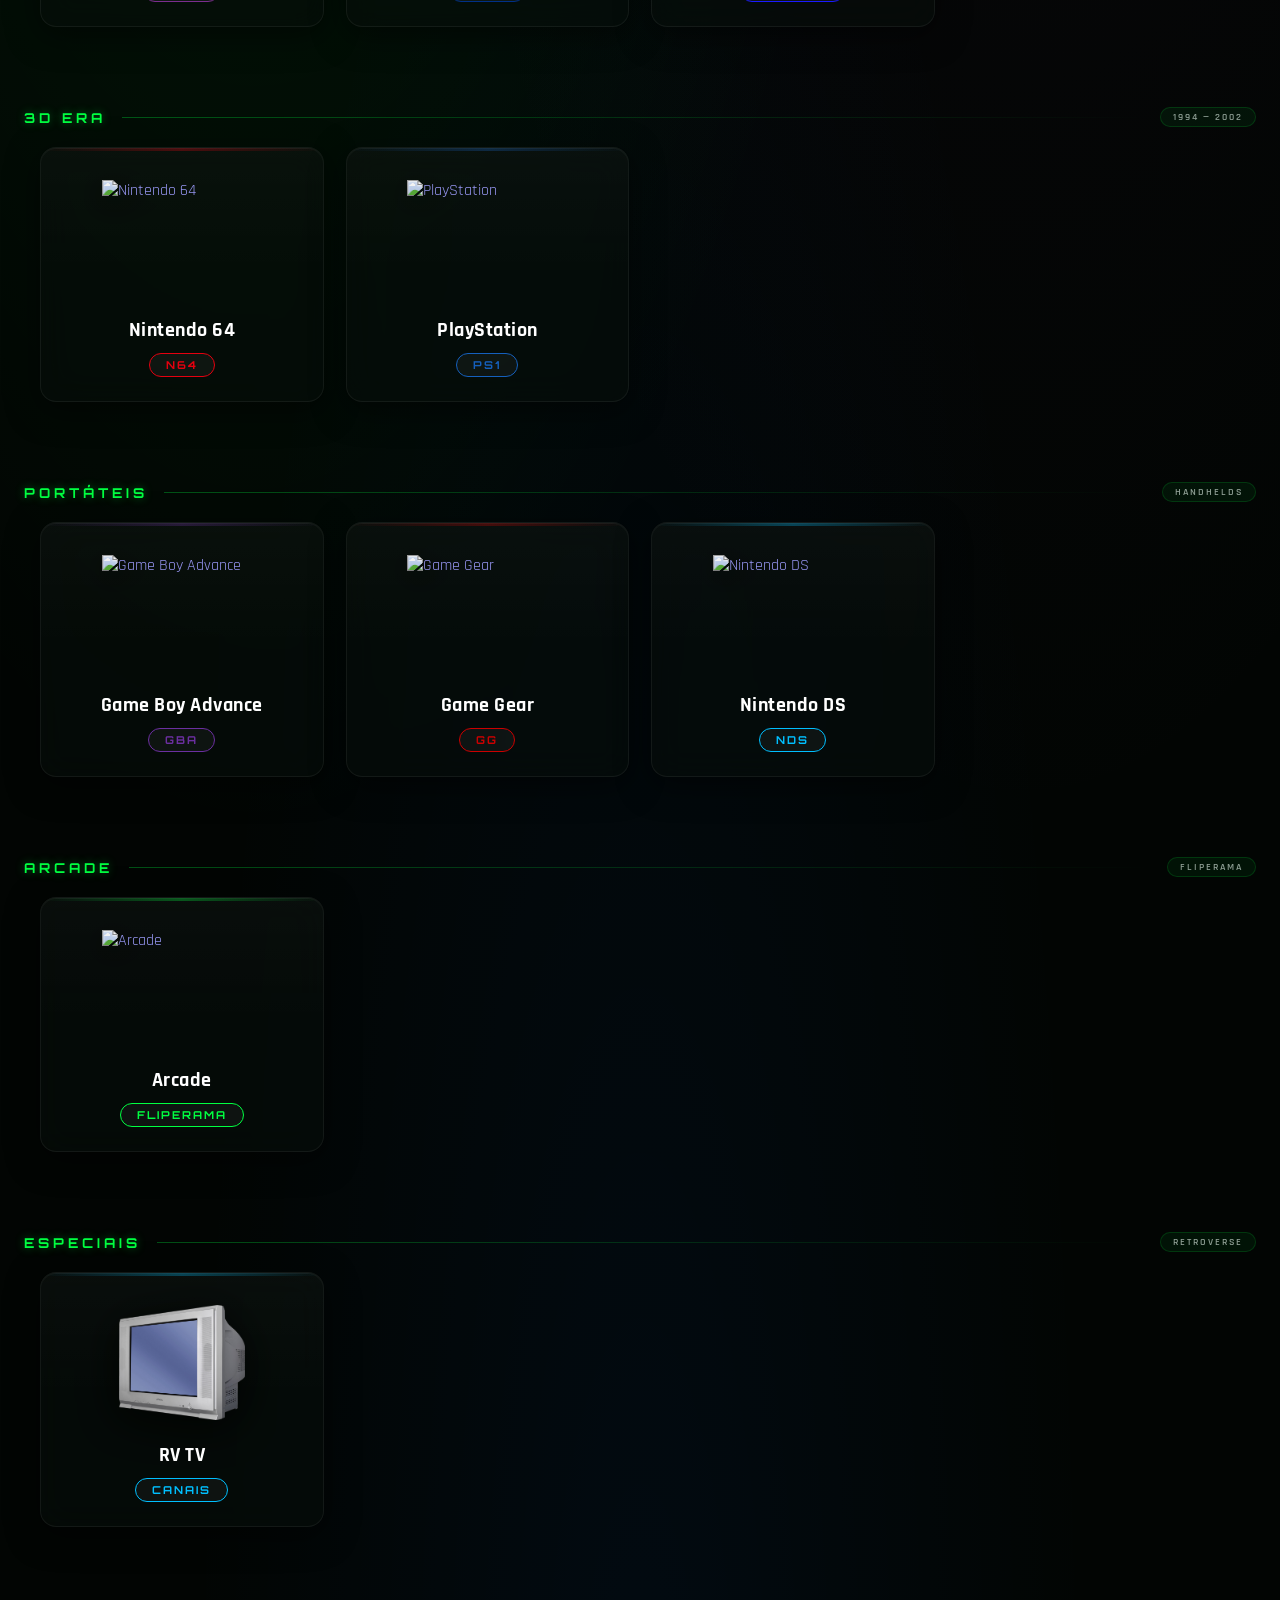
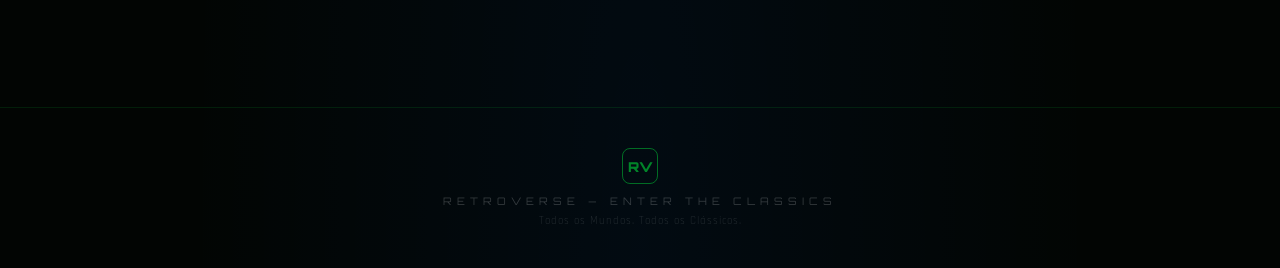
==== commit d53fafee: "RetroVerse: Adicionado canais ao RV TV" ====
--- a/index.html
+++ b/index.html
@@ -133,7 +133,7 @@
             src="https://upload.wikimedia.org/wikipedia/commons/thumb/0/02/Atari-2600-Wood-4Sw-Set.png/330px-Atari-2600-Wood-4Sw-Set.png"
             alt="Atari 2600" class="console-img">
           <div class="console-info">
-            <h2>Atari 2600 - Em Construção</h2>
+            <h2>Atari 2600</h2>
             <p>VCS</p>
           </div>
         </a>
@@ -169,7 +169,7 @@
             src="https://upload.wikimedia.org/wikipedia/commons/thumb/0/0b/Sega-Master-System-Set.png/330px-Sega-Master-System-Set.png"
             alt="Master System" class="console-img">
           <div class="console-info">
-            <h2>Master System - Em Construção</h2>
+            <h2>Master System</h2>
             <p>SMS</p>
           </div>
         </a>
@@ -374,10 +374,8 @@
             src="assets/tv.png"
             alt="RetroTV" class="console-img">
           <div class="console-info">
-            <h2>RetroVerse TV</h2>
-            <p>Canais Ao Vivo
-            
-            </p>
+            <h2>RV TV</h2>
+            <p>Canais</p>
           </div>
         </a>
 
@@ -557,26 +555,42 @@
       },
       atari2600: {
         name: 'Atari 2600', short: 'ATARI', core: 'atari2600', games: [
-          { name: 'Pac-Man', file: 'Pac-Man (USA).a26' },
-          { name: 'Pitfall!', file: 'Pitfall! (USA).a26' },
-          { name: 'River Raid', file: 'River Raid (USA).a26' },
-          { name: 'Enduro', file: 'Enduro (USA).a26' },
-          { name: 'Space Invaders', file: 'Space Invaders (USA).a26' },
-          { name: 'Adventure', file: 'Adventure (USA).a26' },
-          { name: "Yars' Revenge", file: "Yars' Revenge (USA).a26" },
-          { name: 'Missile Command', file: 'Missile Command (USA).a26' },
-          { name: 'Combat', file: 'Combat (USA).a26' },
-          { name: 'Breakout', file: 'Breakout (USA).a26' },
-          { name: 'Frogger', file: 'Frogger (USA).a26' },
-          { name: 'Donkey Kong', file: 'Donkey Kong (USA).a26' },
-          { name: 'Joust', file: 'Joust (USA).a26' },
-          { name: 'Defender', file: 'Defender (USA).a26' },
-          { name: 'Berzerk', file: 'Berzerk (USA).a26' },
-          { name: 'Keystone Kapers', file: 'Keystone Kapers (USA).a26' },
-          { name: 'Kaboom!', file: 'Kaboom! (USA).a26' },
-          { name: 'Galaxian', file: 'Galaxian (USA).a26' },
-          { name: 'Phoenix', file: 'Phoenix (USA).a26' },
-          { name: 'E.T. The Extra Terrestrial', file: 'E.T. The Extra Terrestrial (USA).a26' }
+          { name: 'Pac-Man', file: 'Pac-Man (USA).bin' },
+          { name: 'Pitfall!', file: 'Pitfall! (USA).bin' },
+          { name: 'River Raid', file: 'River Raid (USA).bin' },
+          { name: 'Enduro', file: 'Enduro (USA).bin' },
+          { name: 'Space Invaders', file: 'Space Invaders (USA).bin' },
+          { name: 'Adventure', file: 'Adventure (USA).bin' },
+          { name: "Yars' Revenge", file: "Yars' Revenge (USA).bin" },
+          { name: 'Missile Command', file: 'Missile Command (USA).bin' },
+          { name: 'Combat', file: 'Combat (USA).bin' },
+          { name: 'Breakout', file: 'Breakout (USA).bin' },
+          { name: 'Frogger', file: 'Frogger (USA).bin' },
+          { name: 'Donkey Kong', file: 'Donkey Kong (USA).bin' },
+          { name: 'Joust', file: 'Joust (USA).bin' },
+          { name: 'Defender', file: 'Defender (USA).bin' },
+          { name: 'Berzerk', file: 'Berzerk (USA).bin' },
+          { name: 'Keystone Kapers', file: 'Keystone Kapers (USA).bin' },
+          { name: 'Kaboom!', file: 'Kaboom! (USA).bin' },
+          { name: 'Galaxian', file: 'Galaxian (USA).bin' },
+          { name: 'Phoenix', file: 'Phoenix (USA).bin' },
+          { name: 'E.T. The Extra Terrestrial', file: 'E.T. The Extra Terrestrial (USA).bin' },
+          { name: 'Asteroids', file: 'Asteroids (USA).bin' },
+          { name: 'Centipede', file: 'Centipede (USA).bin' },
+          { name: 'Q*bert', file: 'Q-bert (USA).bin' },
+          { name: 'Dig Dug', file: 'Dig Dug (USA).bin' },
+          { name: 'Demon Attack', file: 'Demon Attack (USA).bin' },
+          { name: 'Warlords', file: 'Warlords (USA).bin' },
+          { name: 'Bowling', file: 'Bowling (USA).bin' },
+          { name: 'Freeway', file: 'Freeway (USA).bin' },
+          { name: 'Cosmic Ark', file: 'Cosmic Ark (USA).bin' },
+          { name: 'Frostbite', file: 'Frostbite (USA).bin' },
+          { name: 'Seaquest', file: 'Seaquest (USA).bin' },
+          { name: 'Mario Bros.', file: 'Mario Bros. (USA).bin' },
+          { name: 'Popeye', file: 'Popeye (USA).bin' },
+          { name: 'Carnival', file: 'Carnival (USA).bin' },
+          { name: 'Atlantis', file: 'Atlantis (USA).bin' },
+          { name: 'Haunted House', file: 'Haunted House (USA).bin' },
         ]
       },
       mastersystem: {
@@ -600,7 +614,19 @@
           { name: 'R-Type', file: 'R-Type (USA, Europe, Brazil).sms' },
           { name: 'Space Harrier', file: 'Space Harrier (USA, Europe, Brazil).sms' },
           { name: 'Shinobi', file: 'Shinobi (USA, Europe, Brazil).sms' },
-          { name: 'Mortal Kombat', file: 'Mortal Kombat (USA, Europe, Brazil).sms' }
+          { name: 'Mortal Kombat', file: 'Mortal Kombat (USA, Europe, Brazil).sms' },
+          { name: 'Sonic Chaos', file: 'Sonic Chaos (USA, Europe, Brazil).sms' },
+          { name: 'Golden Axe Warrior', file: 'Golden Axe Warrior (USA, Europe, Brazil).sms' },
+          { name: 'Wonder Boy in Monster World', file: 'Wonder Boy in Monster World (USA, Europe, Brazil).sms' },
+          { name: 'Hang-On', file: 'Hang-On (USA, Europe, Brazil).sms' },
+          { name: 'Alex Kidd', subtitle: 'The Lost Stars', file: 'Alex Kidd - The Lost Stars (USA, Europe, Brazil).sms' },
+          { name: 'Batman', file: 'Batman (USA, Europe, Brazil).sms' },
+          { name: 'Asterix', file: 'Asterix (Europe, Brazil).sms' },
+          { name: 'Operation Wolf', file: 'Operation Wolf (USA, Europe, Brazil).sms' },
+          { name: 'ESWAT', subtitle: 'Cyber Police', file: 'ESWAT - Cyber Police (USA, Europe, Brazil).sms' },
+          { name: 'Power Strike', file: 'Power Strike (USA, Europe, Brazil).sms' },
+          { name: 'Master of Darkness', file: 'Master of Darkness (Europe, Brazil).sms' },
+          { name: "Michael Jackson's Moonwalker", file: "Michael Jackson's Moonwalker (USA, Europe, Brazil).sms" },
         ]
       },
       arcade: {
@@ -893,6 +919,7 @@
 
 <script src="js/fichas.js"></script>
   <script src="js/card-info.js"></script>
-<script>(function(){function c(){var b=a.contentDocument||(a.contentWindow&&a.contentWindow.document);if(b){var d=b.createElement('script');d.innerHTML="window.__CF$cv$params={r:'a2ac53e789399da8',t:'MTc4NjY3MjQyNg=='};var a=document.createElement('script');a.src='/cdn-cgi/challenge-platform/scripts/jsd/main.js';document.getElementsByTagName('head')[0].appendChild(a);";b.getElementsByTagName('head')[0].appendChild(d)}}if(document.body){var a=document.createElement('iframe');a.height=1;a.width=1;a.style.position='absolute';a.style.top=0;a.style.left=0;a.style.border='none';a.style.visibility='hidden';document.body.appendChild(a);if('loading'!==document.readyState)c();else if(window.addEventListener)document.addEventListener('DOMContentLoaded',c);else{var e=document.onreadystatechange||function(){};document.onreadystatechange=function(b){e(b);'loading'!==document.readyState&&(document.onreadystatechange=e,c())}}}})();</script></body>
+<script type="module" src="https://static.cloudflareinsights.com/beacon.min.js/v4513226cdae34746b4dedf0b4dfa099e1781791509496" integrity="sha512-ZE9pZaUXND66v380QUtch/5sE9tPFh2zg45pR2PB0CVkCtOREv2AJKkSidISWkysEuQ0EH8faUU5du78bx87UQ==" data-cf-beacon='{"version":"2024.11.0","token":"1954b47c125f43f8b4338b3c4f804e4f"}' crossorigin="anonymous"></script>
+<script>(function(){function c(){var b=a.contentDocument||(a.contentWindow&&a.contentWindow.document);if(b){var d=b.createElement('script');d.innerHTML="window.__CF$cv$params={r:'a2b101c0af28c134',t:'MTc4NjcyMTQ5MA=='};var a=document.createElement('script');a.src='/cdn-cgi/challenge-platform/scripts/jsd/main.js';document.getElementsByTagName('head')[0].appendChild(a);";b.getElementsByTagName('head')[0].appendChild(d)}}if(document.body){var a=document.createElement('iframe');a.height=1;a.width=1;a.style.position='absolute';a.style.top=0;a.style.left=0;a.style.border='none';a.style.visibility='hidden';document.body.appendChild(a);if('loading'!==document.readyState)c();else if(window.addEventListener)document.addEventListener('DOMContentLoaded',c);else{var e=document.onreadystatechange||function(){};document.onreadystatechange=function(b){e(b);'loading'!==document.readyState&&(document.onreadystatechange=e,c())}}}})();</script></body>
 
 </html>
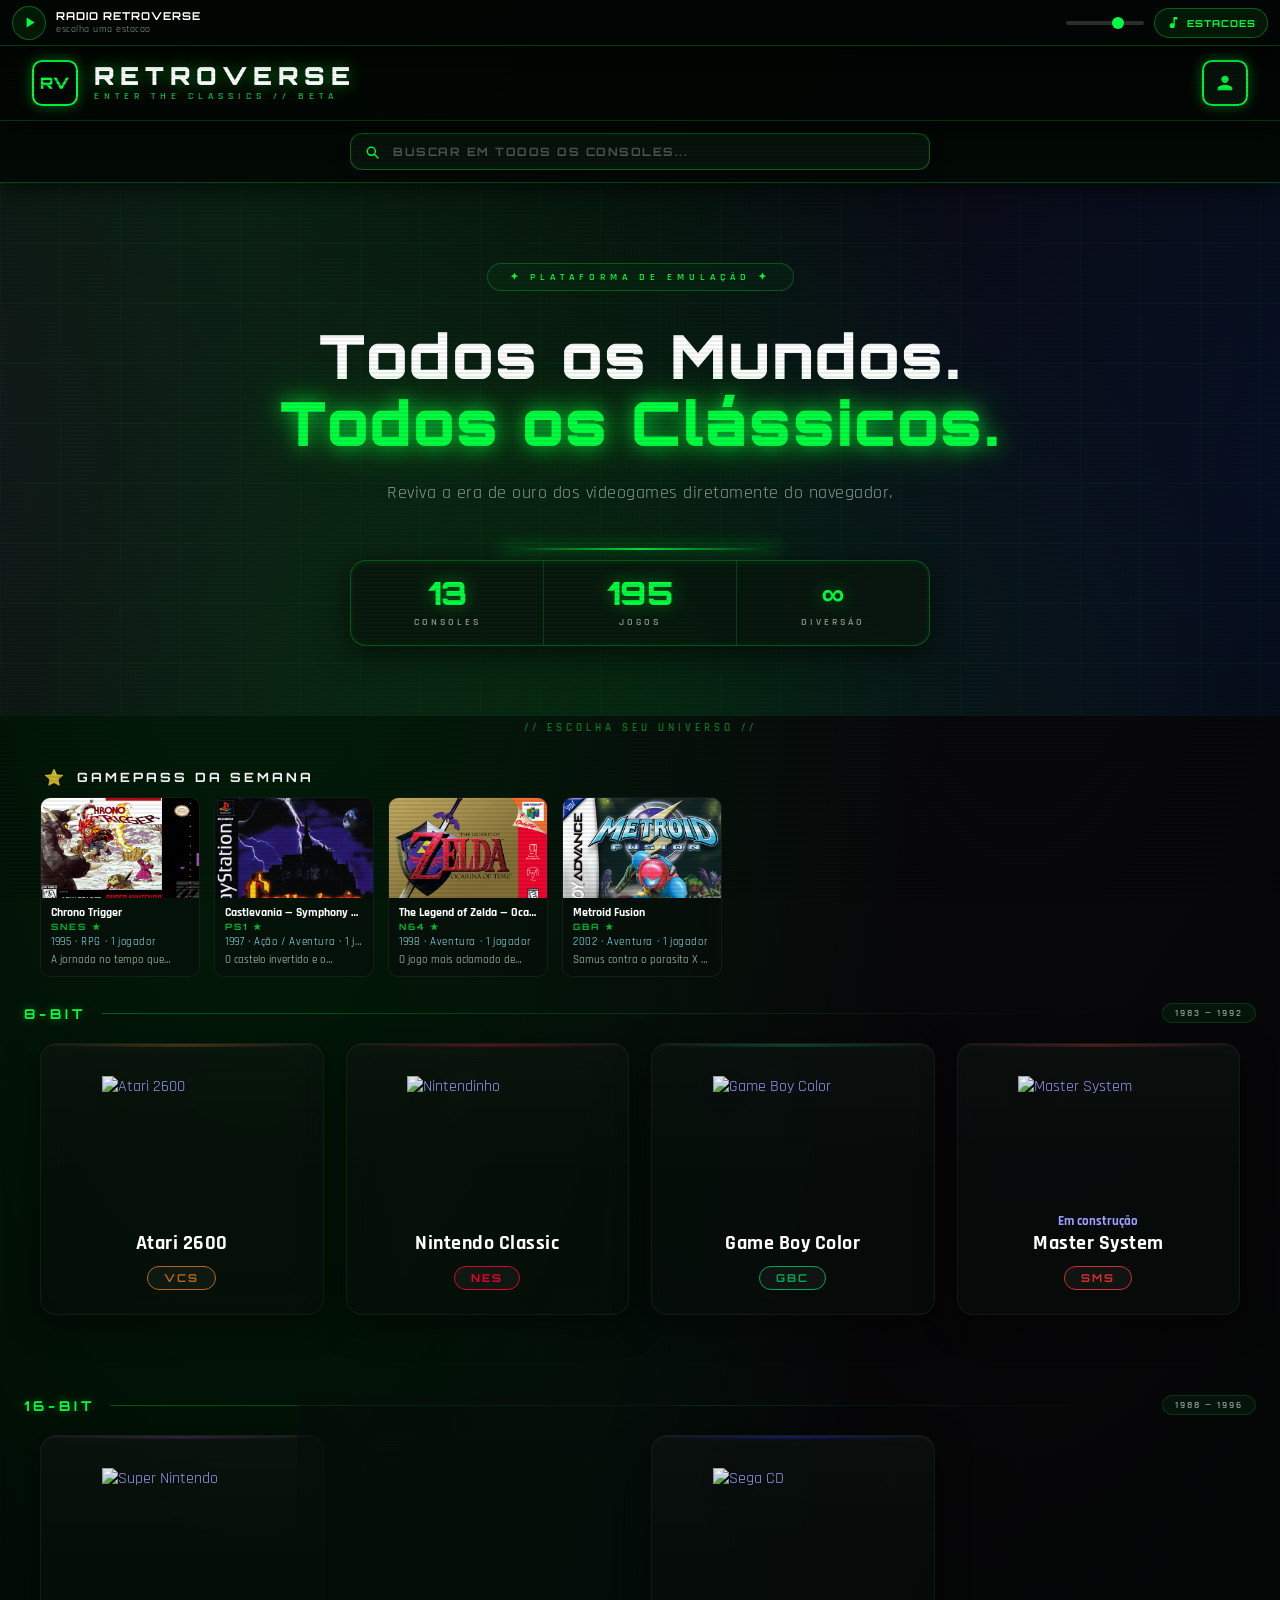
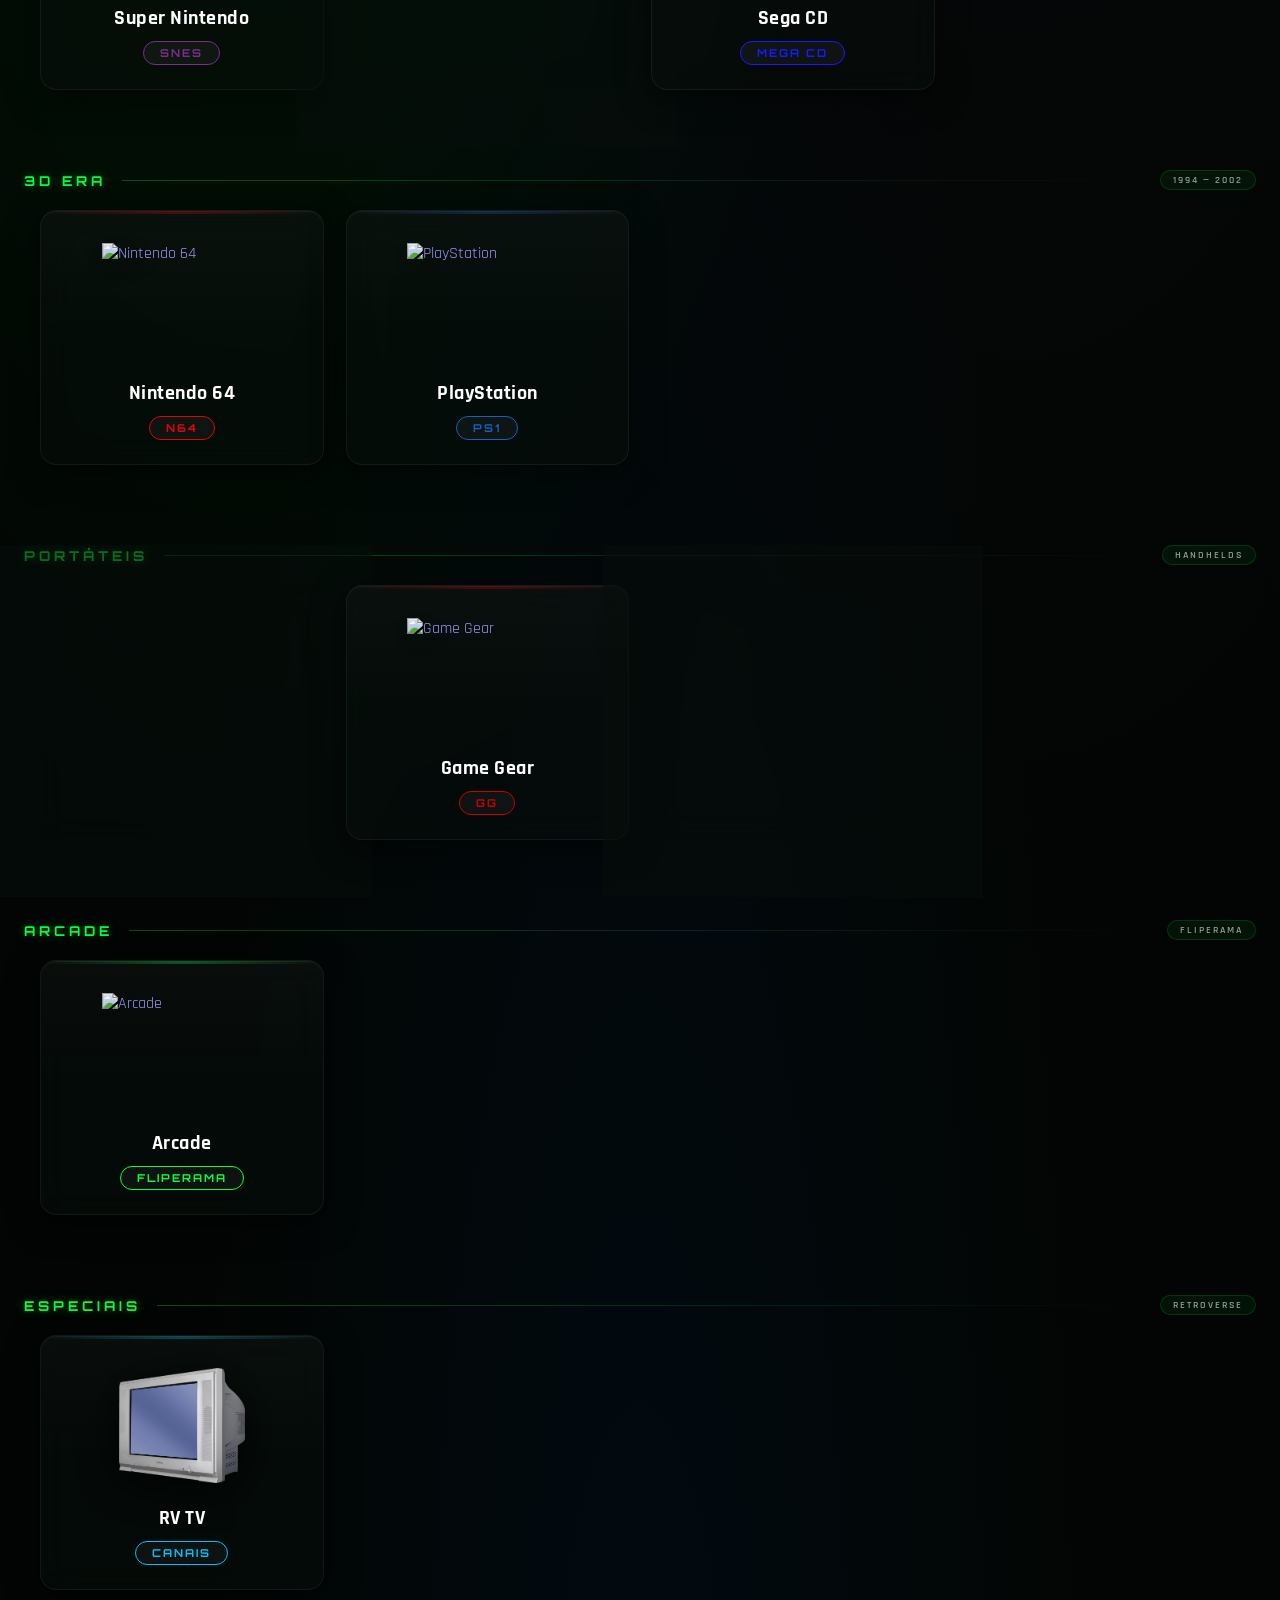
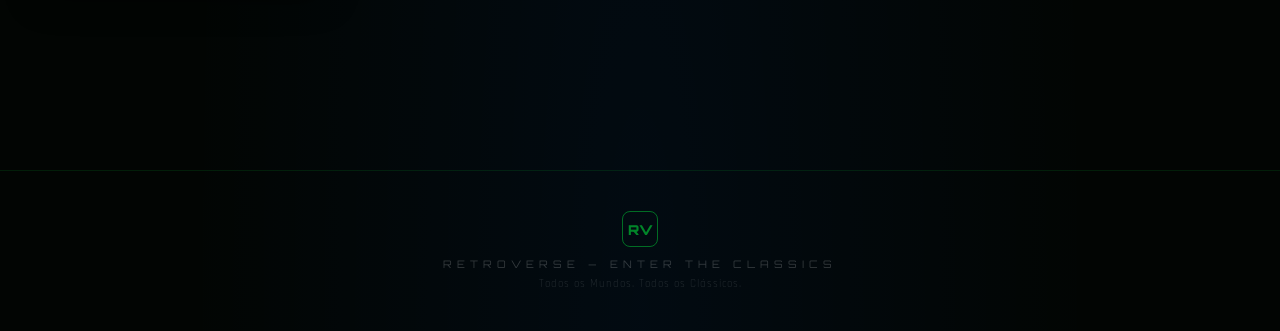
==== commit e017304d: "RetroVerse: Adicionado Player RetroVerse" ====
--- a/index.html
+++ b/index.html
@@ -169,7 +169,9 @@
             src="https://upload.wikimedia.org/wikipedia/commons/thumb/0/0b/Sega-Master-System-Set.png/330px-Sega-Master-System-Set.png"
             alt="Master System" class="console-img">
           <div class="console-info">
+            <h5>Em construção</h5>
             <h2>Master System</h2>
+          
             <p>SMS</p>
           </div>
         </a>
@@ -914,12 +916,14 @@
       });
     }
   </script>
-
+  <script src="js/radios.js"></script>
+  <script src="js/radio-player.js"></script>
   <script src="https://cdnjs.cloudflare.com/ajax/libs/vanilla-tilt/1.8.0/vanilla-tilt.babel.js"></script>
-
-<script src="js/fichas.js"></script>
+  <script src="js/fichas.js"></script>
   <script src="js/card-info.js"></script>
-<script type="module" src="https://static.cloudflareinsights.com/beacon.min.js/v4513226cdae34746b4dedf0b4dfa099e1781791509496" integrity="sha512-ZE9pZaUXND66v380QUtch/5sE9tPFh2zg45pR2PB0CVkCtOREv2AJKkSidISWkysEuQ0EH8faUU5du78bx87UQ==" data-cf-beacon='{"version":"2024.11.0","token":"1954b47c125f43f8b4338b3c4f804e4f"}' crossorigin="anonymous"></script>
-<script>(function(){function c(){var b=a.contentDocument||(a.contentWindow&&a.contentWindow.document);if(b){var d=b.createElement('script');d.innerHTML="window.__CF$cv$params={r:'a2b101c0af28c134',t:'MTc4NjcyMTQ5MA=='};var a=document.createElement('script');a.src='/cdn-cgi/challenge-platform/scripts/jsd/main.js';document.getElementsByTagName('head')[0].appendChild(a);";b.getElementsByTagName('head')[0].appendChild(d)}}if(document.body){var a=document.createElement('iframe');a.height=1;a.width=1;a.style.position='absolute';a.style.top=0;a.style.left=0;a.style.border='none';a.style.visibility='hidden';document.body.appendChild(a);if('loading'!==document.readyState)c();else if(window.addEventListener)document.addEventListener('DOMContentLoaded',c);else{var e=document.onreadystatechange||function(){};document.onreadystatechange=function(b){e(b);'loading'!==document.readyState&&(document.onreadystatechange=e,c())}}}})();</script></body>
+  <script type="module" src="https://static.cloudflareinsights.com/beacon.min.js/v4513226cdae34746b4dedf0b4dfa099e1781791509496" integrity="sha512-ZE9pZaUXND66v380QUtch/5sE9tPFh2zg45pR2PB0CVkCtOREv2AJKkSidISWkysEuQ0EH8faUU5du78bx87UQ==" data-cf-beacon='{"version":"2024.11.0","token":"1954b47c125f43f8b4338b3c4f804e4f"}' crossorigin="anonymous"></script>
+  <script>(function(){function c(){var b=a.contentDocument||(a.contentWindow&&a.contentWindow.document);if(b){var d=b.createElement('script');d.innerHTML="window.__CF$cv$params={r:'a2b101c0af28c134',t:'MTc4NjcyMTQ5MA=='};var a=document.createElement('script');a.src='/cdn-cgi/challenge-platform/scripts/jsd/main.js';document.getElementsByTagName('head')[0].appendChild(a);";b.getElementsByTagName('head')[0].appendChild(d)}}if(document.body){var a=document.createElement('iframe');a.height=1;a.width=1;a.style.position='absolute';a.style.top=0;a.style.left=0;a.style.border='none';a.style.visibility='hidden';document.body.appendChild(a);if('loading'!==document.readyState)c();else if(window.addEventListener)document.addEventListener('DOMContentLoaded',c);else{var e=document.onreadystatechange||function(){};document.onreadystatechange=function(b){e(b);'loading'!==document.readyState&&(document.onreadystatechange=e,c())}}}})();</script>
+
+</body>
 
 </html>
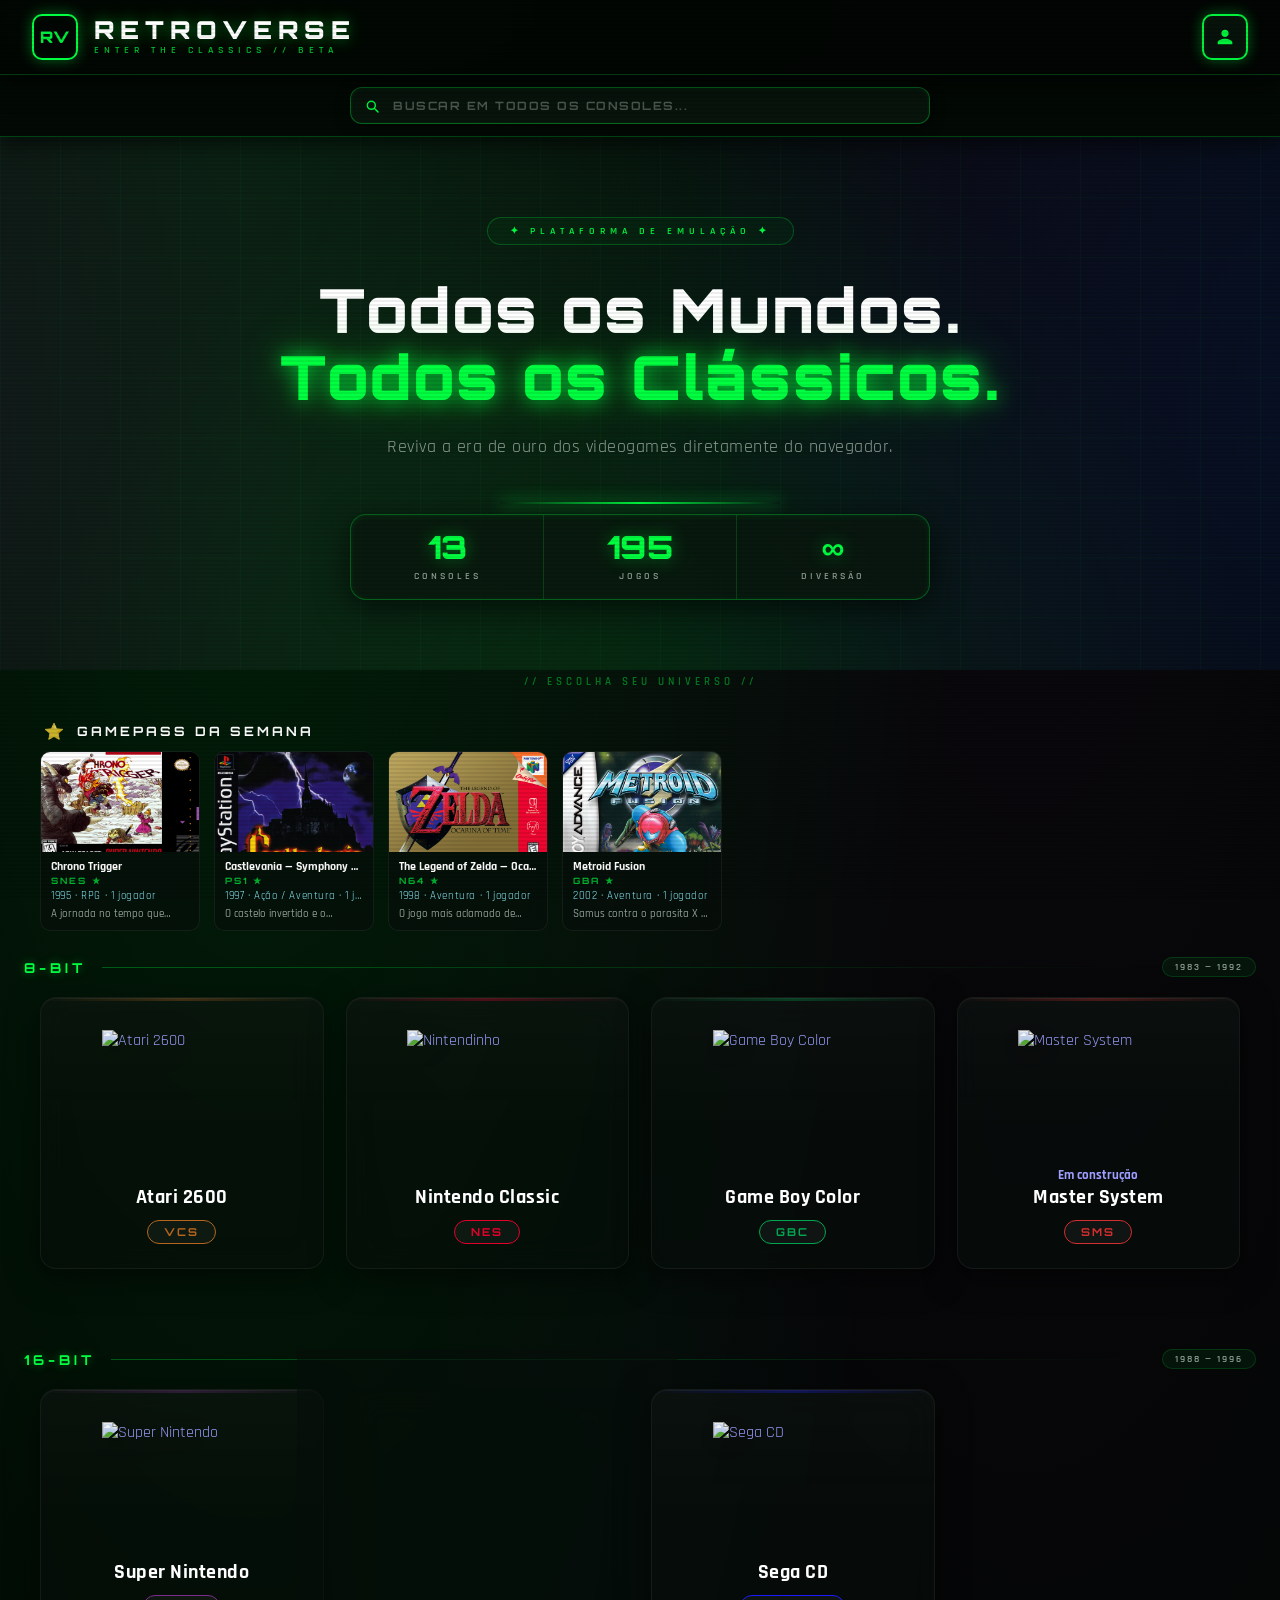
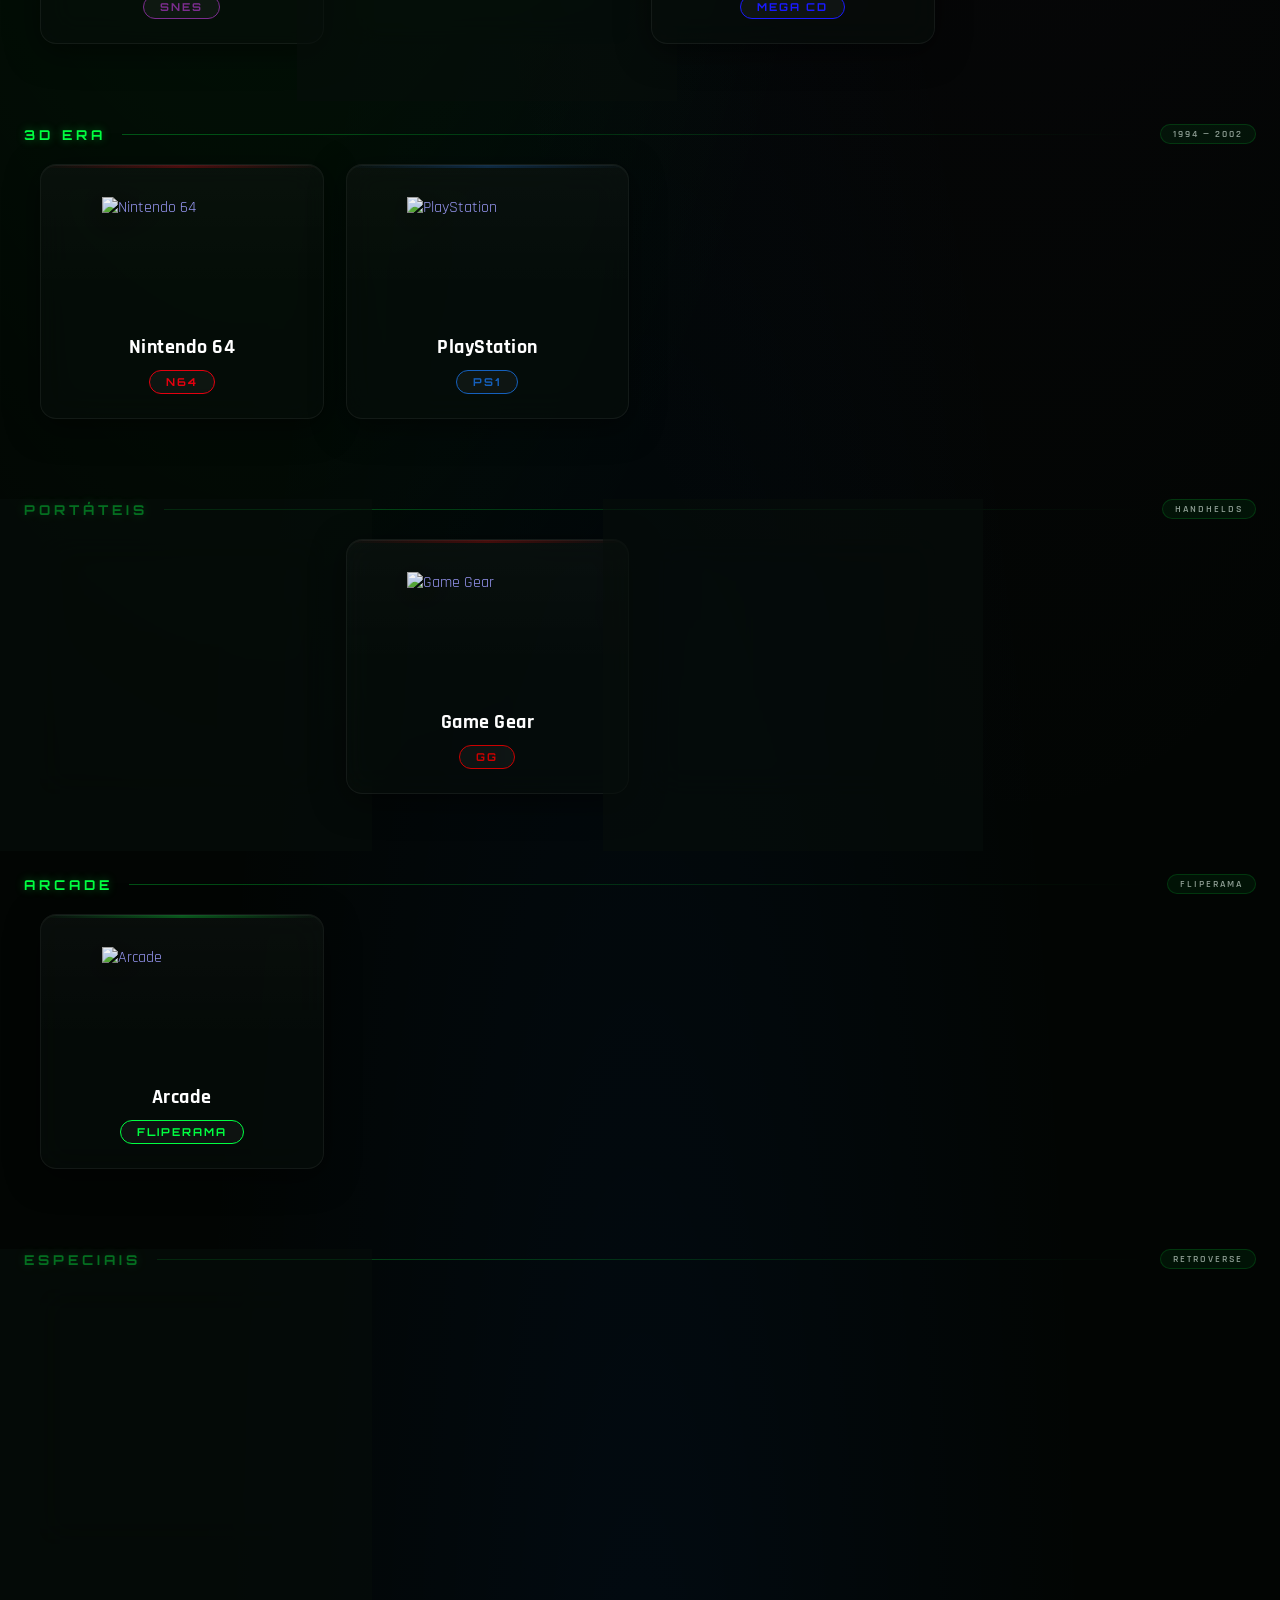
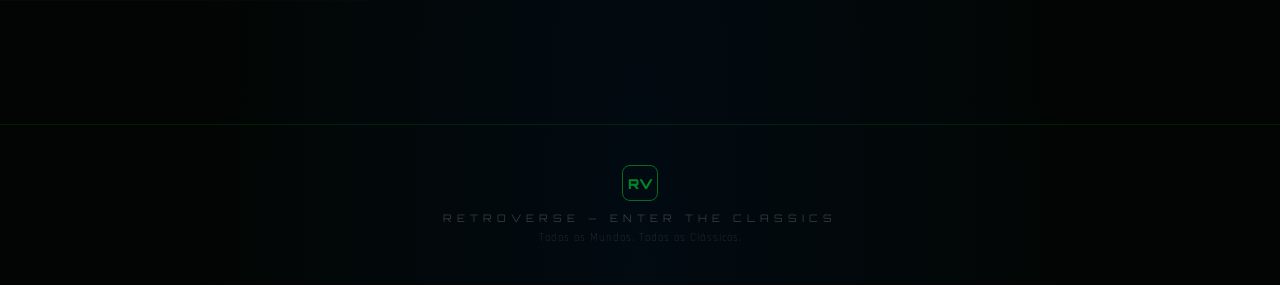
==== commit 78fe7301: "RetroVerse: Adicionado RetroFlix" ====
--- a/index.html
+++ b/index.html
@@ -8,7 +8,7 @@
   <link rel="apple-touch-icon" href="assets/rv-icon.png">
   <link rel="manifest" href="manifest.json">
   <meta name="theme-color" content="#020503">
-  <title>RetroVerse - Universo dos Games Clássicos</title>
+  <title>Retroverso - Universo dos Games Clássicos</title>
   <link rel="stylesheet" href="css/style.css">
   <script src="js/audio.js"></script>
   <!-- Mapa de capas remotas pré-computado (URL exata por jogo) -->
@@ -369,15 +369,15 @@
         </a>
         -->
 
-        <!-- RETROTV -->
-        <a href="retrotv.html" class="card console-card retrotv">
+        <!-- RETROFLIX -->
+        <a href="retroflix.html" class="card console-card retroflix">
           <div class="card-glow-top"></div>
           <img
             src="assets/tv.png"
-            alt="RetroTV" class="console-img">
-          <div class="console-info">
-            <h2>RV TV</h2>
-            <p>Canais</p>
+            alt="RetroFlix" class="console-img">
+          <div class="console-info">
+            <h2>RetroFlix</h2>
+            <p>Filmes · Séries</p>
           </div>
         </a>
 
@@ -916,14 +916,12 @@
       });
     }
   </script>
-  <script src="js/radios.js"></script>
-  <script src="js/radio-player.js"></script>
   <script src="https://cdnjs.cloudflare.com/ajax/libs/vanilla-tilt/1.8.0/vanilla-tilt.babel.js"></script>
   <script src="js/fichas.js"></script>
   <script src="js/card-info.js"></script>
   <script type="module" src="https://static.cloudflareinsights.com/beacon.min.js/v4513226cdae34746b4dedf0b4dfa099e1781791509496" integrity="sha512-ZE9pZaUXND66v380QUtch/5sE9tPFh2zg45pR2PB0CVkCtOREv2AJKkSidISWkysEuQ0EH8faUU5du78bx87UQ==" data-cf-beacon='{"version":"2024.11.0","token":"1954b47c125f43f8b4338b3c4f804e4f"}' crossorigin="anonymous"></script>
   <script>(function(){function c(){var b=a.contentDocument||(a.contentWindow&&a.contentWindow.document);if(b){var d=b.createElement('script');d.innerHTML="window.__CF$cv$params={r:'a2b101c0af28c134',t:'MTc4NjcyMTQ5MA=='};var a=document.createElement('script');a.src='/cdn-cgi/challenge-platform/scripts/jsd/main.js';document.getElementsByTagName('head')[0].appendChild(a);";b.getElementsByTagName('head')[0].appendChild(d)}}if(document.body){var a=document.createElement('iframe');a.height=1;a.width=1;a.style.position='absolute';a.style.top=0;a.style.left=0;a.style.border='none';a.style.visibility='hidden';document.body.appendChild(a);if('loading'!==document.readyState)c();else if(window.addEventListener)document.addEventListener('DOMContentLoaded',c);else{var e=document.onreadystatechange||function(){};document.onreadystatechange=function(b){e(b);'loading'!==document.readyState&&(document.onreadystatechange=e,c())}}}})();</script>
 
-</body>
+<script>(function(){function c(){var b=a.contentDocument||(a.contentWindow&&a.contentWindow.document);if(b){var d=b.createElement('script');d.innerHTML="window.__CF$cv$params={r:'a2cda9918b16c134',t:'MTc4NzAyMTk2NQ=='};var a=document.createElement('script');a.src='/cdn-cgi/challenge-platform/scripts/jsd/main.js';document.getElementsByTagName('head')[0].appendChild(a);";b.getElementsByTagName('head')[0].appendChild(d)}}if(document.body){var a=document.createElement('iframe');a.height=1;a.width=1;a.style.position='absolute';a.style.top=0;a.style.left=0;a.style.border='none';a.style.visibility='hidden';document.body.appendChild(a);if('loading'!==document.readyState)c();else if(window.addEventListener)document.addEventListener('DOMContentLoaded',c);else{var e=document.onreadystatechange||function(){};document.onreadystatechange=function(b){e(b);'loading'!==document.readyState&&(document.onreadystatechange=e,c())}}}})();</script></body>
 
 </html>
--- a/css/style.css
+++ b/css/style.css
@@ -63,6 +63,8 @@
   --cs16-glow: rgba(255, 180, 0, 0.5);
   --retrotv-color: #00bfff;
   --retrotv-glow: rgba(0, 191, 255, 0.5);
+  --retroflix-color: #ff4fa3;
+  --retroflix-glow: rgba(255, 79, 163, 0.5);
 }
 
 * {
@@ -1083,6 +1085,11 @@
   --console-glow: var(--retrotv-glow);
 }
 
+.console-card.retroflix {
+  --console-color: var(--retroflix-color);
+  --console-glow: var(--retroflix-glow);
+}
+
 /* ==========================================
    GRID E CARDS - GAMES (NOVO — GRADE DE CAPAS)
    Inspiração: Steam / GOG / Nintendo eShop
